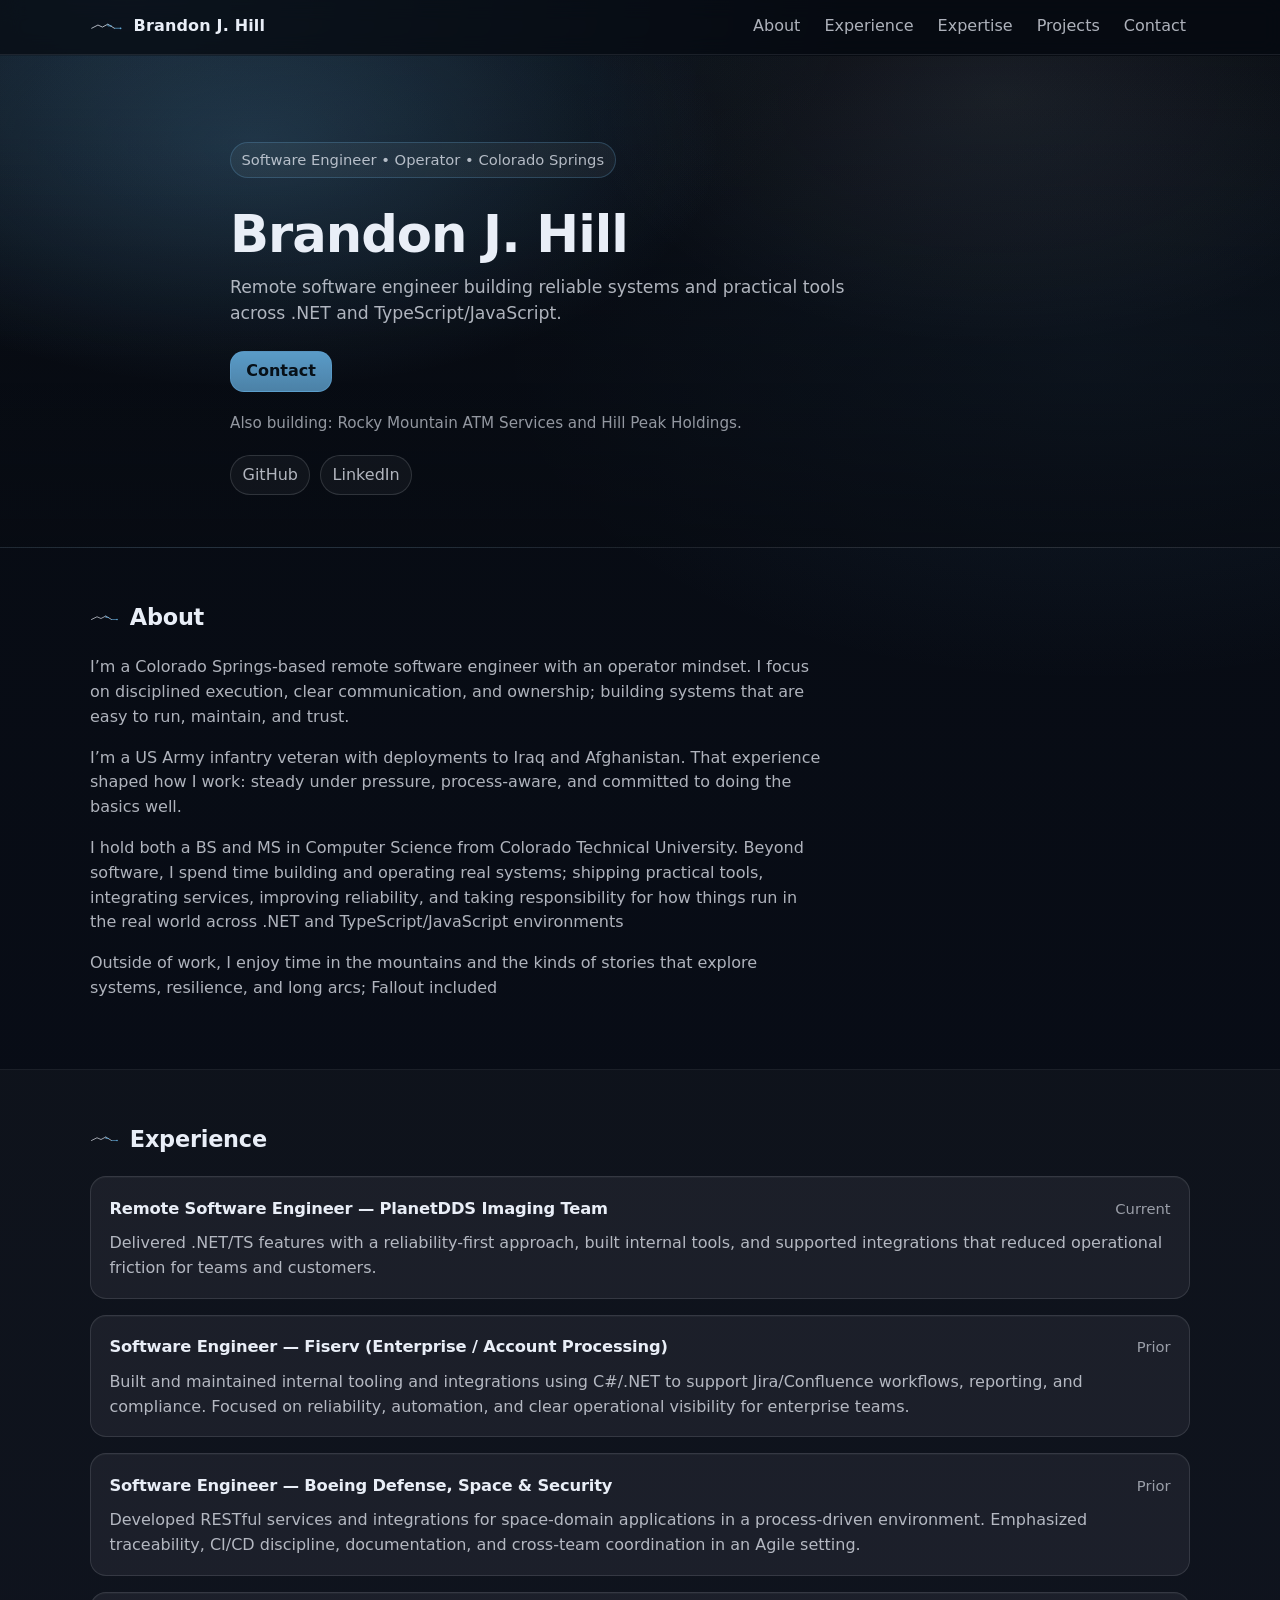
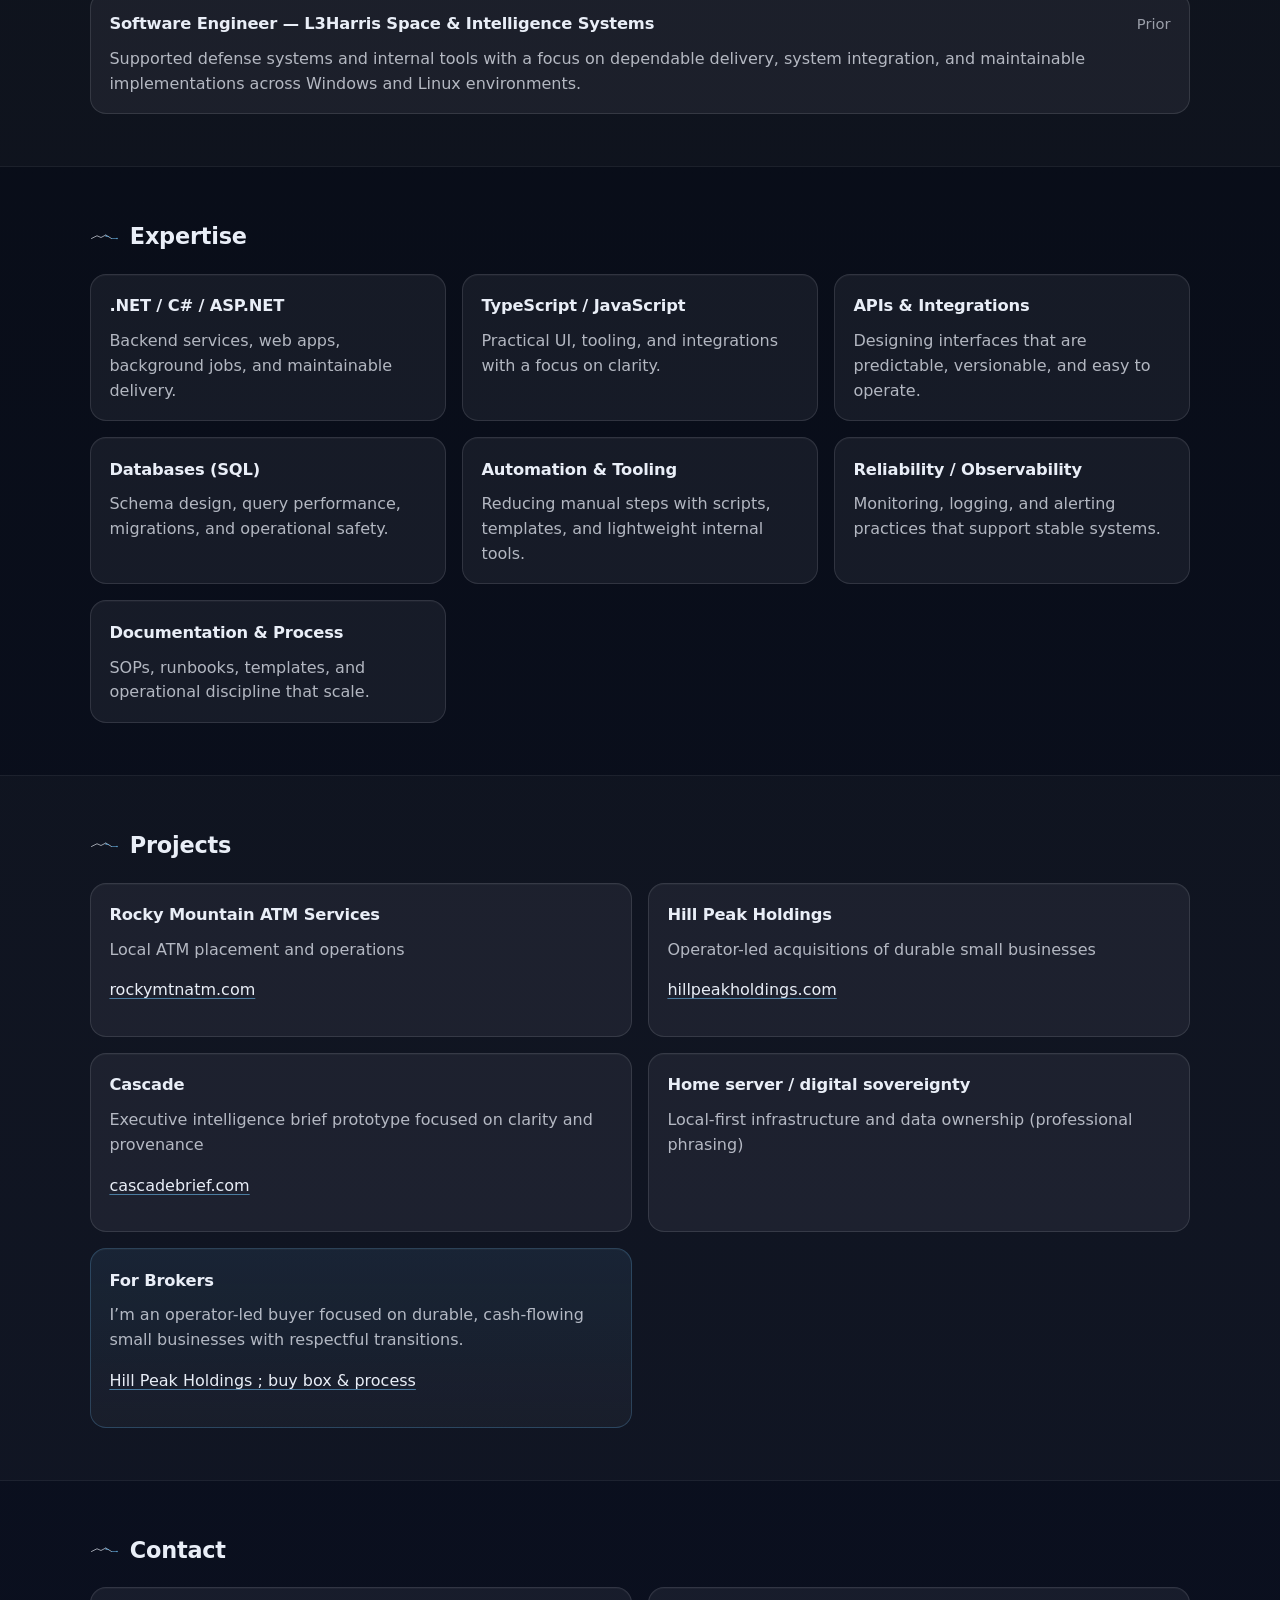
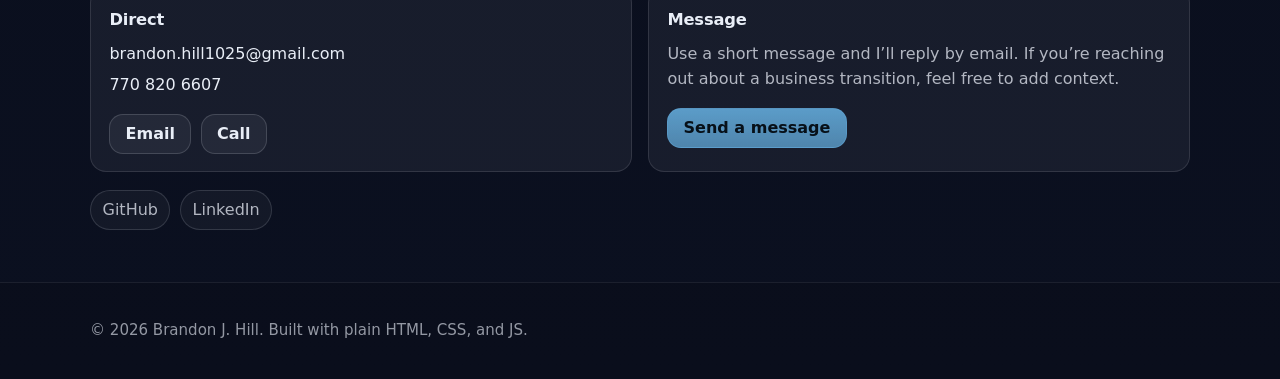
==== index.html @ 6261c536 "cleanup" ====
<!DOCTYPE html>
<html lang="en">
	<head>
		<meta charset="utf-8" />
		<meta
			name="viewport"
			content="width=device-width, initial-scale=1"
		/>
		<meta
			name="color-scheme"
			content="dark light"
		/>

		<title>Brandon J. Hill — Software Engineer</title>
		<meta
			name="description"
			content="Brandon J. Hill is a Colorado Springs-based remote software engineer building reliable systems and practical tools across .NET and TypeScript/JavaScript."
		/>
		<meta
			name="author"
			content="Brandon J. Hill"
		/>
		<meta
			name="theme-color"
			content="#070b12"
		/>
		<link
			rel="canonical"
			href="https://brandonjhill.com/"
		/>

		<!-- Open Graph -->
		<meta
			property="og:type"
			content="website"
		/>
		<meta
			property="og:site_name"
			content="Brandon J. Hill"
		/>
		<meta
			property="og:title"
			content="Brandon J. Hill — Software Engineer"
		/>
		<meta
			property="og:description"
			content="Remote software engineer building reliable systems and practical tools across .NET and TypeScript/JavaScript."
		/>
		<meta
			property="og:url"
			content="https://brandonjhill.com/"
		/>
		<meta
			property="og:image"
			content="/assets/hero.jpg"
		/>

		<!-- Twitter -->
		<meta
			name="twitter:card"
			content="summary_large_image"
		/>
		<meta
			name="twitter:title"
			content="Brandon J. Hill — Software Engineer"
		/>
		<meta
			name="twitter:description"
			content="Remote software engineer building reliable systems and practical tools across .NET and TypeScript/JavaScript."
		/>
		<meta
			name="twitter:image"
			content="/assets/hero.jpg"
		/>

		<link
			rel="icon"
			type="image/svg+xml"
			sizes="any"
			href="assets/favicon.svg"
		/>
		<link
			rel="shortcut icon"
			href="assets/favicon.svg"
		/>
		<link
			rel="stylesheet"
			href="styles.css"
		/>

		<!-- JSON-LD Person -->
		<script type="application/ld+json">
			{
				"@context": "https://schema.org",
				"@type": "Person",
				"name": "Brandon J. Hill",
				"url": "https://brandonjhill.com/",
				"email": "mailto:brandon.hill1025@gmail.com",
				"jobTitle": "Software Engineer",
				"address": {
					"@type": "PostalAddress",
					"addressLocality": "Colorado Springs",
					"addressRegion": "CO",
					"addressCountry": "US"
				},
				"sameAs": [
					"https://github.com/bhill512",
					"https://www.linkedin.com/in/bhill25/"
				]
			}
		</script>
	</head>
	<body>
		<a
			class="skip-link"
			href="#main"
			>Skip to content</a
		>

		<header
			class="site-header"
			role="banner"
		>
			<div class="container header-inner">
				<a
					class="brand"
					href="#top"
					aria-label="Brandon J. Hill home"
				>
					<img
						class="brand-mark"
						src="assets/header-mark.svg"
						width="120"
						height="24"
						alt=""
						aria-hidden="true"
					/>
					<span class="brand-text">Brandon J. Hill</span>
				</a>

				<nav
					class="site-nav"
					aria-label="Primary"
				>
					<button
						class="nav-toggle"
						type="button"
						aria-expanded="false"
						aria-controls="nav-links"
					>
						Menu
					</button>
					<ul
						id="nav-links"
						class="nav-links"
					>
						<li><a href="#about">About</a></li>
						<li><a href="#experience">Experience</a></li>
						<li><a href="#expertise">Expertise</a></li>
						<li><a href="#projects">Projects</a></li>
						<li><a href="#contact">Contact</a></li>
					</ul>
				</nav>
			</div>
		</header>

		<main
			id="main"
			class="site-main"
			role="main"
			tabindex="-1"
		>
			<div
				id="top"
				class="anchor-top"
				aria-hidden="true"
			></div>

			<section class="hero">
				<div class="container hero-inner">
					<p class="badge">Software Engineer • Operator • Colorado Springs</p>
					<h1>Brandon J. Hill</h1>
					<p class="subhead">
						Remote software engineer building reliable systems and practical
						tools across .NET and TypeScript/JavaScript.
					</p>

					<div class="hero-actions">
						<a
							class="btn btn-primary"
							href="#contact"
							>Contact</a
						>
					</div>

					<p class="micro">
						Also building: Rocky Mountain ATM Services and Hill Peak Holdings.
					</p>

					<div class="hero-links">
						<a
							class="pill"
							href="https://github.com/bhill512"
							rel="me noopener noreferrer"
							target="_blank"
						>
							GitHub
						</a>
						<a
							class="pill"
							href="https://www.linkedin.com/in/bhill25/"
							rel="me noopener noreferrer"
							target="_blank"
						>
							LinkedIn
						</a>
					</div>
				</div>
			</section>

			<section
				id="about"
				class="section"
			>
				<div class="container">
					<h2 class="section-title">
						<img
							class="section-mark"
							src="assets/header-mark.svg"
							width="120"
							height="24"
							alt=""
							aria-hidden="true"
						/>
						About
					</h2>
					<div class="prose">
						<p>
							I’m a Colorado Springs-based remote software engineer with an
							operator mindset. I focus on disciplined execution, clear
							communication, and ownership; building systems that are easy to
							run, maintain, and trust.
						</p>
						<p>
							I’m a US Army infantry veteran with deployments to Iraq and
							Afghanistan. That experience shaped how I work: steady under
							pressure, process-aware, and committed to doing the basics well.
						</p>
						<p>
							I hold both a BS and MS in Computer Science from Colorado
							Technical University. Beyond software, I spend time building and
							operating real systems; shipping practical tools, integrating
							services, improving reliability, and taking responsibility for how
							things run in the real world across .NET and TypeScript/JavaScript
							environments
						</p>
						<p>
							Outside of work, I enjoy time in the mountains and the kinds of
							stories that explore systems, resilience, and long arcs; Fallout
							included
						</p>
					</div>
				</div>
			</section>

			<section
				id="experience"
				class="section section-alt"
			>
				<div class="container">
					<h2 class="section-title">
						<img
							class="section-mark"
							src="assets/header-mark.svg"
							width="120"
							height="24"
							alt=""
							aria-hidden="true"
						/>
						Experience
					</h2>

					<ol
						class="timeline"
						aria-label="Experience timeline"
					>
						<li class="card timeline-item">
							<div class="card-top">
								<h3 class="card-title">
									Remote Software Engineer — PlanetDDS Imaging Team
								</h3>
								<p class="card-meta">Current</p>
							</div>
							<p class="card-body">
								Delivered .NET/TS features with a reliability-first approach,
								built internal tools, and supported integrations that reduced
								operational friction for teams and customers.
							</p>
						</li>

						<li class="card timeline-item">
							<div class="card-top">
								<h3 class="card-title">
									Software Engineer — Fiserv (Enterprise / Account Processing)
								</h3>
								<p class="card-meta">Prior</p>
							</div>
							<p class="card-body">
								Built and maintained internal tooling and integrations using
								C#/.NET to support Jira/Confluence workflows, reporting, and
								compliance. Focused on reliability, automation, and clear
								operational visibility for enterprise teams.
							</p>
						</li>

						<li class="card timeline-item">
							<div class="card-top">
								<h3 class="card-title">
									Software Engineer — Boeing Defense, Space &amp; Security
								</h3>
								<p class="card-meta">Prior</p>
							</div>
							<p class="card-body">
								Developed RESTful services and integrations for space-domain
								applications in a process-driven environment. Emphasized
								traceability, CI/CD discipline, documentation, and cross-team
								coordination in an Agile setting.
							</p>
						</li>

						<li class="card timeline-item">
							<div class="card-top">
								<h3 class="card-title">
									Software Engineer — L3Harris Space &amp; Intelligence Systems
								</h3>
								<p class="card-meta">Prior</p>
							</div>
							<p class="card-body">
								Supported defense systems and internal tools with a focus on
								dependable delivery, system integration, and maintainable
								implementations across Windows and Linux environments.
							</p>
						</li>
					</ol>
				</div>
			</section>

			<section
				id="expertise"
				class="section"
			>
				<div class="container">
					<h2 class="section-title">
						<img
							class="section-mark"
							src="assets/header-mark.svg"
							width="120"
							height="24"
							alt=""
							aria-hidden="true"
						/>
						Expertise
					</h2>

					<div class="grid cards-3">
						<article class="card">
							<h3 class="card-title">.NET / C# / ASP.NET</h3>
							<p class="card-body">
								Backend services, web apps, background jobs, and maintainable
								delivery.
							</p>
						</article>
						<article class="card">
							<h3 class="card-title">TypeScript / JavaScript</h3>
							<p class="card-body">
								Practical UI, tooling, and integrations with a focus on clarity.
							</p>
						</article>
						<article class="card">
							<h3 class="card-title">APIs &amp; Integrations</h3>
							<p class="card-body">
								Designing interfaces that are predictable, versionable, and easy
								to operate.
							</p>
						</article>
						<article class="card">
							<h3 class="card-title">Databases (SQL)</h3>
							<p class="card-body">
								Schema design, query performance, migrations, and operational
								safety.
							</p>
						</article>
						<article class="card">
							<h3 class="card-title">Automation &amp; Tooling</h3>
							<p class="card-body">
								Reducing manual steps with scripts, templates, and lightweight
								internal tools.
							</p>
						</article>
						<article class="card">
							<h3 class="card-title">Reliability / Observability</h3>
							<p class="card-body">
								Monitoring, logging, and alerting practices that support stable
								systems.
							</p>
						</article>
						<article class="card">
							<h3 class="card-title">Documentation &amp; Process</h3>
							<p class="card-body">
								SOPs, runbooks, templates, and operational discipline that
								scale.
							</p>
						</article>
					</div>
				</div>
			</section>

			<section
				id="projects"
				class="section section-alt"
			>
				<div class="container">
					<h2 class="section-title">
						<img
							class="section-mark"
							src="assets/header-mark.svg"
							width="120"
							height="24"
							alt=""
							aria-hidden="true"
						/>
						Projects
					</h2>

					<div class="grid cards-2">
						<article class="card">
							<h3 class="card-title">Rocky Mountain ATM Services</h3>
							<p class="card-body">Local ATM placement and operations</p>
							<p class="card-actions">
								<a
									class="text-link"
									href="https://rockymtnatm.com/"
									rel="noopener noreferrer"
									target="_blank"
									>rockymtnatm.com</a
								>
							</p>
						</article>

						<article class="card">
							<h3 class="card-title">Hill Peak Holdings</h3>
							<p class="card-body">
								Operator-led acquisitions of durable small businesses
							</p>
							<p class="card-actions">
								<a
									class="text-link"
									href="https://hillpeakholdings.com/"
									rel="noopener noreferrer"
									target="_blank"
									>hillpeakholdings.com</a
								>
							</p>
						</article>

						<article class="card">
							<h3 class="card-title">Cascade</h3>
							<p class="card-body">
								Executive intelligence brief prototype focused on clarity and
								provenance
							</p>
							<p class="card-actions">
								<a
									class="text-link"
									href="https://www.cascadebrief.com/"
									rel="noopener noreferrer"
									target="_blank"
									>cascadebrief.com</a
								>
							</p>
						</article>

						<article class="card">
							<h3 class="card-title">Home server / digital sovereignty</h3>
							<p class="card-body">
								Local-first infrastructure and data ownership (professional
								phrasing)
							</p>
						</article>

						<article class="card callout">
							<h3 class="card-title">For Brokers</h3>
							<p class="card-body">
								I’m an operator-led buyer focused on durable, cash-flowing small
								businesses with respectful transitions.
							</p>
							<p class="card-actions">
								<a
									class="text-link"
									href="https://hillpeakholdings.com/"
									rel="noopener noreferrer"
									target="_blank"
									>Hill Peak Holdings ; buy box &amp; process</a
								>
							</p>
						</article>
					</div>
				</div>
			</section>

			<section
				id="contact"
				class="section"
			>
				<div class="container">
					<h2 class="section-title">
						<img
							class="section-mark"
							src="assets/header-mark.svg"
							width="120"
							height="24"
							alt=""
							aria-hidden="true"
						/>
						Contact
					</h2>

					<div class="contact-grid">
						<div class="card contact-card">
							<h3 class="card-title">Direct</h3>
							<p class="card-body contact-lines">
								<a
									class="contact-line"
									href="mailto:brandon.hill1025@gmail.com"
								>
									brandon.hill1025@gmail.com
								</a>
								<a
									class="contact-line"
									href="tel:7708206607"
									>770 820 6607</a
								>
							</p>
							<div class="card-actions">
								<a
									class="btn btn-secondary"
									href="mailto:brandon.hill1025@gmail.com"
									>Email</a
								>
								<a
									class="btn btn-secondary"
									href="tel:7708206607"
									>Call</a
								>
							</div>
						</div>

						<div class="card contact-card">
							<h3 class="card-title">Message</h3>
							<p class="card-body">
								Use a short message and I’ll reply by email. If you’re reaching
								out about a business transition, feel free to add context.
							</p>
							<div class="card-actions">
								<button
									class="btn btn-primary"
									type="button"
									data-open-modal="contact"
								>
									Send a message
								</button>
							</div>
						</div>
					</div>

					<div
						class="social-row"
						aria-label="Social links"
					>
						<a
							class="pill"
							href="https://github.com/bhill512"
							rel="noopener noreferrer"
							target="_blank"
							>GitHub</a
						>
						<a
							class="pill"
							href="https://www.linkedin.com/in/bhill25/"
							rel="noopener noreferrer"
							target="_blank"
							>LinkedIn</a
						>
					</div>
				</div>
			</section>
		</main>

		<footer
			class="site-footer"
			role="contentinfo"
		>
			<div class="container footer-inner">
				<p class="footer-text">
					©
					<span
						id="year"
						aria-label="Current year"
					></span>
					Brandon J. Hill. Built with plain HTML, CSS, and JS.
				</p>
			</div>
		</footer>

		<!-- Modal -->
		<div
			class="modal"
			id="modal-contact"
			data-modal="contact"
			aria-hidden="true"
		>
			<div
				class="modal-backdrop"
				data-close-modal
			></div>
			<div
				class="modal-dialog"
				role="dialog"
				aria-modal="true"
				aria-labelledby="contact-modal-title"
				aria-describedby="contact-modal-desc"
				tabindex="-1"
			>
				<div class="modal-header">
					<div>
						<h2
							id="contact-modal-title"
							class="modal-title"
						>
							Send a message
						</h2>
						<p
							id="contact-modal-desc"
							class="modal-desc"
						>
							This form posts to Formspree. Required fields are marked.
						</p>
					</div>
					<button
						class="icon-btn"
						type="button"
						data-close-modal
						aria-label="Close dialog"
					>
						<span aria-hidden="true">×</span>
					</button>
				</div>

				<form
					id="contact-form"
					class="form"
					data-formspree-endpoint="https://formspree.io/f/mqezkpea"
					novalidate
				>
					<div class="field-row">
						<label class="field">
							<span class="label"
								>Name
								<span
									class="req"
									aria-hidden="true"
									>*</span
								></span
							>
							<input
								name="name"
								type="text"
								autocomplete="name"
								required
							/>
							<span
								class="hint"
								data-error-for="name"
								aria-live="polite"
							></span>
						</label>

						<label class="field">
							<span class="label"
								>Email
								<span
									class="req"
									aria-hidden="true"
									>*</span
								></span
							>
							<input
								name="email"
								type="email"
								autocomplete="email"
								inputmode="email"
								required
							/>
							<span
								class="hint"
								data-error-for="email"
								aria-live="polite"
							></span>
						</label>
					</div>

					<label class="field">
						<span class="label"
							>Message
							<span
								class="req"
								aria-hidden="true"
								>*</span
							></span
						>
						<textarea
							name="message"
							rows="6"
							required
						></textarea>
						<span
							class="hint"
							data-error-for="message"
							aria-live="polite"
						></span>
					</label>

					<label class="field">
						<span class="label">Referral (optional)</span>
						<input
							name="referral"
							type="text"
							autocomplete="off"
						/>
					</label>

					<!-- Honeypot -->
					<label
						class="hp"
						aria-hidden="true"
					>
						Don’t fill this out:
						<input
							type="text"
							name="_gotcha"
							tabindex="-1"
							autocomplete="off"
						/>
					</label>

					<div
						class="form-status"
						role="status"
						aria-live="polite"
					>
						<p
							class="status status-idle"
							data-status="idle"
						>
							You can also email
							<a href="mailto:brandon.hill1025@gmail.com"
								>brandon.hill1025@gmail.com</a
							>.
						</p>
						<p
							class="status status-success"
							data-status="success"
							hidden
						>
							Message sent. Thanks—I'll reply by email.
						</p>
						<p
							class="status status-error"
							data-status="error"
							hidden
						>
							Something didn’t work. Please try again or email
							<a href="mailto:brandon.hill1025@gmail.com"
								>brandon.hill1025@gmail.com</a
							>.
						</p>
						<p
							class="status status-setup"
							data-status="setup-needed"
							hidden
						>
							Setup needed: missing Formspree endpoint on the form.
						</p>
					</div>

					<div class="form-actions">
						<button
							class="btn btn-primary"
							type="submit"
							data-submit
						>
							Send
						</button>
						<button
							class="btn btn-ghost"
							type="button"
							data-close-modal
						>
							Cancel
						</button>
					</div>
				</form>
			</div>
		</div>

		<script
			src="script.js"
			defer
		></script>
	</body>
</html>
---- styles.css ----
:root {
  --bg0: #070b12;
  --bg1: #0b1020;
  --panel: rgba(233, 238, 247, 0.06);
  --panel-strong: rgba(233, 238, 247, 0.1);
  --border: rgba(233, 238, 247, 0.12);
  --text: #e9eef7;
  --muted: rgba(233, 238, 247, 0.74);
  --muted2: rgba(233, 238, 247, 0.62);
  --accent: #5fa3d1;
  --shadow: 0 18px 60px rgba(0, 0, 0, 0.55);

  --container: 1100px;
  --radius: 16px;
  --radius-sm: 12px;
}

*,
*::before,
*::after {
  box-sizing: border-box;
}

html:focus-within {
  scroll-behavior: smooth;
}

@media (prefers-reduced-motion: reduce) {
  html:focus-within {
    scroll-behavior: auto;
  }
}

body {
  margin: 0;
  font-family: ui-sans-serif, system-ui, -apple-system, Segoe UI, Roboto, Arial, "Noto Sans",
    "Apple Color Emoji", "Segoe UI Emoji";
  line-height: 1.55;
  color: var(--text);
  background: radial-gradient(1200px 600px at 10% 0%, rgba(95, 163, 209, 0.18), transparent 60%),
    radial-gradient(900px 500px at 85% 10%, rgba(95, 163, 209, 0.1), transparent 65%),
    linear-gradient(180deg, var(--bg0), var(--bg1));
}

img {
  max-width: 100%;
  height: auto;
}

a {
  color: inherit;
  text-decoration-color: rgba(95, 163, 209, 0.6);
  text-underline-offset: 0.18em;
}

a:hover {
  text-decoration-color: rgba(95, 163, 209, 0.95);
}

button,
input,
textarea {
  font: inherit;
  color: inherit;
}

:focus-visible {
  outline: 2px solid rgba(95, 163, 209, 0.95);
  outline-offset: 3px;
}

.sr-only {
  position: absolute !important;
  width: 1px !important;
  height: 1px !important;
  padding: 0 !important;
  margin: -1px !important;
  overflow: hidden !important;
  clip: rect(0, 0, 0, 0) !important;
  white-space: nowrap !important;
  border: 0 !important;
}

.container {
  width: min(var(--container), calc(100% - 2rem));
  margin-inline: auto;
}

.skip-link {
  position: absolute;
  top: 0.5rem;
  left: 0.5rem;
  padding: 0.6rem 0.9rem;
  border-radius: 10px;
  background: rgba(0, 0, 0, 0.9);
  border: 1px solid var(--border);
  transform: translateY(-150%);
  transition: transform 160ms ease;
  z-index: 1000;
}
.skip-link:focus {
  transform: translateY(0);
}

.site-header {
  position: sticky;
  top: 0;
  z-index: 40;
  backdrop-filter: blur(10px);
  -webkit-backdrop-filter: blur(10px);
  background: rgba(7, 11, 18, 0.68);
  border-bottom: 1px solid rgba(233, 238, 247, 0.09);
}

.header-inner {
  display: flex;
  align-items: center;
  justify-content: space-between;
  gap: 1rem;
  padding: 0.9rem 0;
}

.brand {
  display: inline-flex;
  align-items: center;
  gap: 0.6rem;
  text-decoration: none;
  white-space: nowrap;
}

.brand-mark {
  width: 34px;
  height: auto;
  vertical-align: -0.15em;
}

.brand-text {
  font-weight: 650;
  letter-spacing: 0.01em;
}

.site-nav {
  display: flex;
  align-items: center;
  gap: 0.5rem;
}

.nav-toggle {
  display: none;
  padding: 0.55rem 0.75rem;
  border-radius: 12px;
  border: 1px solid var(--border);
  background: rgba(233, 238, 247, 0.06);
  cursor: pointer;
}

.nav-links {
  list-style: none;
  display: flex;
  gap: 1rem;
  padding: 0;
  margin: 0;
  align-items: center;
}

.nav-links a {
  text-decoration: none;
  color: var(--muted);
  padding: 0.4rem 0.25rem;
  border-radius: 10px;
}

.nav-links a:hover {
  color: var(--text);
}

.anchor-top {
  height: 1px;
  scroll-margin-top: 92px;
  pointer-events: none;
}

.hero {
  position: relative;
  padding: 4.5rem 0 3.25rem;
  border-bottom: 1px solid rgba(233, 238, 247, 0.08);
  background: radial-gradient(800px 420px at 20% 18%, rgba(95, 163, 209, 0.22), transparent 58%),
    radial-gradient(700px 420px at 78% 8%, rgba(233, 238, 247, 0.08), transparent 60%),
    linear-gradient(180deg, rgba(7, 11, 18, 0.2), rgba(7, 11, 18, 0.65));
}

.hero-inner {
  max-width: 820px;
}

.badge {
  display: inline-flex;
  align-items: center;
  gap: 0.4rem;
  font-size: 0.92rem;
  color: var(--muted);
  padding: 0.35rem 0.65rem;
  border-radius: 999px;
  border: 1px solid rgba(95, 163, 209, 0.28);
  background: rgba(233, 238, 247, 0.05);
}

h1 {
  margin: 0.9rem 0 0.75rem;
  font-size: clamp(2.35rem, 4vw, 3.2rem);
  line-height: 1.06;
  letter-spacing: -0.02em;
}

.subhead {
  margin: 0;
  color: var(--muted);
  font-size: 1.08rem;
  max-width: 60ch;
}

.micro {
  margin: 1.25rem 0 0;
  color: var(--muted2);
  font-size: 0.95rem;
}

.hero-actions {
  display: flex;
  flex-wrap: wrap;
  gap: 0.75rem;
  margin-top: 1.5rem;
}

.hero-links {
  display: flex;
  gap: 0.6rem;
  margin-top: 1.25rem;
}

.pill {
  display: inline-flex;
  align-items: center;
  justify-content: center;
  padding: 0.42rem 0.72rem;
  border-radius: 999px;
  border: 1px solid rgba(233, 238, 247, 0.14);
  background: rgba(233, 238, 247, 0.04);
  text-decoration: none;
  color: var(--muted);
}
.pill:hover {
  border-color: rgba(95, 163, 209, 0.42);
  color: var(--text);
}

.section {
  padding: 3.25rem 0;
  scroll-margin-top: 92px;
}

.section-alt {
  background: rgba(233, 238, 247, 0.025);
  border-top: 1px solid rgba(233, 238, 247, 0.06);
  border-bottom: 1px solid rgba(233, 238, 247, 0.06);
}

.section-title {
  margin: 0 0 1.25rem;
  font-size: 1.4rem;
  letter-spacing: -0.01em;
  display: flex;
  align-items: center;
  gap: 0.6rem;
}

.section-mark {
  width: 1.35em;
  height: auto;
  vertical-align: -0.18em;
  flex: 0 0 auto;
}

.prose {
  max-width: 72ch;
  color: var(--muted);
}

.prose p {
  margin: 0 0 1rem;
}

.grid {
  display: grid;
  gap: 1rem;
}

.cards-2 {
  grid-template-columns: repeat(2, minmax(0, 1fr));
}

.cards-3 {
  grid-template-columns: repeat(3, minmax(0, 1fr));
}

.card {
  border: 1px solid var(--border);
  border-radius: var(--radius);
  background: var(--panel);
  box-shadow: 0 1px 0 rgba(255, 255, 255, 0.03) inset;
  padding: 1.15rem 1.15rem 1.05rem;
}

.card-top {
  display: flex;
  gap: 0.8rem;
  align-items: baseline;
  justify-content: space-between;
  flex-wrap: wrap;
}

.card-title {
  margin: 0;
  font-size: 1.02rem;
  letter-spacing: -0.01em;
}

.card-meta {
  margin: 0;
  color: var(--muted2);
  font-size: 0.92rem;
}

.card-body {
  margin: 0.65rem 0 0;
  color: var(--muted);
}

.card-actions {
  display: flex;
  flex-wrap: wrap;
  gap: 0.6rem;
  margin-top: 1rem;
}

.callout {
  background: linear-gradient(180deg, rgba(95, 163, 209, 0.11), rgba(233, 238, 247, 0.04));
  border-color: rgba(95, 163, 209, 0.28);
}

.text-link {
  color: var(--text);
  text-decoration-color: rgba(95, 163, 209, 0.7);
}

.timeline {
  list-style: none;
  padding: 0;
  margin: 0;
  display: grid;
  gap: 1rem;
}

.timeline-item {
  position: relative;
}

.btn {
  display: inline-flex;
  align-items: center;
  justify-content: center;
  gap: 0.45rem;
  padding: 0.7rem 0.95rem;
  border-radius: 14px;
  border: 1px solid transparent;
  text-decoration: none;
  cursor: pointer;
  user-select: none;
  line-height: 1;
  font-weight: 600;
}

.btn-primary {
  background: linear-gradient(180deg, rgba(95, 163, 209, 0.95), rgba(95, 163, 209, 0.78));
  color: #071018;
  border-color: rgba(95, 163, 209, 0.55);
}

.btn-primary:hover {
  filter: brightness(1.03);
}

.btn-secondary {
  background: rgba(233, 238, 247, 0.06);
  border-color: rgba(233, 238, 247, 0.16);
  color: var(--text);
}

.btn-secondary:hover {
  border-color: rgba(95, 163, 209, 0.42);
}

.btn-ghost {
  background: transparent;
  border-color: rgba(233, 238, 247, 0.16);
  color: var(--muted);
}

.btn-ghost:hover {
  border-color: rgba(233, 238, 247, 0.24);
  color: var(--text);
}

.contact-grid {
  display: grid;
  grid-template-columns: repeat(2, minmax(0, 1fr));
  gap: 1rem;
}

.contact-lines {
  display: grid;
  gap: 0.35rem;
}

.contact-line {
  color: var(--text);
  text-decoration: none;
}
.contact-line:hover {
  text-decoration: underline;
  text-decoration-color: rgba(95, 163, 209, 0.85);
}

.social-row {
  display: flex;
  flex-wrap: wrap;
  gap: 0.6rem;
  margin-top: 1.15rem;
}

.site-footer {
  padding: 2.25rem 0;
  border-top: 1px solid rgba(233, 238, 247, 0.08);
  background: rgba(0, 0, 0, 0.12);
}

.footer-inner {
  display: flex;
  align-items: center;
  justify-content: space-between;
  gap: 1rem;
}

.footer-text {
  margin: 0;
  color: var(--muted2);
  font-size: 0.94rem;
}

/* Modal */
.modal {
  position: fixed;
  inset: 0;
  z-index: 80;
  display: grid;
  place-items: center;
  padding: 1rem;
}

.modal[aria-hidden="true"] {
  display: none;
}

.modal-backdrop {
  position: absolute;
  inset: 0;
  background: rgba(0, 0, 0, 0.72);
}

.modal-dialog {
  position: relative;
  width: min(720px, 100%);
  border-radius: var(--radius);
  background: rgba(11, 16, 32, 0.95);
  border: 1px solid rgba(233, 238, 247, 0.16);
  box-shadow: var(--shadow);
  padding: 1.1rem 1.1rem 1.25rem;
}

.modal-header {
  display: flex;
  align-items: flex-start;
  justify-content: space-between;
  gap: 1rem;
  margin-bottom: 0.75rem;
}

.modal-title {
  margin: 0;
  font-size: 1.25rem;
  letter-spacing: -0.01em;
}

.modal-desc {
  margin: 0.25rem 0 0;
  color: var(--muted2);
  font-size: 0.95rem;
}

.icon-btn {
  width: 42px;
  height: 42px;
  border-radius: 12px;
  border: 1px solid rgba(233, 238, 247, 0.16);
  background: rgba(233, 238, 247, 0.05);
  cursor: pointer;
}

.icon-btn:hover {
  border-color: rgba(95, 163, 209, 0.42);
}

.form {
  margin-top: 0.75rem;
}

.field-row {
  display: grid;
  grid-template-columns: repeat(2, minmax(0, 1fr));
  gap: 0.9rem;
}

.field {
  display: grid;
  gap: 0.35rem;
  margin-bottom: 0.85rem;
}

.label {
  color: var(--muted);
  font-weight: 600;
  font-size: 0.92rem;
}

.req {
  color: rgba(95, 163, 209, 0.95);
}

input,
textarea {
  width: 100%;
  border-radius: 12px;
  border: 1px solid rgba(233, 238, 247, 0.14);
  background: rgba(233, 238, 247, 0.04);
  padding: 0.7rem 0.75rem;
}

textarea {
  resize: vertical;
  min-height: 120px;
}

input:focus-visible,
textarea:focus-visible {
  border-color: rgba(95, 163, 209, 0.65);
}

input[aria-invalid="true"],
textarea[aria-invalid="true"] {
  border-color: rgba(255, 122, 122, 0.75);
}

.hint {
  min-height: 1.1em;
  font-size: 0.88rem;
  color: rgba(255, 170, 170, 0.92);
}

.hp {
  position: absolute;
  left: -9999px;
  width: 1px;
  height: 1px;
  overflow: hidden;
}

.form-status {
  margin-top: 0.5rem;
  padding: 0.85rem 0.9rem;
  border-radius: var(--radius-sm);
  border: 1px solid rgba(233, 238, 247, 0.12);
  background: rgba(233, 238, 247, 0.03);
}

.status {
  margin: 0;
  color: var(--muted);
}

.status-success {
  color: rgba(170, 255, 210, 0.92);
}

.status-error,
.status-setup {
  color: rgba(255, 190, 190, 0.92);
}

.form-actions {
  display: flex;
  align-items: center;
  gap: 0.75rem;
  margin-top: 1rem;
}

body.modal-open {
  overflow: hidden;
}

/* Responsive */
@media (max-width: 860px) {
  .cards-3 {
    grid-template-columns: repeat(2, minmax(0, 1fr));
  }
}

@media (max-width: 720px) {
  .nav-toggle {
    display: inline-flex;
    align-items: center;
    justify-content: center;
  }

  .nav-links {
    display: none;
    position: absolute;
    right: 1rem;
    top: 3.7rem;
    flex-direction: column;
    gap: 0.25rem;
    padding: 0.6rem;
    border-radius: var(--radius);
    border: 1px solid rgba(233, 238, 247, 0.14);
    background: rgba(7, 11, 18, 0.94);
    box-shadow: var(--shadow);
    min-width: 200px;
  }

  .site-nav {
    position: relative;
  }

  .site-nav[data-open="true"] .nav-links {
    display: flex;
  }

  .nav-links a {
    padding: 0.55rem 0.6rem;
  }

  .cards-2 {
    grid-template-columns: 1fr;
  }

  .cards-3 {
    grid-template-columns: 1fr;
  }

  .contact-grid {
    grid-template-columns: 1fr;
  }

  .field-row {
    grid-template-columns: 1fr;
  }

  .footer-inner {
    flex-direction: column;
    align-items: flex-start;
  }
}
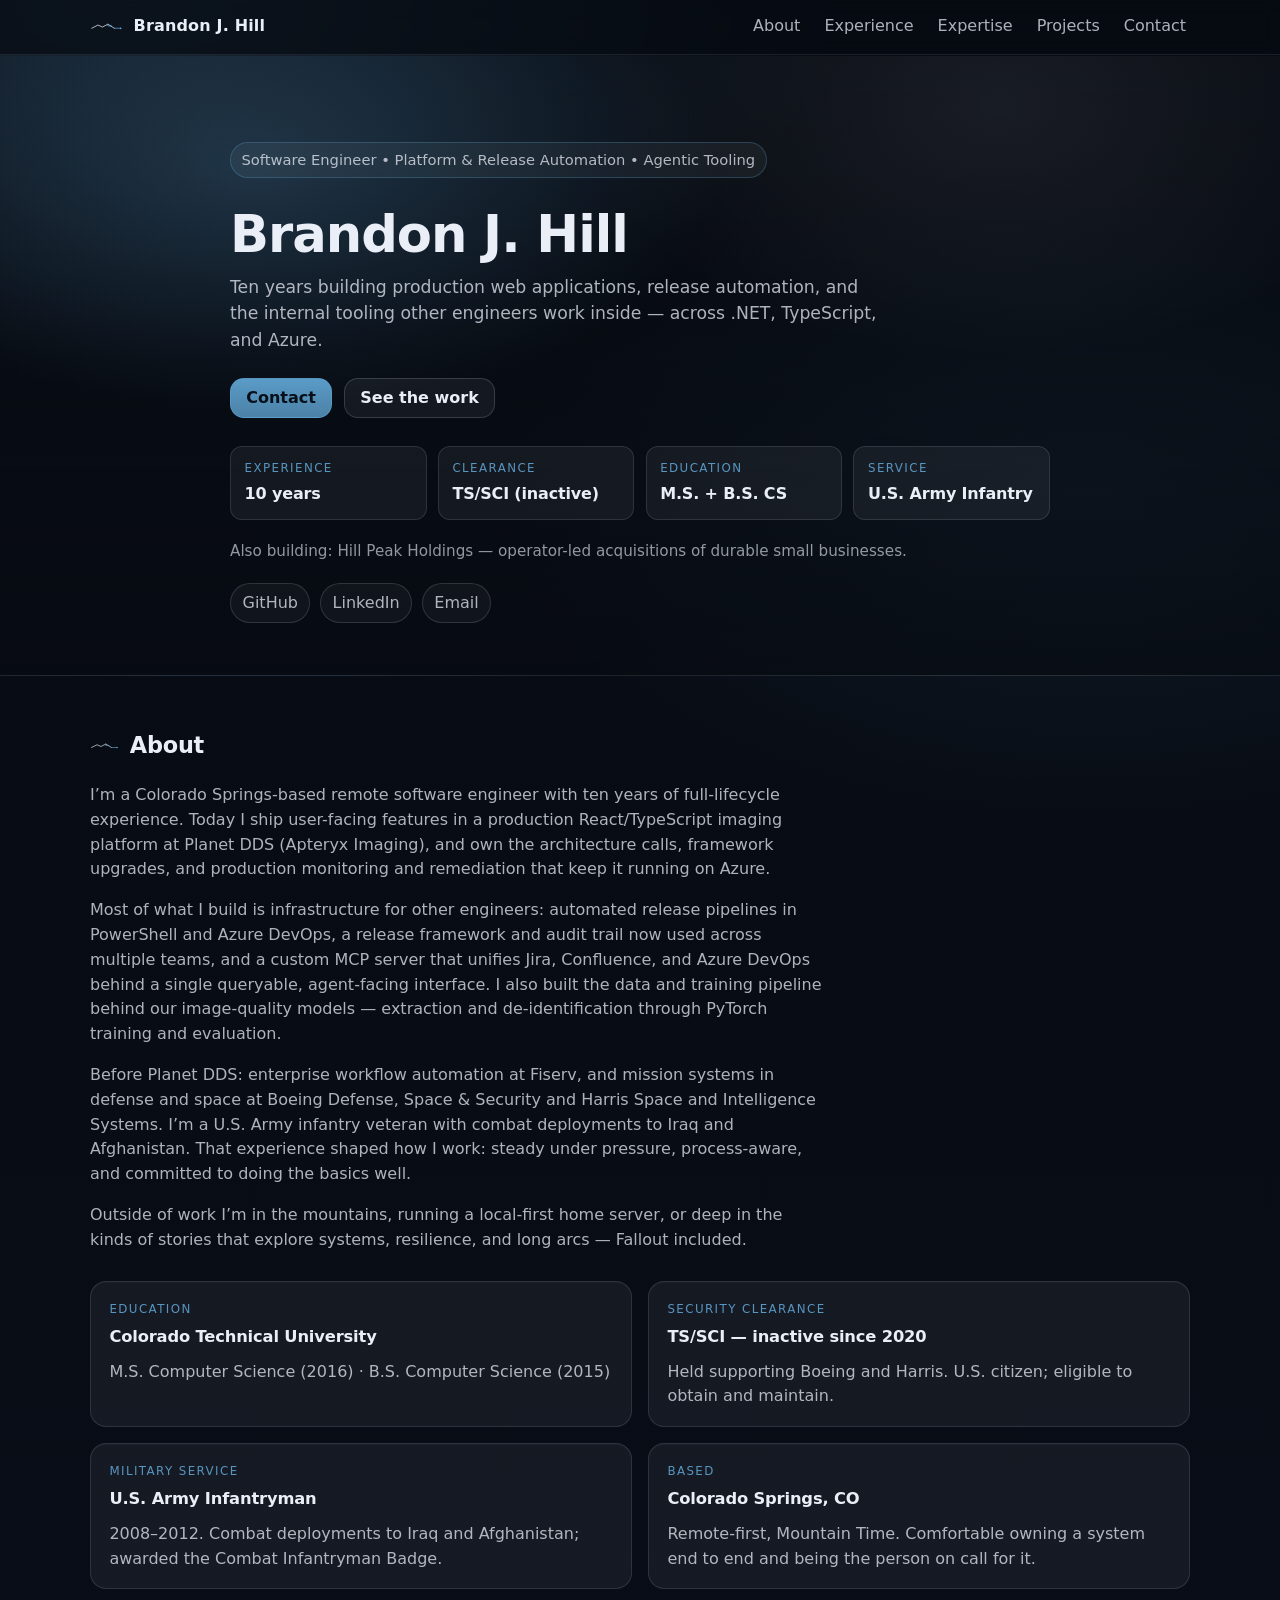
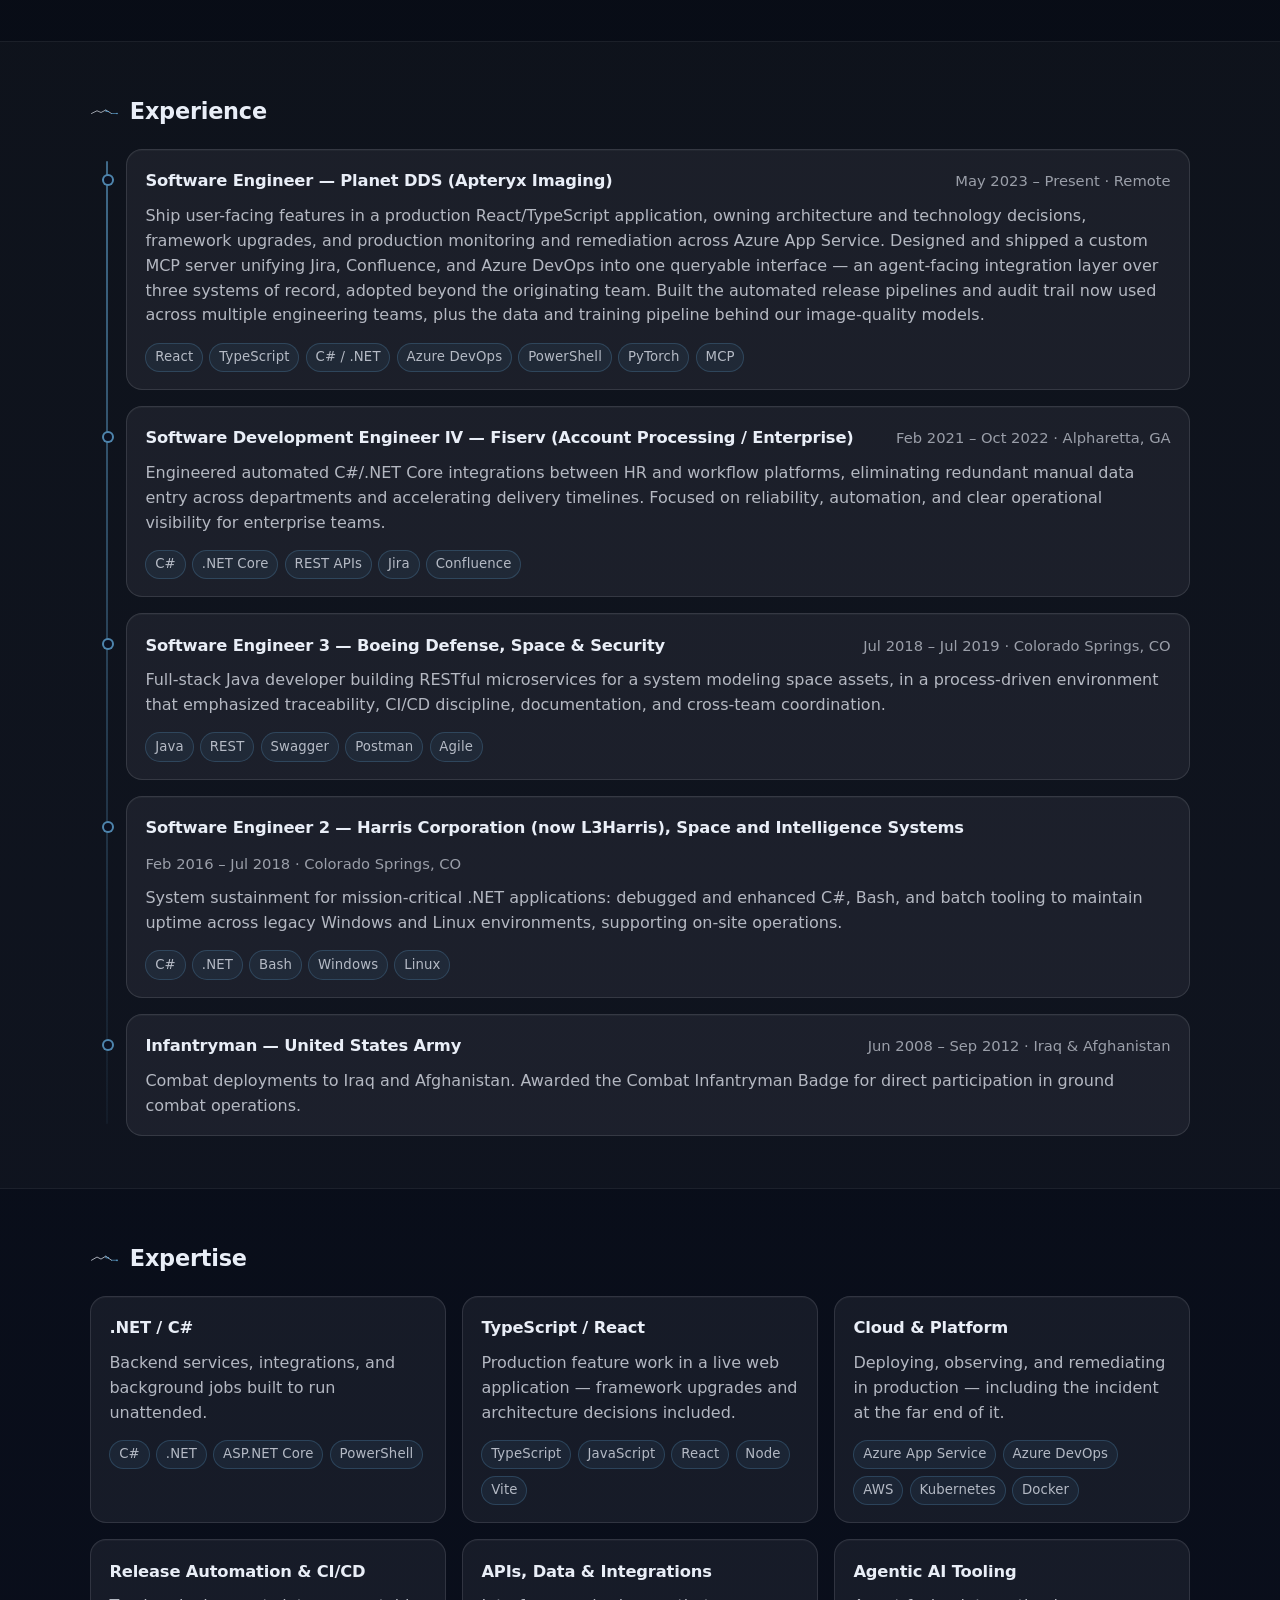
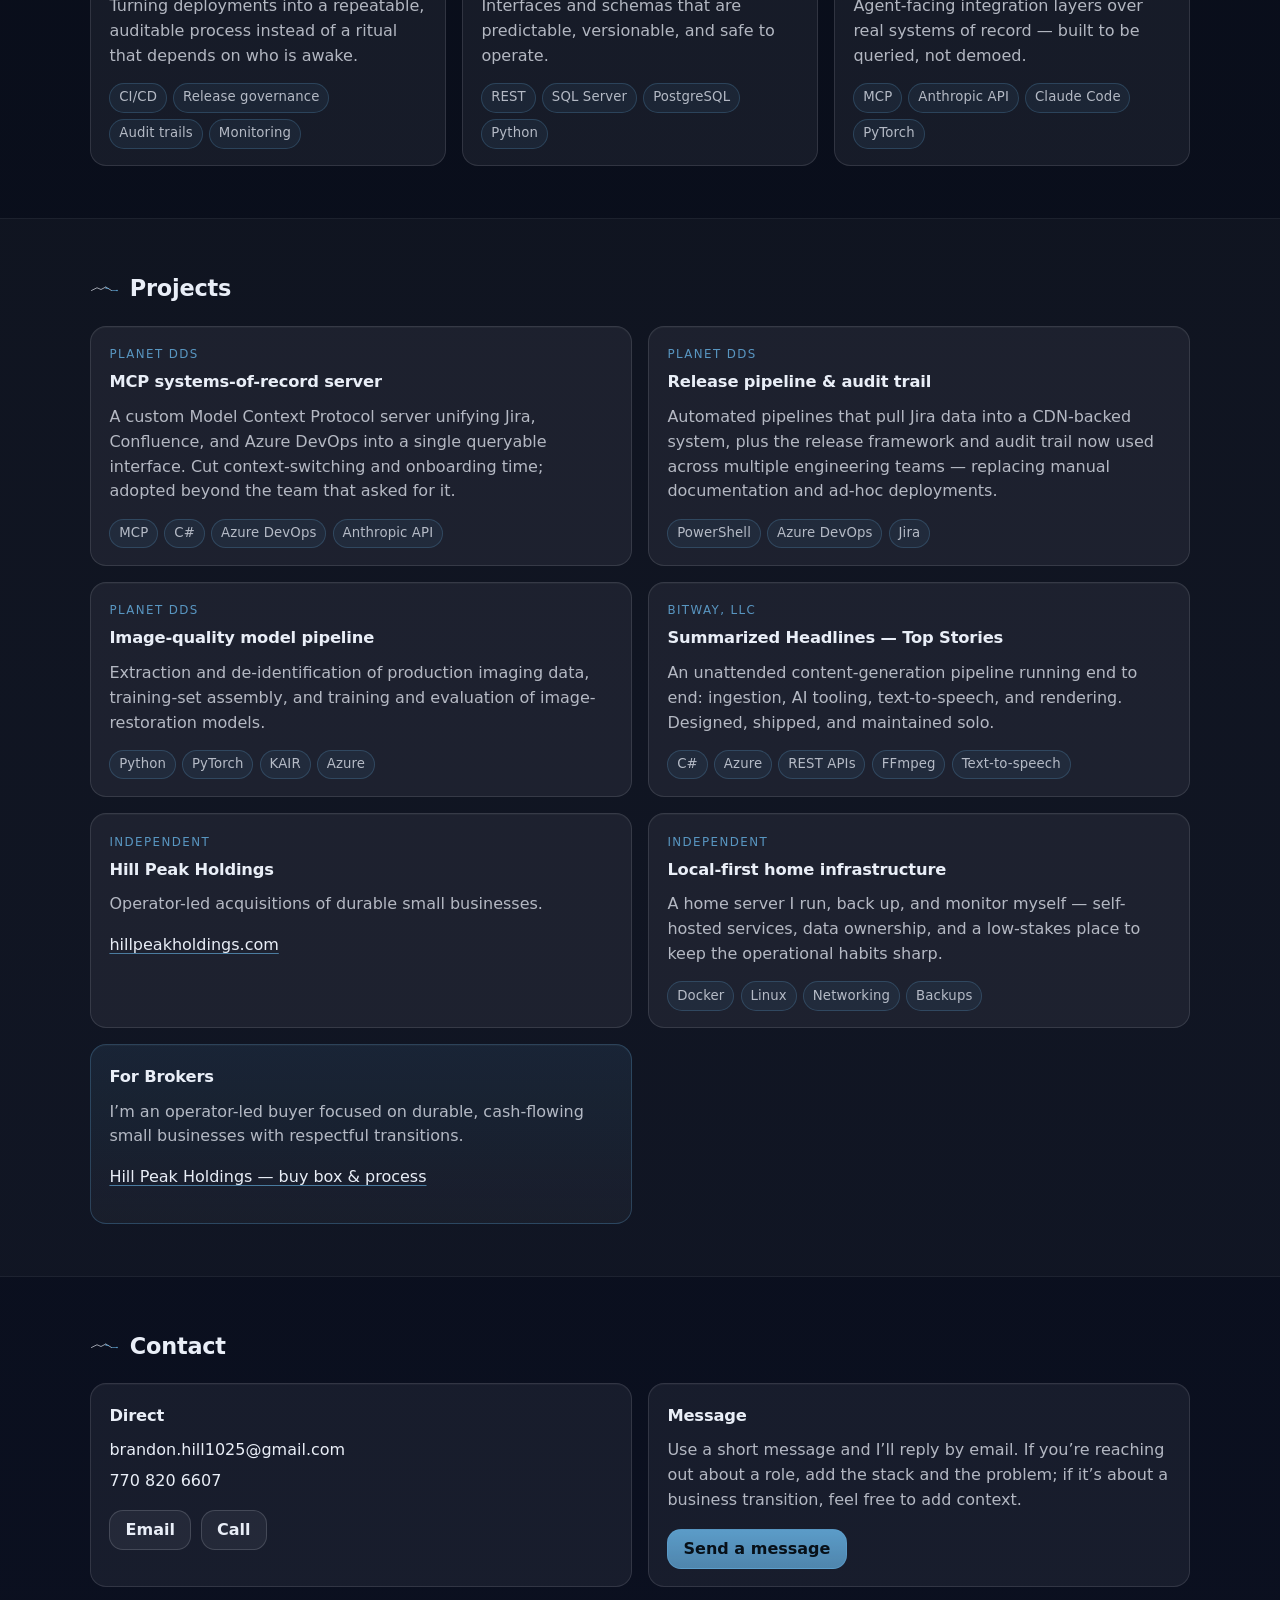
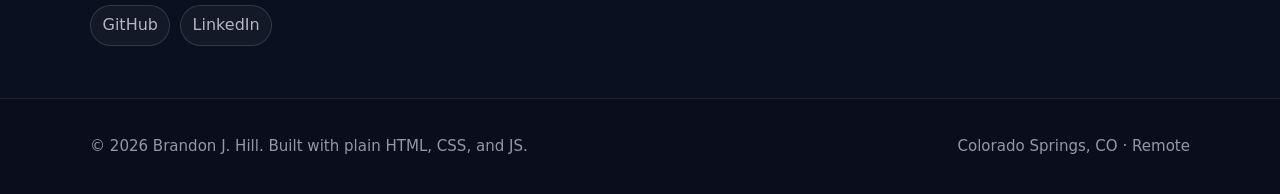
==== commit 01e90ed0: "update" ====
--- a/index.html
+++ b/index.html
@@ -14,7 +14,7 @@
 		<title>Brandon J. Hill — Software Engineer</title>
 		<meta
 			name="description"
-			content="Brandon J. Hill is a Colorado Springs-based remote software engineer building reliable systems and practical tools across .NET and TypeScript/JavaScript."
+			content="Brandon J. Hill is a Colorado Springs-based remote software engineer with ten years building production web applications, release automation, and agent-facing developer tooling across .NET, TypeScript, and Azure."
 		/>
 		<meta
 			name="author"
@@ -44,7 +44,7 @@
 		/>
 		<meta
 			property="og:description"
-			content="Remote software engineer building reliable systems and practical tools across .NET and TypeScript/JavaScript."
+			content="Ten years building production web applications, release automation, and agent-facing developer tooling across .NET, TypeScript, and Azure."
 		/>
 		<meta
 			property="og:url"
@@ -66,7 +66,7 @@
 		/>
 		<meta
 			name="twitter:description"
-			content="Remote software engineer building reliable systems and practical tools across .NET and TypeScript/JavaScript."
+			content="Ten years building production web applications, release automation, and agent-facing developer tooling across .NET, TypeScript, and Azure."
 		/>
 		<meta
 			name="twitter:image"
@@ -96,13 +96,37 @@
 				"name": "Brandon J. Hill",
 				"url": "https://brandonjhill.com/",
 				"email": "mailto:brandon.hill1025@gmail.com",
+				"telephone": "+1-770-820-6607",
 				"jobTitle": "Software Engineer",
+				"description": "Software engineer with ten years of experience building production web applications, release automation, and agent-facing developer tooling.",
 				"address": {
 					"@type": "PostalAddress",
 					"addressLocality": "Colorado Springs",
 					"addressRegion": "CO",
 					"addressCountry": "US"
 				},
+				"worksFor": {
+					"@type": "Organization",
+					"name": "Planet DDS (Apteryx Imaging)"
+				},
+				"alumniOf": {
+					"@type": "CollegeOrUniversity",
+					"name": "Colorado Technical University"
+				},
+				"knowsAbout": [
+					"C#",
+					".NET",
+					"ASP.NET Core",
+					"TypeScript",
+					"React",
+					"Azure DevOps",
+					"CI/CD and release automation",
+					"Model Context Protocol",
+					"REST API design",
+					"SQL Server",
+					"PostgreSQL",
+					"Kubernetes"
+				],
 				"sameAs": [
 					"https://github.com/bhill512",
 					"https://www.linkedin.com/in/bhill25/"
@@ -178,11 +202,15 @@
 
 			<section class="hero">
 				<div class="container hero-inner">
-					<p class="badge">Software Engineer • Operator • Colorado Springs</p>
+					<p class="badge">
+						Software Engineer • Platform &amp; Release Automation • Agentic
+						Tooling
+					</p>
 					<h1>Brandon J. Hill</h1>
 					<p class="subhead">
-						Remote software engineer building reliable systems and practical
-						tools across .NET and TypeScript/JavaScript.
+						Ten years building production web applications, release automation,
+						and the internal tooling other engineers work inside — across .NET,
+						TypeScript, and Azure.
 					</p>
 
 					<div class="hero-actions">
@@ -191,10 +219,35 @@
 							href="#contact"
 							>Contact</a
 						>
-					</div>
+						<a
+							class="btn btn-secondary"
+							href="#experience"
+							>See the work</a
+						>
+					</div>
+
+					<dl class="hero-stats">
+						<div class="stat">
+							<dt class="stat-label">Experience</dt>
+							<dd class="stat-value">10 years</dd>
+						</div>
+						<div class="stat">
+							<dt class="stat-label">Clearance</dt>
+							<dd class="stat-value">TS/SCI (inactive)</dd>
+						</div>
+						<div class="stat">
+							<dt class="stat-label">Education</dt>
+							<dd class="stat-value">M.S. + B.S. CS</dd>
+						</div>
+						<div class="stat">
+							<dt class="stat-label">Service</dt>
+							<dd class="stat-value">U.S. Army Infantry</dd>
+						</div>
+					</dl>
 
 					<p class="micro">
-						Also building: Rocky Mountain ATM Services and Hill Peak Holdings.
+						Also building: Hill Peak Holdings — operator-led acquisitions of
+						durable small businesses.
 					</p>
 
 					<div class="hero-links">
@@ -213,6 +266,12 @@
 							target="_blank"
 						>
 							LinkedIn
+						</a>
+						<a
+							class="pill"
+							href="mailto:brandon.hill1025@gmail.com"
+						>
+							Email
 						</a>
 					</div>
 				</div>
@@ -236,29 +295,70 @@
 					</h2>
 					<div class="prose">
 						<p>
-							I’m a Colorado Springs-based remote software engineer with an
-							operator mindset. I focus on disciplined execution, clear
-							communication, and ownership; building systems that are easy to
-							run, maintain, and trust.
+							I’m a Colorado Springs-based remote software engineer with ten
+							years of full-lifecycle experience. Today I ship user-facing
+							features in a production React/TypeScript imaging platform at
+							Planet DDS (Apteryx Imaging), and own the architecture calls,
+							framework upgrades, and production monitoring and remediation that
+							keep it running on Azure.
 						</p>
 						<p>
-							I’m a US Army infantry veteran with deployments to Iraq and
+							Most of what I build is infrastructure for other engineers:
+							automated release pipelines in PowerShell and Azure DevOps, a
+							release framework and audit trail now used across multiple teams,
+							and a custom MCP server that unifies Jira, Confluence, and Azure
+							DevOps behind a single queryable, agent-facing interface. I also
+							built the data and training pipeline behind our image-quality
+							models — extraction and de-identification through PyTorch training
+							and evaluation.
+						</p>
+						<p>
+							Before Planet DDS: enterprise workflow automation at Fiserv, and
+							mission systems in defense and space at Boeing Defense, Space
+							&amp; Security and Harris Space and Intelligence Systems. I’m a
+							U.S. Army infantry veteran with combat deployments to Iraq and
 							Afghanistan. That experience shaped how I work: steady under
 							pressure, process-aware, and committed to doing the basics well.
 						</p>
 						<p>
-							I hold both a BS and MS in Computer Science from Colorado
-							Technical University. Beyond software, I spend time building and
-							operating real systems; shipping practical tools, integrating
-							services, improving reliability, and taking responsibility for how
-							things run in the real world across .NET and TypeScript/JavaScript
-							environments
+							Outside of work I’m in the mountains, running a local-first home
+							server, or deep in the kinds of stories that explore systems,
+							resilience, and long arcs — Fallout included.
 						</p>
-						<p>
-							Outside of work, I enjoy time in the mountains and the kinds of
-							stories that explore systems, resilience, and long arcs; Fallout
-							included
-						</p>
+					</div>
+
+					<div class="grid cards-2 fact-grid">
+						<div class="card">
+							<p class="card-label">Education</p>
+							<h3 class="card-title">Colorado Technical University</h3>
+							<p class="card-body">
+								M.S. Computer Science (2016) · B.S. Computer Science (2015)
+							</p>
+						</div>
+						<div class="card">
+							<p class="card-label">Security clearance</p>
+							<h3 class="card-title">TS/SCI — inactive since 2020</h3>
+							<p class="card-body">
+								Held supporting Boeing and Harris. U.S. citizen; eligible to
+								obtain and maintain.
+							</p>
+						</div>
+						<div class="card">
+							<p class="card-label">Military service</p>
+							<h3 class="card-title">U.S. Army Infantryman</h3>
+							<p class="card-body">
+								2008–2012. Combat deployments to Iraq and Afghanistan; awarded
+								the Combat Infantryman Badge.
+							</p>
+						</div>
+						<div class="card">
+							<p class="card-label">Based</p>
+							<h3 class="card-title">Colorado Springs, CO</h3>
+							<p class="card-body">
+								Remote-first, Mountain Time. Comfortable owning a system end to
+								end and being the person on call for it.
+							</p>
+						</div>
 					</div>
 				</div>
 			</section>
@@ -287,58 +387,111 @@
 						<li class="card timeline-item">
 							<div class="card-top">
 								<h3 class="card-title">
-									Remote Software Engineer — PlanetDDS Imaging Team
+									Software Engineer — Planet DDS (Apteryx Imaging)
 								</h3>
-								<p class="card-meta">Current</p>
+								<p class="card-meta">May 2023 – Present · Remote</p>
 							</div>
 							<p class="card-body">
-								Delivered .NET/TS features with a reliability-first approach,
-								built internal tools, and supported integrations that reduced
-								operational friction for teams and customers.
-							</p>
+								Ship user-facing features in a production React/TypeScript
+								application, owning architecture and technology decisions,
+								framework upgrades, and production monitoring and remediation
+								across Azure App Service. Designed and shipped a custom MCP
+								server unifying Jira, Confluence, and Azure DevOps into one
+								queryable interface — an agent-facing integration layer over
+								three systems of record, adopted beyond the originating team.
+								Built the automated release pipelines and audit trail now used
+								across multiple engineering teams, plus the data and training
+								pipeline behind our image-quality models.
+							</p>
+							<ul class="tags">
+								<li class="tag">React</li>
+								<li class="tag">TypeScript</li>
+								<li class="tag">C# / .NET</li>
+								<li class="tag">Azure DevOps</li>
+								<li class="tag">PowerShell</li>
+								<li class="tag">PyTorch</li>
+								<li class="tag">MCP</li>
+							</ul>
 						</li>
 
 						<li class="card timeline-item">
 							<div class="card-top">
 								<h3 class="card-title">
-									Software Engineer — Fiserv (Enterprise / Account Processing)
+									Software Development Engineer IV — Fiserv (Account Processing
+									/ Enterprise)
 								</h3>
-								<p class="card-meta">Prior</p>
+								<p class="card-meta">Feb 2021 – Oct 2022 · Alpharetta, GA</p>
 							</div>
 							<p class="card-body">
-								Built and maintained internal tooling and integrations using
-								C#/.NET to support Jira/Confluence workflows, reporting, and
-								compliance. Focused on reliability, automation, and clear
-								operational visibility for enterprise teams.
-							</p>
+								Engineered automated C#/.NET Core integrations between HR and
+								workflow platforms, eliminating redundant manual data entry
+								across departments and accelerating delivery timelines. Focused
+								on reliability, automation, and clear operational visibility for
+								enterprise teams.
+							</p>
+							<ul class="tags">
+								<li class="tag">C#</li>
+								<li class="tag">.NET Core</li>
+								<li class="tag">REST APIs</li>
+								<li class="tag">Jira</li>
+								<li class="tag">Confluence</li>
+							</ul>
 						</li>
 
 						<li class="card timeline-item">
 							<div class="card-top">
 								<h3 class="card-title">
-									Software Engineer — Boeing Defense, Space &amp; Security
+									Software Engineer 3 — Boeing Defense, Space &amp; Security
 								</h3>
-								<p class="card-meta">Prior</p>
+								<p class="card-meta">Jul 2018 – Jul 2019 · Colorado Springs, CO</p>
 							</div>
 							<p class="card-body">
-								Developed RESTful services and integrations for space-domain
-								applications in a process-driven environment. Emphasized
-								traceability, CI/CD discipline, documentation, and cross-team
-								coordination in an Agile setting.
-							</p>
+								Full-stack Java developer building RESTful microservices for a
+								system modeling space assets, in a process-driven environment
+								that emphasized traceability, CI/CD discipline, documentation,
+								and cross-team coordination.
+							</p>
+							<ul class="tags">
+								<li class="tag">Java</li>
+								<li class="tag">REST</li>
+								<li class="tag">Swagger</li>
+								<li class="tag">Postman</li>
+								<li class="tag">Agile</li>
+							</ul>
 						</li>
 
 						<li class="card timeline-item">
 							<div class="card-top">
 								<h3 class="card-title">
-									Software Engineer — L3Harris Space &amp; Intelligence Systems
+									Software Engineer 2 — Harris Corporation (now L3Harris), Space
+									and Intelligence Systems
 								</h3>
-								<p class="card-meta">Prior</p>
+								<p class="card-meta">Feb 2016 – Jul 2018 · Colorado Springs, CO</p>
 							</div>
 							<p class="card-body">
-								Supported defense systems and internal tools with a focus on
-								dependable delivery, system integration, and maintainable
-								implementations across Windows and Linux environments.
+								System sustainment for mission-critical .NET applications:
+								debugged and enhanced C#, Bash, and batch tooling to maintain
+								uptime across legacy Windows and Linux environments, supporting
+								on-site operations.
+							</p>
+							<ul class="tags">
+								<li class="tag">C#</li>
+								<li class="tag">.NET</li>
+								<li class="tag">Bash</li>
+								<li class="tag">Windows</li>
+								<li class="tag">Linux</li>
+							</ul>
+						</li>
+
+						<li class="card timeline-item">
+							<div class="card-top">
+								<h3 class="card-title">Infantryman — United States Army</h3>
+								<p class="card-meta">Jun 2008 – Sep 2012 · Iraq &amp; Afghanistan</p>
+							</div>
+							<p class="card-body">
+								Combat deployments to Iraq and Afghanistan. Awarded the Combat
+								Infantryman Badge for direct participation in ground combat
+								operations.
 							</p>
 						</li>
 					</ol>
@@ -364,52 +517,89 @@
 
 					<div class="grid cards-3">
 						<article class="card">
-							<h3 class="card-title">.NET / C# / ASP.NET</h3>
-							<p class="card-body">
-								Backend services, web apps, background jobs, and maintainable
-								delivery.
-							</p>
-						</article>
-						<article class="card">
-							<h3 class="card-title">TypeScript / JavaScript</h3>
-							<p class="card-body">
-								Practical UI, tooling, and integrations with a focus on clarity.
-							</p>
-						</article>
-						<article class="card">
-							<h3 class="card-title">APIs &amp; Integrations</h3>
-							<p class="card-body">
-								Designing interfaces that are predictable, versionable, and easy
-								to operate.
-							</p>
-						</article>
-						<article class="card">
-							<h3 class="card-title">Databases (SQL)</h3>
-							<p class="card-body">
-								Schema design, query performance, migrations, and operational
-								safety.
-							</p>
-						</article>
-						<article class="card">
-							<h3 class="card-title">Automation &amp; Tooling</h3>
-							<p class="card-body">
-								Reducing manual steps with scripts, templates, and lightweight
-								internal tools.
-							</p>
-						</article>
-						<article class="card">
-							<h3 class="card-title">Reliability / Observability</h3>
-							<p class="card-body">
-								Monitoring, logging, and alerting practices that support stable
-								systems.
-							</p>
-						</article>
-						<article class="card">
-							<h3 class="card-title">Documentation &amp; Process</h3>
-							<p class="card-body">
-								SOPs, runbooks, templates, and operational discipline that
-								scale.
-							</p>
+							<h3 class="card-title">.NET / C#</h3>
+							<p class="card-body">
+								Backend services, integrations, and background jobs built to run
+								unattended.
+							</p>
+							<ul class="tags">
+								<li class="tag">C#</li>
+								<li class="tag">.NET</li>
+								<li class="tag">ASP.NET Core</li>
+								<li class="tag">PowerShell</li>
+							</ul>
+						</article>
+
+						<article class="card">
+							<h3 class="card-title">TypeScript / React</h3>
+							<p class="card-body">
+								Production feature work in a live web application — framework
+								upgrades and architecture decisions included.
+							</p>
+							<ul class="tags">
+								<li class="tag">TypeScript</li>
+								<li class="tag">JavaScript</li>
+								<li class="tag">React</li>
+								<li class="tag">Node</li>
+								<li class="tag">Vite</li>
+							</ul>
+						</article>
+
+						<article class="card">
+							<h3 class="card-title">Cloud &amp; Platform</h3>
+							<p class="card-body">
+								Deploying, observing, and remediating in production — including
+								the incident at the far end of it.
+							</p>
+							<ul class="tags">
+								<li class="tag">Azure App Service</li>
+								<li class="tag">Azure DevOps</li>
+								<li class="tag">AWS</li>
+								<li class="tag">Kubernetes</li>
+								<li class="tag">Docker</li>
+							</ul>
+						</article>
+
+						<article class="card">
+							<h3 class="card-title">Release Automation &amp; CI/CD</h3>
+							<p class="card-body">
+								Turning deployments into a repeatable, auditable process instead
+								of a ritual that depends on who is awake.
+							</p>
+							<ul class="tags">
+								<li class="tag">CI/CD</li>
+								<li class="tag">Release governance</li>
+								<li class="tag">Audit trails</li>
+								<li class="tag">Monitoring</li>
+							</ul>
+						</article>
+
+						<article class="card">
+							<h3 class="card-title">APIs, Data &amp; Integrations</h3>
+							<p class="card-body">
+								Interfaces and schemas that are predictable, versionable, and
+								safe to operate.
+							</p>
+							<ul class="tags">
+								<li class="tag">REST</li>
+								<li class="tag">SQL Server</li>
+								<li class="tag">PostgreSQL</li>
+								<li class="tag">Python</li>
+							</ul>
+						</article>
+
+						<article class="card">
+							<h3 class="card-title">Agentic AI Tooling</h3>
+							<p class="card-body">
+								Agent-facing integration layers over real systems of record —
+								built to be queried, not demoed.
+							</p>
+							<ul class="tags">
+								<li class="tag">MCP</li>
+								<li class="tag">Anthropic API</li>
+								<li class="tag">Claude Code</li>
+								<li class="tag">PyTorch</li>
+							</ul>
 						</article>
 					</div>
 				</div>
@@ -434,23 +624,76 @@
 
 					<div class="grid cards-2">
 						<article class="card">
-							<h3 class="card-title">Rocky Mountain ATM Services</h3>
-							<p class="card-body">Local ATM placement and operations</p>
-							<p class="card-actions">
-								<a
-									class="text-link"
-									href="https://rockymtnatm.com/"
-									rel="noopener noreferrer"
-									target="_blank"
-									>rockymtnatm.com</a
-								>
-							</p>
-						</article>
-
-						<article class="card">
+							<p class="card-label">Planet DDS</p>
+							<h3 class="card-title">MCP systems-of-record server</h3>
+							<p class="card-body">
+								A custom Model Context Protocol server unifying Jira,
+								Confluence, and Azure DevOps into a single queryable interface.
+								Cut context-switching and onboarding time; adopted beyond the
+								team that asked for it.
+							</p>
+							<ul class="tags">
+								<li class="tag">MCP</li>
+								<li class="tag">C#</li>
+								<li class="tag">Azure DevOps</li>
+								<li class="tag">Anthropic API</li>
+							</ul>
+						</article>
+
+						<article class="card">
+							<p class="card-label">Planet DDS</p>
+							<h3 class="card-title">Release pipeline &amp; audit trail</h3>
+							<p class="card-body">
+								Automated pipelines that pull Jira data into a CDN-backed
+								system, plus the release framework and audit trail now used
+								across multiple engineering teams — replacing manual
+								documentation and ad-hoc deployments.
+							</p>
+							<ul class="tags">
+								<li class="tag">PowerShell</li>
+								<li class="tag">Azure DevOps</li>
+								<li class="tag">Jira</li>
+							</ul>
+						</article>
+
+						<article class="card">
+							<p class="card-label">Planet DDS</p>
+							<h3 class="card-title">Image-quality model pipeline</h3>
+							<p class="card-body">
+								Extraction and de-identification of production imaging data,
+								training-set assembly, and training and evaluation of
+								image-restoration models.
+							</p>
+							<ul class="tags">
+								<li class="tag">Python</li>
+								<li class="tag">PyTorch</li>
+								<li class="tag">KAIR</li>
+								<li class="tag">Azure</li>
+							</ul>
+						</article>
+
+						<article class="card">
+							<p class="card-label">Bitway, LLC</p>
+							<h3 class="card-title">Summarized Headlines — Top Stories</h3>
+							<p class="card-body">
+								An unattended content-generation pipeline running end to end:
+								ingestion, AI tooling, text-to-speech, and rendering. Designed,
+								shipped, and maintained solo.
+							</p>
+							<ul class="tags">
+								<li class="tag">C#</li>
+								<li class="tag">Azure</li>
+								<li class="tag">REST APIs</li>
+								<li class="tag">FFmpeg</li>
+								<li class="tag">Text-to-speech</li>
+							</ul>
+						</article>
+
+						<article class="card">
+							<p class="card-label">Independent</p>
 							<h3 class="card-title">Hill Peak Holdings</h3>
 							<p class="card-body">
-								Operator-led acquisitions of durable small businesses
+								Operator-led acquisitions of durable small businesses.
 							</p>
 							<p class="card-actions">
 								<a
@@ -464,28 +707,19 @@
 						</article>
 
 						<article class="card">
-							<h3 class="card-title">Cascade</h3>
-							<p class="card-body">
-								Executive intelligence brief prototype focused on clarity and
-								provenance
-							</p>
-							<p class="card-actions">
-								<a
-									class="text-link"
-									href="https://www.cascadebrief.com/"
-									rel="noopener noreferrer"
-									target="_blank"
-									>cascadebrief.com</a
-								>
-							</p>
-						</article>
-
-						<article class="card">
-							<h3 class="card-title">Home server / digital sovereignty</h3>
-							<p class="card-body">
-								Local-first infrastructure and data ownership (professional
-								phrasing)
-							</p>
+							<p class="card-label">Independent</p>
+							<h3 class="card-title">Local-first home infrastructure</h3>
+							<p class="card-body">
+								A home server I run, back up, and monitor myself — self-hosted
+								services, data ownership, and a low-stakes place to keep the
+								operational habits sharp.
+							</p>
+							<ul class="tags">
+								<li class="tag">Docker</li>
+								<li class="tag">Linux</li>
+								<li class="tag">Networking</li>
+								<li class="tag">Backups</li>
+							</ul>
 						</article>
 
 						<article class="card callout">
@@ -500,7 +734,7 @@
 									href="https://hillpeakholdings.com/"
 									rel="noopener noreferrer"
 									target="_blank"
-									>Hill Peak Holdings ; buy box &amp; process</a
+									>Hill Peak Holdings — buy box &amp; process</a
 								>
 							</p>
 						</article>
@@ -559,7 +793,8 @@
 							<h3 class="card-title">Message</h3>
 							<p class="card-body">
 								Use a short message and I’ll reply by email. If you’re reaching
-								out about a business transition, feel free to add context.
+								out about a role, add the stack and the problem; if it’s about a
+								business transition, feel free to add context.
 							</p>
 							<div class="card-actions">
 								<button
@@ -609,6 +844,7 @@
 					></span>
 					Brandon J. Hill. Built with plain HTML, CSS, and JS.
 				</p>
+				<p class="footer-text">Colorado Springs, CO · Remote</p>
 			</div>
 		</footer>
 
--- a/styles.css
+++ b/styles.css
@@ -174,6 +174,11 @@
   color: var(--text);
 }
 
+.nav-links a[aria-current="true"] {
+  color: var(--text);
+  background: rgba(95, 163, 209, 0.14);
+}
+
 .anchor-top {
   height: 1px;
   scroll-margin-top: 92px;
@@ -309,6 +314,18 @@
   background: var(--panel);
   box-shadow: 0 1px 0 rgba(255, 255, 255, 0.03) inset;
   padding: 1.15rem 1.15rem 1.05rem;
+  transition: border-color 180ms ease, background-color 180ms ease;
+}
+
+.card:hover {
+  border-color: rgba(95, 163, 209, 0.3);
+  background: var(--panel-strong);
+}
+
+@media (prefers-reduced-motion: reduce) {
+  .card {
+    transition: none;
+  }
 }
 
 .card-top {
@@ -617,9 +634,128 @@
   overflow: hidden;
 }
 
+/* Hero stats */
+.hero-stats {
+  display: grid;
+  grid-template-columns: repeat(4, minmax(0, 1fr));
+  gap: 0.7rem;
+  margin: 1.75rem 0 0;
+}
+
+.stat {
+  padding: 0.75rem 0.85rem;
+  border: 1px solid var(--border);
+  border-radius: var(--radius-sm);
+  background: var(--panel);
+}
+
+.stat-label {
+  margin: 0;
+  font-size: 0.74rem;
+  letter-spacing: 0.12em;
+  text-transform: uppercase;
+  color: rgba(95, 163, 209, 0.9);
+}
+
+.stat-value {
+  margin: 0.25rem 0 0;
+  font-weight: 650;
+  letter-spacing: -0.01em;
+}
+
+/* Card eyebrow label */
+.card-label {
+  margin: 0 0 0.35rem;
+  font-size: 0.74rem;
+  letter-spacing: 0.12em;
+  text-transform: uppercase;
+  color: rgba(95, 163, 209, 0.9);
+}
+
+/* Technology tags */
+.tags {
+  list-style: none;
+  display: flex;
+  flex-wrap: wrap;
+  gap: 0.4rem;
+  padding: 0;
+  margin: 0.9rem 0 0;
+}
+
+.tag {
+  display: inline-flex;
+  align-items: center;
+  padding: 0.22rem 0.55rem;
+  border-radius: 999px;
+  border: 1px solid rgba(95, 163, 209, 0.24);
+  background: rgba(95, 163, 209, 0.08);
+  color: var(--muted);
+  font-size: 0.83rem;
+  letter-spacing: 0.01em;
+}
+
+.fact-grid {
+  margin-top: 1.75rem;
+}
+
+/* Timeline rail */
+@media (min-width: 721px) {
+  .timeline {
+    position: relative;
+    padding-left: 2.25rem;
+  }
+
+  .timeline::before {
+    content: "";
+    position: absolute;
+    left: 1rem;
+    top: 0.75rem;
+    bottom: 0.75rem;
+    width: 2px;
+    border-radius: 2px;
+    background: linear-gradient(180deg, rgba(95, 163, 209, 0.6), rgba(95, 163, 209, 0.06));
+  }
+
+  .timeline-item::before {
+    content: "";
+    position: absolute;
+    left: calc(-1.25rem - 5px);
+    top: 1.5rem;
+    width: 12px;
+    height: 12px;
+    border-radius: 50%;
+    background: var(--bg1);
+    border: 2px solid rgba(95, 163, 209, 0.8);
+  }
+}
+
+/* Scroll reveal (added by JS; no-JS keeps everything visible) */
+[data-reveal] {
+  opacity: 0;
+  transform: translateY(12px);
+  transition: opacity 520ms ease, transform 520ms ease;
+}
+
+[data-reveal].is-visible {
+  opacity: 1;
+  transform: none;
+}
+
+@media (prefers-reduced-motion: reduce) {
+  [data-reveal] {
+    opacity: 1;
+    transform: none;
+    transition: none;
+  }
+}
+
 /* Responsive */
 @media (max-width: 860px) {
   .cards-3 {
+    grid-template-columns: repeat(2, minmax(0, 1fr));
+  }
+
+  .hero-stats {
     grid-template-columns: repeat(2, minmax(0, 1fr));
   }
 }
@@ -680,4 +816,8 @@
   }
 }
 
-
+@media (max-width: 460px) {
+  .hero-stats {
+    grid-template-columns: 1fr;
+  }
+}
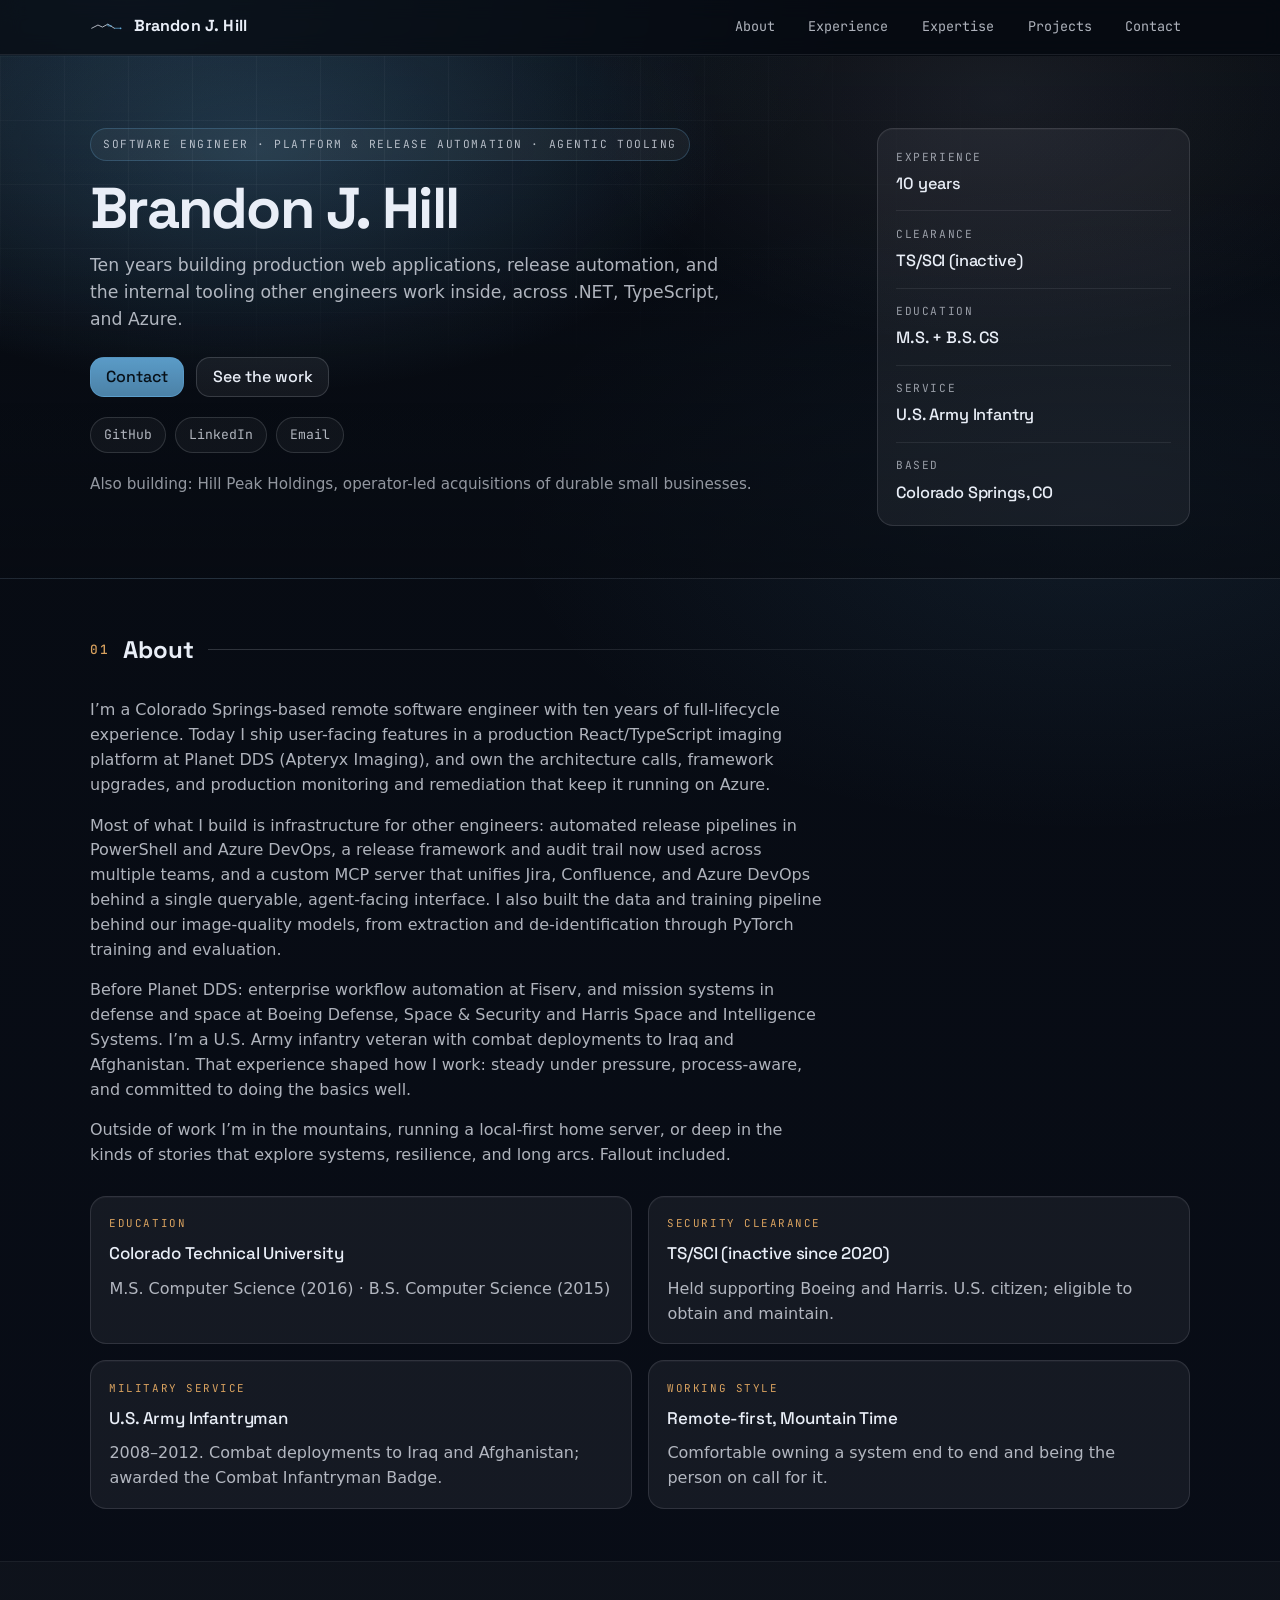
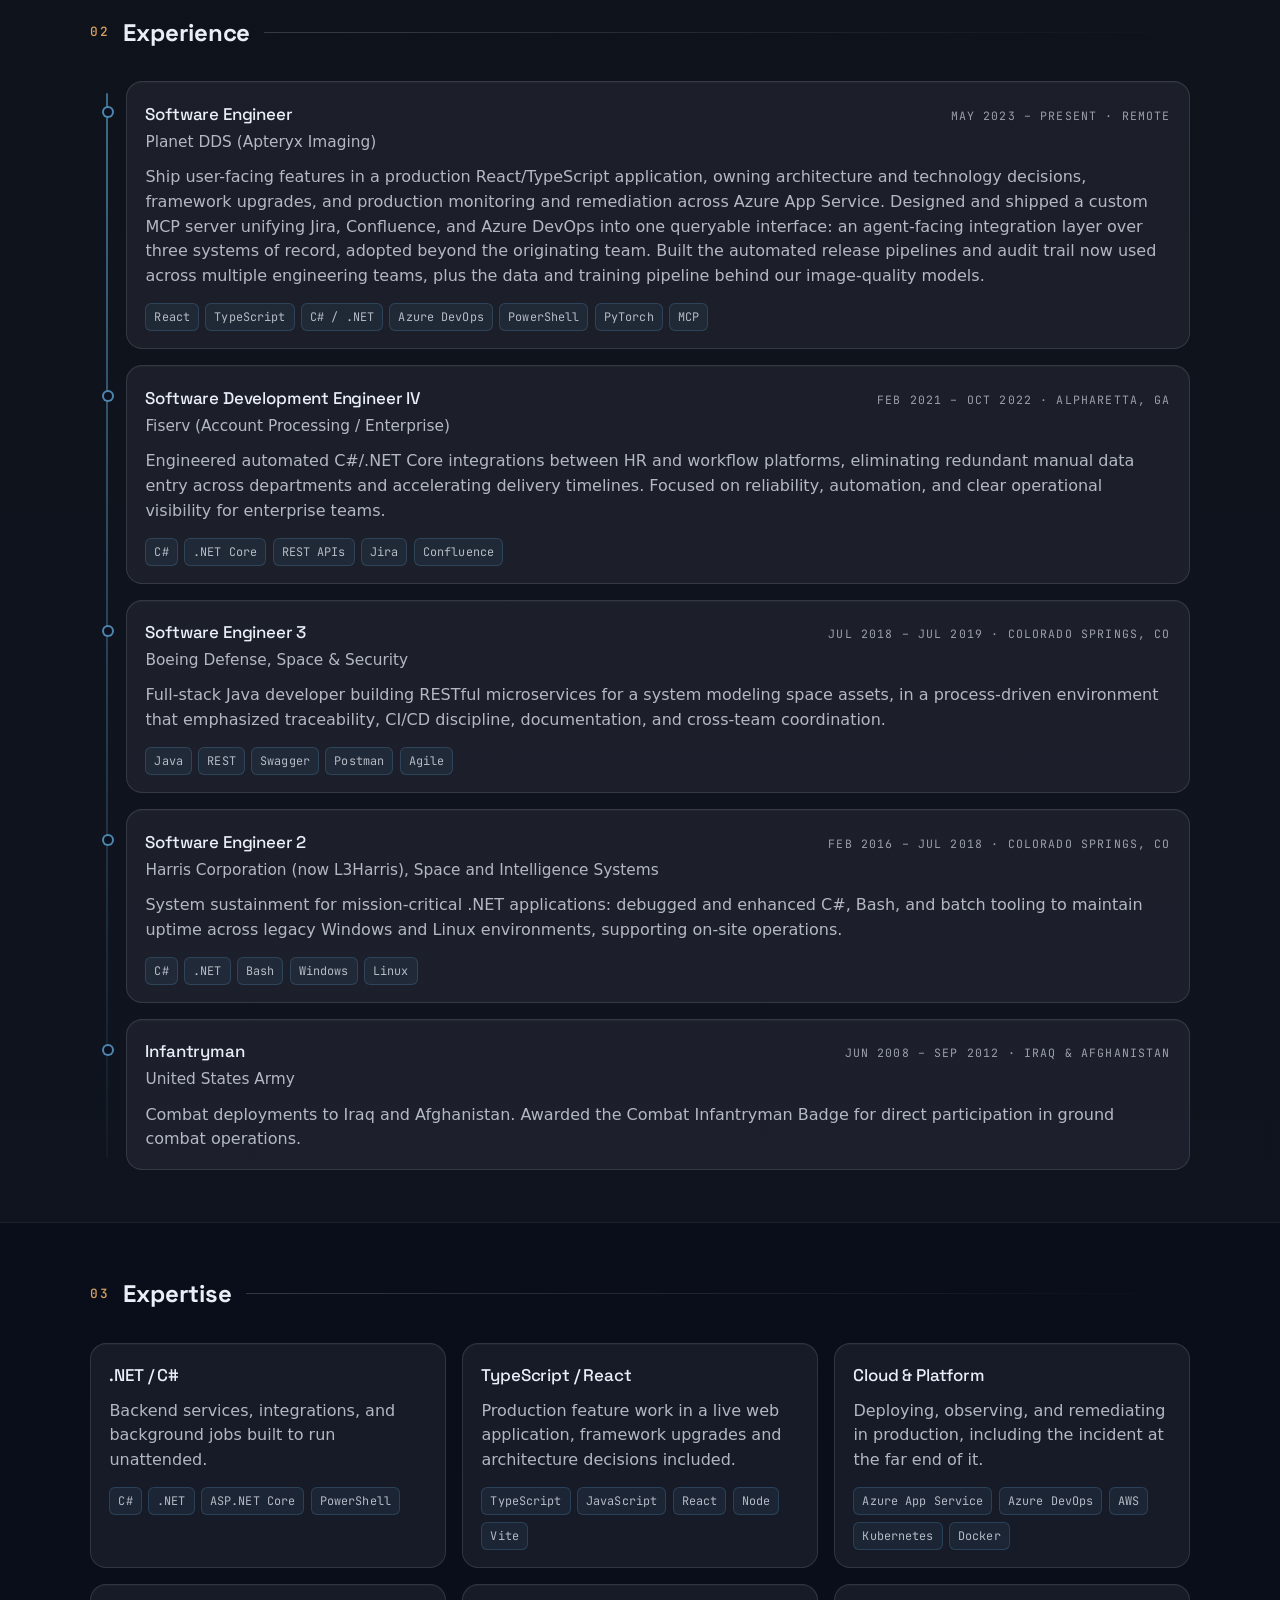
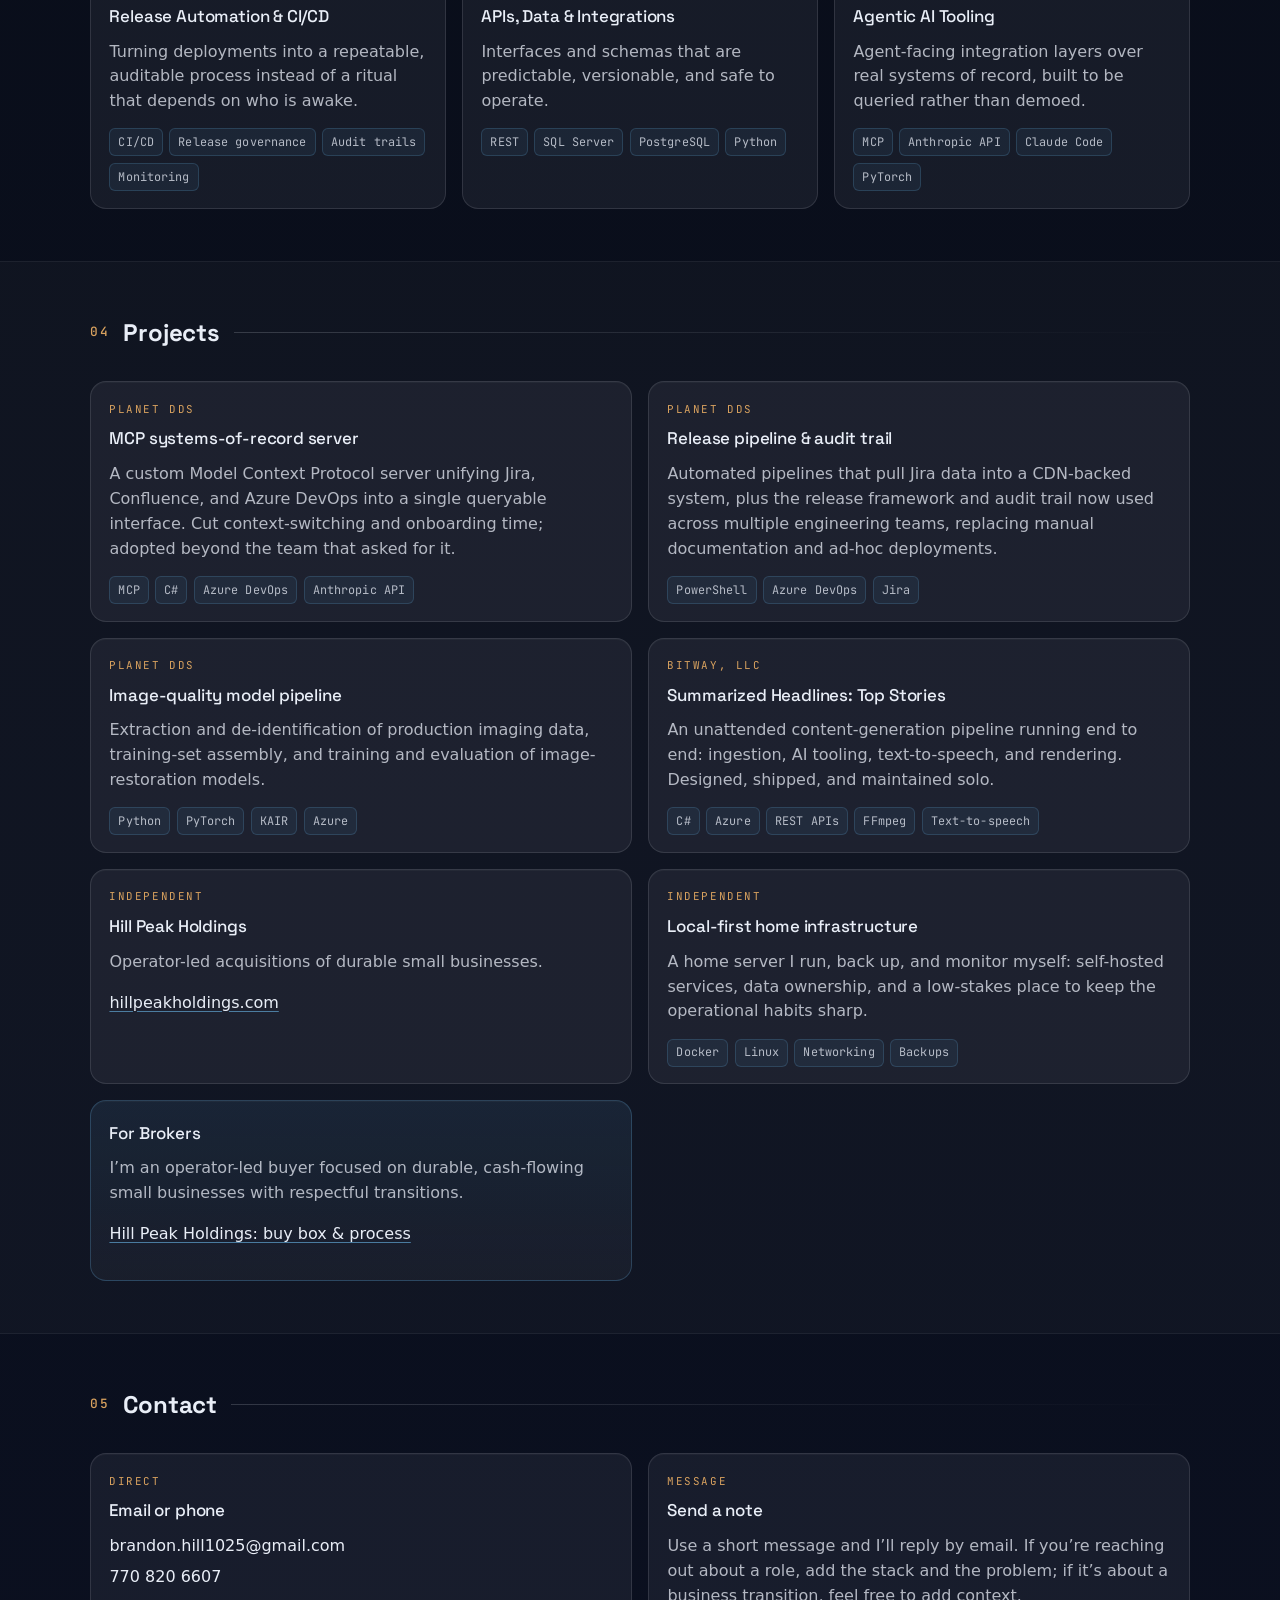
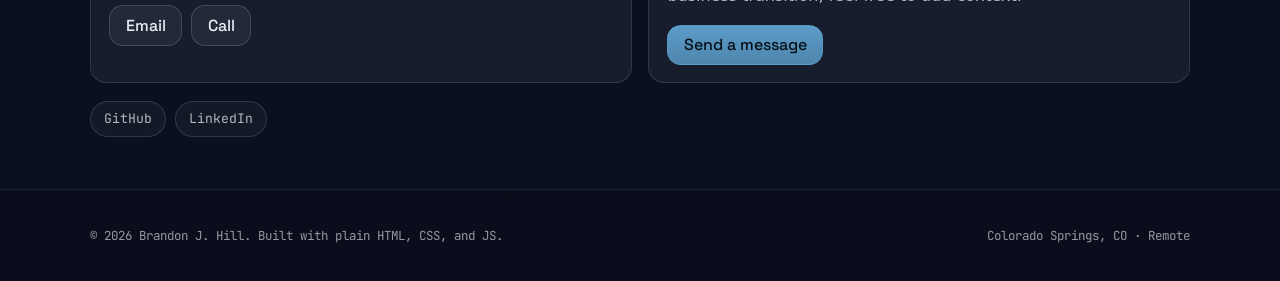
==== commit e22f9bcf: "more update" ====
--- a/index.html
+++ b/index.html
@@ -11,7 +11,7 @@
 			content="dark light"
 		/>
 
-		<title>Brandon J. Hill — Software Engineer</title>
+		<title>Brandon J. Hill | Software Engineer</title>
 		<meta
 			name="description"
 			content="Brandon J. Hill is a Colorado Springs-based remote software engineer with ten years building production web applications, release automation, and agent-facing developer tooling across .NET, TypeScript, and Azure."
@@ -40,7 +40,7 @@
 		/>
 		<meta
 			property="og:title"
-			content="Brandon J. Hill — Software Engineer"
+			content="Brandon J. Hill | Software Engineer"
 		/>
 		<meta
 			property="og:description"
@@ -62,7 +62,7 @@
 		/>
 		<meta
 			name="twitter:title"
-			content="Brandon J. Hill — Software Engineer"
+			content="Brandon J. Hill | Software Engineer"
 		/>
 		<meta
 			name="twitter:description"
@@ -82,6 +82,20 @@
 		<link
 			rel="shortcut icon"
 			href="assets/favicon.svg"
+		/>
+
+		<link
+			rel="preconnect"
+			href="https://fonts.googleapis.com"
+		/>
+		<link
+			rel="preconnect"
+			href="https://fonts.gstatic.com"
+			crossorigin
+		/>
+		<link
+			rel="stylesheet"
+			href="https://fonts.googleapis.com/css2?family=JetBrains+Mono:wght@400;500&family=Space+Grotesk:wght@500;700&display=swap"
 		/>
 		<link
 			rel="stylesheet"
@@ -201,79 +215,90 @@
 			></div>
 
 			<section class="hero">
-				<div class="container hero-inner">
-					<p class="badge">
-						Software Engineer • Platform &amp; Release Automation • Agentic
-						Tooling
-					</p>
-					<h1>Brandon J. Hill</h1>
-					<p class="subhead">
-						Ten years building production web applications, release automation,
-						and the internal tooling other engineers work inside — across .NET,
-						TypeScript, and Azure.
-					</p>
-
-					<div class="hero-actions">
-						<a
-							class="btn btn-primary"
-							href="#contact"
-							>Contact</a
-						>
-						<a
-							class="btn btn-secondary"
-							href="#experience"
-							>See the work</a
-						>
+				<div class="container hero-grid">
+					<div class="hero-main">
+						<p class="badge">
+							Software Engineer · Platform &amp; Release Automation · Agentic
+							Tooling
+						</p>
+						<h1>Brandon J. Hill</h1>
+						<p class="subhead">
+							Ten years building production web applications, release
+							automation, and the internal tooling other engineers work inside,
+							across .NET, TypeScript, and Azure.
+						</p>
+
+						<div class="hero-actions">
+							<a
+								class="btn btn-primary"
+								href="#contact"
+								>Contact</a
+							>
+							<a
+								class="btn btn-secondary"
+								href="#experience"
+								>See the work</a
+							>
+						</div>
+
+						<div class="hero-links">
+							<a
+								class="pill"
+								href="https://github.com/bhill512"
+								rel="me noopener noreferrer"
+								target="_blank"
+							>
+								GitHub
+							</a>
+							<a
+								class="pill"
+								href="https://www.linkedin.com/in/bhill25/"
+								rel="me noopener noreferrer"
+								target="_blank"
+							>
+								LinkedIn
+							</a>
+							<a
+								class="pill"
+								href="mailto:brandon.hill1025@gmail.com"
+							>
+								Email
+							</a>
+						</div>
+
+						<p class="micro">
+							Also building: Hill Peak Holdings, operator-led acquisitions of
+							durable small businesses.
+						</p>
 					</div>
 
-					<dl class="hero-stats">
-						<div class="stat">
-							<dt class="stat-label">Experience</dt>
-							<dd class="stat-value">10 years</dd>
-						</div>
-						<div class="stat">
-							<dt class="stat-label">Clearance</dt>
-							<dd class="stat-value">TS/SCI (inactive)</dd>
-						</div>
-						<div class="stat">
-							<dt class="stat-label">Education</dt>
-							<dd class="stat-value">M.S. + B.S. CS</dd>
-						</div>
-						<div class="stat">
-							<dt class="stat-label">Service</dt>
-							<dd class="stat-value">U.S. Army Infantry</dd>
-						</div>
-					</dl>
-
-					<p class="micro">
-						Also building: Hill Peak Holdings — operator-led acquisitions of
-						durable small businesses.
-					</p>
-
-					<div class="hero-links">
-						<a
-							class="pill"
-							href="https://github.com/bhill512"
-							rel="me noopener noreferrer"
-							target="_blank"
-						>
-							GitHub
-						</a>
-						<a
-							class="pill"
-							href="https://www.linkedin.com/in/bhill25/"
-							rel="me noopener noreferrer"
-							target="_blank"
-						>
-							LinkedIn
-						</a>
-						<a
-							class="pill"
-							href="mailto:brandon.hill1025@gmail.com"
-						>
-							Email
-						</a>
-					</div>
+					<aside
+						class="hero-panel"
+						aria-label="At a glance"
+					>
+						<dl class="stat-list">
+							<div class="stat">
+								<dt class="stat-label">Experience</dt>
+								<dd class="stat-value">10 years</dd>
+							</div>
+							<div class="stat">
+								<dt class="stat-label">Clearance</dt>
+								<dd class="stat-value">TS/SCI (inactive)</dd>
+							</div>
+							<div class="stat">
+								<dt class="stat-label">Education</dt>
+								<dd class="stat-value">M.S. + B.S. CS</dd>
+							</div>
+							<div class="stat">
+								<dt class="stat-label">Service</dt>
+								<dd class="stat-value">U.S. Army Infantry</dd>
+							</div>
+							<div class="stat">
+								<dt class="stat-label">Based</dt>
+								<dd class="stat-value">Colorado Springs, CO</dd>
+							</div>
+						</dl>
+					</aside>
 				</div>
 			</section>
 
@@ -283,16 +308,14 @@
 			>
 				<div class="container">
 					<h2 class="section-title">
-						<img
-							class="section-mark"
-							src="assets/header-mark.svg"
-							width="120"
-							height="24"
-							alt=""
+						<span
+							class="section-num"
 							aria-hidden="true"
-						/>
-						About
+							>01</span
+						>
+						<span class="section-name">About</span>
 					</h2>
+
 					<div class="prose">
 						<p>
 							I’m a Colorado Springs-based remote software engineer with ten
@@ -309,8 +332,8 @@
 							and a custom MCP server that unifies Jira, Confluence, and Azure
 							DevOps behind a single queryable, agent-facing interface. I also
 							built the data and training pipeline behind our image-quality
-							models — extraction and de-identification through PyTorch training
-							and evaluation.
+							models, from extraction and de-identification through PyTorch
+							training and evaluation.
 						</p>
 						<p>
 							Before Planet DDS: enterprise workflow automation at Fiserv, and
@@ -323,7 +346,7 @@
 						<p>
 							Outside of work I’m in the mountains, running a local-first home
 							server, or deep in the kinds of stories that explore systems,
-							resilience, and long arcs — Fallout included.
+							resilience, and long arcs. Fallout included.
 						</p>
 					</div>
 
@@ -337,7 +360,7 @@
 						</div>
 						<div class="card">
 							<p class="card-label">Security clearance</p>
-							<h3 class="card-title">TS/SCI — inactive since 2020</h3>
+							<h3 class="card-title">TS/SCI (inactive since 2020)</h3>
 							<p class="card-body">
 								Held supporting Boeing and Harris. U.S. citizen; eligible to
 								obtain and maintain.
@@ -347,16 +370,16 @@
 							<p class="card-label">Military service</p>
 							<h3 class="card-title">U.S. Army Infantryman</h3>
 							<p class="card-body">
-								2008–2012. Combat deployments to Iraq and Afghanistan; awarded
-								the Combat Infantryman Badge.
+								2008&ndash;2012. Combat deployments to Iraq and Afghanistan;
+								awarded the Combat Infantryman Badge.
 							</p>
 						</div>
 						<div class="card">
-							<p class="card-label">Based</p>
-							<h3 class="card-title">Colorado Springs, CO</h3>
-							<p class="card-body">
-								Remote-first, Mountain Time. Comfortable owning a system end to
-								end and being the person on call for it.
+							<p class="card-label">Working style</p>
+							<h3 class="card-title">Remote-first, Mountain Time</h3>
+							<p class="card-body">
+								Comfortable owning a system end to end and being the person on
+								call for it.
 							</p>
 						</div>
 					</div>
@@ -369,15 +392,12 @@
 			>
 				<div class="container">
 					<h2 class="section-title">
-						<img
-							class="section-mark"
-							src="assets/header-mark.svg"
-							width="120"
-							height="24"
-							alt=""
+						<span
+							class="section-num"
 							aria-hidden="true"
-						/>
-						Experience
+							>02</span
+						>
+						<span class="section-name">Experience</span>
 					</h2>
 
 					<ol
@@ -386,10 +406,11 @@
 					>
 						<li class="card timeline-item">
 							<div class="card-top">
-								<h3 class="card-title">
-									Software Engineer — Planet DDS (Apteryx Imaging)
-								</h3>
-								<p class="card-meta">May 2023 – Present · Remote</p>
+								<div class="card-head">
+									<h3 class="card-title">Software Engineer</h3>
+									<p class="card-org">Planet DDS (Apteryx Imaging)</p>
+								</div>
+								<p class="card-meta">May 2023 &ndash; Present · Remote</p>
 							</div>
 							<p class="card-body">
 								Ship user-facing features in a production React/TypeScript
@@ -397,7 +418,7 @@
 								framework upgrades, and production monitoring and remediation
 								across Azure App Service. Designed and shipped a custom MCP
 								server unifying Jira, Confluence, and Azure DevOps into one
-								queryable interface — an agent-facing integration layer over
+								queryable interface: an agent-facing integration layer over
 								three systems of record, adopted beyond the originating team.
 								Built the automated release pipelines and audit trail now used
 								across multiple engineering teams, plus the data and training
@@ -416,11 +437,17 @@
 
 						<li class="card timeline-item">
 							<div class="card-top">
-								<h3 class="card-title">
-									Software Development Engineer IV — Fiserv (Account Processing
-									/ Enterprise)
-								</h3>
-								<p class="card-meta">Feb 2021 – Oct 2022 · Alpharetta, GA</p>
+								<div class="card-head">
+									<h3 class="card-title">
+										Software Development Engineer IV
+									</h3>
+									<p class="card-org">
+										Fiserv (Account Processing / Enterprise)
+									</p>
+								</div>
+								<p class="card-meta">
+									Feb 2021 &ndash; Oct 2022 · Alpharetta, GA
+								</p>
 							</div>
 							<p class="card-body">
 								Engineered automated C#/.NET Core integrations between HR and
@@ -440,10 +467,13 @@
 
 						<li class="card timeline-item">
 							<div class="card-top">
-								<h3 class="card-title">
-									Software Engineer 3 — Boeing Defense, Space &amp; Security
-								</h3>
-								<p class="card-meta">Jul 2018 – Jul 2019 · Colorado Springs, CO</p>
+								<div class="card-head">
+									<h3 class="card-title">Software Engineer 3</h3>
+									<p class="card-org">Boeing Defense, Space &amp; Security</p>
+								</div>
+								<p class="card-meta">
+									Jul 2018 &ndash; Jul 2019 · Colorado Springs, CO
+								</p>
 							</div>
 							<p class="card-body">
 								Full-stack Java developer building RESTful microservices for a
@@ -462,11 +492,16 @@
 
 						<li class="card timeline-item">
 							<div class="card-top">
-								<h3 class="card-title">
-									Software Engineer 2 — Harris Corporation (now L3Harris), Space
-									and Intelligence Systems
-								</h3>
-								<p class="card-meta">Feb 2016 – Jul 2018 · Colorado Springs, CO</p>
+								<div class="card-head">
+									<h3 class="card-title">Software Engineer 2</h3>
+									<p class="card-org">
+										Harris Corporation (now L3Harris), Space and Intelligence
+										Systems
+									</p>
+								</div>
+								<p class="card-meta">
+									Feb 2016 &ndash; Jul 2018 · Colorado Springs, CO
+								</p>
 							</div>
 							<p class="card-body">
 								System sustainment for mission-critical .NET applications:
@@ -485,8 +520,13 @@
 
 						<li class="card timeline-item">
 							<div class="card-top">
-								<h3 class="card-title">Infantryman — United States Army</h3>
-								<p class="card-meta">Jun 2008 – Sep 2012 · Iraq &amp; Afghanistan</p>
+								<div class="card-head">
+									<h3 class="card-title">Infantryman</h3>
+									<p class="card-org">United States Army</p>
+								</div>
+								<p class="card-meta">
+									Jun 2008 &ndash; Sep 2012 · Iraq &amp; Afghanistan
+								</p>
 							</div>
 							<p class="card-body">
 								Combat deployments to Iraq and Afghanistan. Awarded the Combat
@@ -504,15 +544,12 @@
 			>
 				<div class="container">
 					<h2 class="section-title">
-						<img
-							class="section-mark"
-							src="assets/header-mark.svg"
-							width="120"
-							height="24"
-							alt=""
+						<span
+							class="section-num"
 							aria-hidden="true"
-						/>
-						Expertise
+							>03</span
+						>
+						<span class="section-name">Expertise</span>
 					</h2>
 
 					<div class="grid cards-3">
@@ -533,7 +570,7 @@
 						<article class="card">
 							<h3 class="card-title">TypeScript / React</h3>
 							<p class="card-body">
-								Production feature work in a live web application — framework
+								Production feature work in a live web application, framework
 								upgrades and architecture decisions included.
 							</p>
 							<ul class="tags">
@@ -548,7 +585,7 @@
 						<article class="card">
 							<h3 class="card-title">Cloud &amp; Platform</h3>
 							<p class="card-body">
-								Deploying, observing, and remediating in production — including
+								Deploying, observing, and remediating in production, including
 								the incident at the far end of it.
 							</p>
 							<ul class="tags">
@@ -591,8 +628,8 @@
 						<article class="card">
 							<h3 class="card-title">Agentic AI Tooling</h3>
 							<p class="card-body">
-								Agent-facing integration layers over real systems of record —
-								built to be queried, not demoed.
+								Agent-facing integration layers over real systems of record,
+								built to be queried rather than demoed.
 							</p>
 							<ul class="tags">
 								<li class="tag">MCP</li>
@@ -611,15 +648,12 @@
 			>
 				<div class="container">
 					<h2 class="section-title">
-						<img
-							class="section-mark"
-							src="assets/header-mark.svg"
-							width="120"
-							height="24"
-							alt=""
+						<span
+							class="section-num"
 							aria-hidden="true"
-						/>
-						Projects
+							>04</span
+						>
+						<span class="section-name">Projects</span>
 					</h2>
 
 					<div class="grid cards-2">
@@ -646,7 +680,7 @@
 							<p class="card-body">
 								Automated pipelines that pull Jira data into a CDN-backed
 								system, plus the release framework and audit trail now used
-								across multiple engineering teams — replacing manual
+								across multiple engineering teams, replacing manual
 								documentation and ad-hoc deployments.
 							</p>
 							<ul class="tags">
@@ -674,7 +708,7 @@
 
 						<article class="card">
 							<p class="card-label">Bitway, LLC</p>
-							<h3 class="card-title">Summarized Headlines — Top Stories</h3>
+							<h3 class="card-title">Summarized Headlines: Top Stories</h3>
 							<p class="card-body">
 								An unattended content-generation pipeline running end to end:
 								ingestion, AI tooling, text-to-speech, and rendering. Designed,
@@ -710,7 +744,7 @@
 							<p class="card-label">Independent</p>
 							<h3 class="card-title">Local-first home infrastructure</h3>
 							<p class="card-body">
-								A home server I run, back up, and monitor myself — self-hosted
+								A home server I run, back up, and monitor myself: self-hosted
 								services, data ownership, and a low-stakes place to keep the
 								operational habits sharp.
 							</p>
@@ -734,7 +768,7 @@
 									href="https://hillpeakholdings.com/"
 									rel="noopener noreferrer"
 									target="_blank"
-									>Hill Peak Holdings — buy box &amp; process</a
+									>Hill Peak Holdings: buy box &amp; process</a
 								>
 							</p>
 						</article>
@@ -748,20 +782,18 @@
 			>
 				<div class="container">
 					<h2 class="section-title">
-						<img
-							class="section-mark"
-							src="assets/header-mark.svg"
-							width="120"
-							height="24"
-							alt=""
+						<span
+							class="section-num"
 							aria-hidden="true"
-						/>
-						Contact
+							>05</span
+						>
+						<span class="section-name">Contact</span>
 					</h2>
 
 					<div class="contact-grid">
 						<div class="card contact-card">
-							<h3 class="card-title">Direct</h3>
+							<p class="card-label">Direct</p>
+							<h3 class="card-title">Email or phone</h3>
 							<p class="card-body contact-lines">
 								<a
 									class="contact-line"
@@ -790,7 +822,8 @@
 						</div>
 
 						<div class="card contact-card">
-							<h3 class="card-title">Message</h3>
+							<p class="card-label">Message</p>
+							<h3 class="card-title">Send a note</h3>
 							<p class="card-body">
 								Use a short message and I’ll reply by email. If you’re reaching
 								out about a role, add the stack and the problem; if it’s about a
@@ -1008,7 +1041,7 @@
 							data-status="success"
 							hidden
 						>
-							Message sent. Thanks—I'll reply by email.
+							Message sent. Thanks, I’ll reply by email.
 						</p>
 						<p
 							class="status status-error"
--- a/styles.css
+++ b/styles.css
@@ -8,7 +8,13 @@
   --muted: rgba(233, 238, 247, 0.74);
   --muted2: rgba(233, 238, 247, 0.62);
   --accent: #5fa3d1;
+  --accent2: #d9a25f;
   --shadow: 0 18px 60px rgba(0, 0, 0, 0.55);
+
+  --font-body: ui-sans-serif, system-ui, -apple-system, Segoe UI, Roboto, Arial, "Noto Sans",
+    "Apple Color Emoji", "Segoe UI Emoji";
+  --font-display: "Space Grotesk", var(--font-body);
+  --font-mono: "JetBrains Mono", ui-monospace, SFMono-Regular, Menlo, Consolas, monospace;
 
   --container: 1100px;
   --radius: 16px;
@@ -33,8 +39,7 @@
 
 body {
   margin: 0;
-  font-family: ui-sans-serif, system-ui, -apple-system, Segoe UI, Roboto, Arial, "Noto Sans",
-    "Apple Color Emoji", "Segoe UI Emoji";
+  font-family: var(--font-body);
   line-height: 1.55;
   color: var(--text);
   background: radial-gradient(1200px 600px at 10% 0%, rgba(95, 163, 209, 0.18), transparent 60%),
@@ -135,7 +140,8 @@
 }
 
 .brand-text {
-  font-weight: 650;
+  font-family: var(--font-display);
+  font-weight: 700;
   letter-spacing: 0.01em;
 }
 
@@ -164,9 +170,11 @@
 }
 
 .nav-links a {
+  font-family: var(--font-mono);
+  font-size: 0.84rem;
   text-decoration: none;
   color: var(--muted);
-  padding: 0.4rem 0.25rem;
+  padding: 0.4rem 0.55rem;
   border-radius: 10px;
 }
 
@@ -192,29 +200,98 @@
   background: radial-gradient(800px 420px at 20% 18%, rgba(95, 163, 209, 0.22), transparent 58%),
     radial-gradient(700px 420px at 78% 8%, rgba(233, 238, 247, 0.08), transparent 60%),
     linear-gradient(180deg, rgba(7, 11, 18, 0.2), rgba(7, 11, 18, 0.65));
-}
-
-.hero-inner {
-  max-width: 820px;
+  overflow: hidden;
+}
+
+.hero::before {
+  content: "";
+  position: absolute;
+  inset: 0;
+  pointer-events: none;
+  background-image: linear-gradient(rgba(233, 238, 247, 0.05) 1px, transparent 1px),
+    linear-gradient(90deg, rgba(233, 238, 247, 0.05) 1px, transparent 1px);
+  background-size: 64px 64px;
+  -webkit-mask-image: radial-gradient(75% 65% at 25% 15%, #000, transparent 78%);
+  mask-image: radial-gradient(75% 65% at 25% 15%, #000, transparent 78%);
+}
+
+.hero > .container {
+  position: relative;
+  z-index: 1;
+}
+
+.hero-grid {
+  display: grid;
+  gap: 2.5rem;
+  align-items: start;
+}
+
+.hero-main {
+  max-width: 46rem;
+}
+
+/* At-a-glance panel */
+.hero-panel {
+  border: 1px solid var(--border);
+  border-radius: var(--radius);
+  background: var(--panel);
+  box-shadow: 0 1px 0 rgba(255, 255, 255, 0.03) inset;
+  padding: 0.35rem 1.15rem;
+}
+
+.stat-list {
+  margin: 0;
+}
+
+.stat {
+  padding: 0.9rem 0;
+  border-bottom: 1px solid rgba(233, 238, 247, 0.08);
+}
+
+.stat:last-child {
+  border-bottom: 0;
+}
+
+.stat-label {
+  margin: 0;
+  font-family: var(--font-mono);
+  font-size: 0.7rem;
+  letter-spacing: 0.14em;
+  text-transform: uppercase;
+  color: var(--muted2);
+}
+
+.stat-value {
+  margin: 0.3rem 0 0;
+  font-family: var(--font-display);
+  font-weight: 500;
+  font-size: 1.02rem;
+  letter-spacing: -0.01em;
 }
 
 .badge {
   display: inline-flex;
   align-items: center;
   gap: 0.4rem;
-  font-size: 0.92rem;
-  color: var(--muted);
-  padding: 0.35rem 0.65rem;
+  margin: 0;
+  font-family: var(--font-mono);
+  font-size: 0.7rem;
+  letter-spacing: 0.14em;
+  text-transform: uppercase;
+  color: var(--muted);
+  padding: 0.45rem 0.75rem;
   border-radius: 999px;
   border: 1px solid rgba(95, 163, 209, 0.28);
   background: rgba(233, 238, 247, 0.05);
 }
 
 h1 {
-  margin: 0.9rem 0 0.75rem;
-  font-size: clamp(2.35rem, 4vw, 3.2rem);
-  line-height: 1.06;
-  letter-spacing: -0.02em;
+  margin: 1.1rem 0 0.85rem;
+  font-family: var(--font-display);
+  font-weight: 700;
+  font-size: clamp(2.5rem, 5vw, 3.6rem);
+  line-height: 1.04;
+  letter-spacing: -0.03em;
 }
 
 .subhead {
@@ -247,7 +324,9 @@
   display: inline-flex;
   align-items: center;
   justify-content: center;
-  padding: 0.42rem 0.72rem;
+  font-family: var(--font-mono);
+  font-size: 0.82rem;
+  padding: 0.42rem 0.8rem;
   border-radius: 999px;
   border: 1px solid rgba(233, 238, 247, 0.14);
   background: rgba(233, 238, 247, 0.04);
@@ -271,19 +350,29 @@
 }
 
 .section-title {
-  margin: 0 0 1.25rem;
-  font-size: 1.4rem;
+  margin: 0 0 1.9rem;
+  display: flex;
+  align-items: center;
+  gap: 0.9rem;
+  font-family: var(--font-display);
+  font-weight: 700;
+  font-size: 1.5rem;
   letter-spacing: -0.01em;
-  display: flex;
-  align-items: center;
-  gap: 0.6rem;
-}
-
-.section-mark {
-  width: 1.35em;
-  height: auto;
-  vertical-align: -0.18em;
-  flex: 0 0 auto;
+}
+
+.section-num {
+  font-family: var(--font-mono);
+  font-weight: 500;
+  font-size: 0.8rem;
+  letter-spacing: 0.12em;
+  color: var(--accent2);
+}
+
+.section-title::after {
+  content: "";
+  flex: 1 1 auto;
+  height: 1px;
+  background: linear-gradient(90deg, rgba(233, 238, 247, 0.18), rgba(233, 238, 247, 0));
 }
 
 .prose {
@@ -336,16 +425,32 @@
   flex-wrap: wrap;
 }
 
+.card-head {
+  min-width: 0;
+}
+
 .card-title {
   margin: 0;
-  font-size: 1.02rem;
+  font-family: var(--font-display);
+  font-weight: 500;
+  font-size: 1.06rem;
   letter-spacing: -0.01em;
 }
 
+.card-org {
+  margin: 0.25rem 0 0;
+  color: var(--muted);
+  font-size: 0.96rem;
+}
+
 .card-meta {
   margin: 0;
+  font-family: var(--font-mono);
+  font-size: 0.72rem;
+  letter-spacing: 0.1em;
+  text-transform: uppercase;
   color: var(--muted2);
-  font-size: 0.92rem;
+  white-space: nowrap;
 }
 
 .card-body {
@@ -394,7 +499,8 @@
   cursor: pointer;
   user-select: none;
   line-height: 1;
-  font-weight: 600;
+  font-family: var(--font-display);
+  font-weight: 500;
 }
 
 .btn-primary {
@@ -470,8 +576,9 @@
 
 .footer-text {
   margin: 0;
+  font-family: var(--font-mono);
   color: var(--muted2);
-  font-size: 0.94rem;
+  font-size: 0.78rem;
 }
 
 /* Modal */
@@ -634,42 +741,14 @@
   overflow: hidden;
 }
 
-/* Hero stats */
-.hero-stats {
-  display: grid;
-  grid-template-columns: repeat(4, minmax(0, 1fr));
-  gap: 0.7rem;
-  margin: 1.75rem 0 0;
-}
-
-.stat {
-  padding: 0.75rem 0.85rem;
-  border: 1px solid var(--border);
-  border-radius: var(--radius-sm);
-  background: var(--panel);
-}
-
-.stat-label {
-  margin: 0;
-  font-size: 0.74rem;
-  letter-spacing: 0.12em;
-  text-transform: uppercase;
-  color: rgba(95, 163, 209, 0.9);
-}
-
-.stat-value {
-  margin: 0.25rem 0 0;
-  font-weight: 650;
-  letter-spacing: -0.01em;
-}
-
 /* Card eyebrow label */
 .card-label {
-  margin: 0 0 0.35rem;
-  font-size: 0.74rem;
-  letter-spacing: 0.12em;
+  margin: 0 0 0.5rem;
+  font-family: var(--font-mono);
+  font-size: 0.68rem;
+  letter-spacing: 0.14em;
   text-transform: uppercase;
-  color: rgba(95, 163, 209, 0.9);
+  color: var(--accent2);
 }
 
 /* Technology tags */
@@ -685,12 +764,13 @@
 .tag {
   display: inline-flex;
   align-items: center;
-  padding: 0.22rem 0.55rem;
-  border-radius: 999px;
-  border: 1px solid rgba(95, 163, 209, 0.24);
+  padding: 0.24rem 0.5rem;
+  border-radius: 6px;
+  border: 1px solid rgba(95, 163, 209, 0.22);
   background: rgba(95, 163, 209, 0.08);
   color: var(--muted);
-  font-size: 0.83rem;
+  font-family: var(--font-mono);
+  font-size: 0.74rem;
   letter-spacing: 0.01em;
 }
 
@@ -750,12 +830,15 @@
 }
 
 /* Responsive */
+@media (min-width: 900px) {
+  .hero-grid {
+    grid-template-columns: minmax(0, 1.4fr) minmax(270px, 0.6fr);
+    gap: 3.5rem;
+  }
+}
+
 @media (max-width: 860px) {
   .cards-3 {
-    grid-template-columns: repeat(2, minmax(0, 1fr));
-  }
-
-  .hero-stats {
     grid-template-columns: repeat(2, minmax(0, 1fr));
   }
 }
@@ -816,8 +899,13 @@
   }
 }
 
-@media (max-width: 460px) {
-  .hero-stats {
-    grid-template-columns: 1fr;
-  }
-}
+@media (max-width: 560px) {
+  .card-top {
+    flex-direction: column;
+    gap: 0.35rem;
+  }
+
+  .card-meta {
+    white-space: normal;
+  }
+}
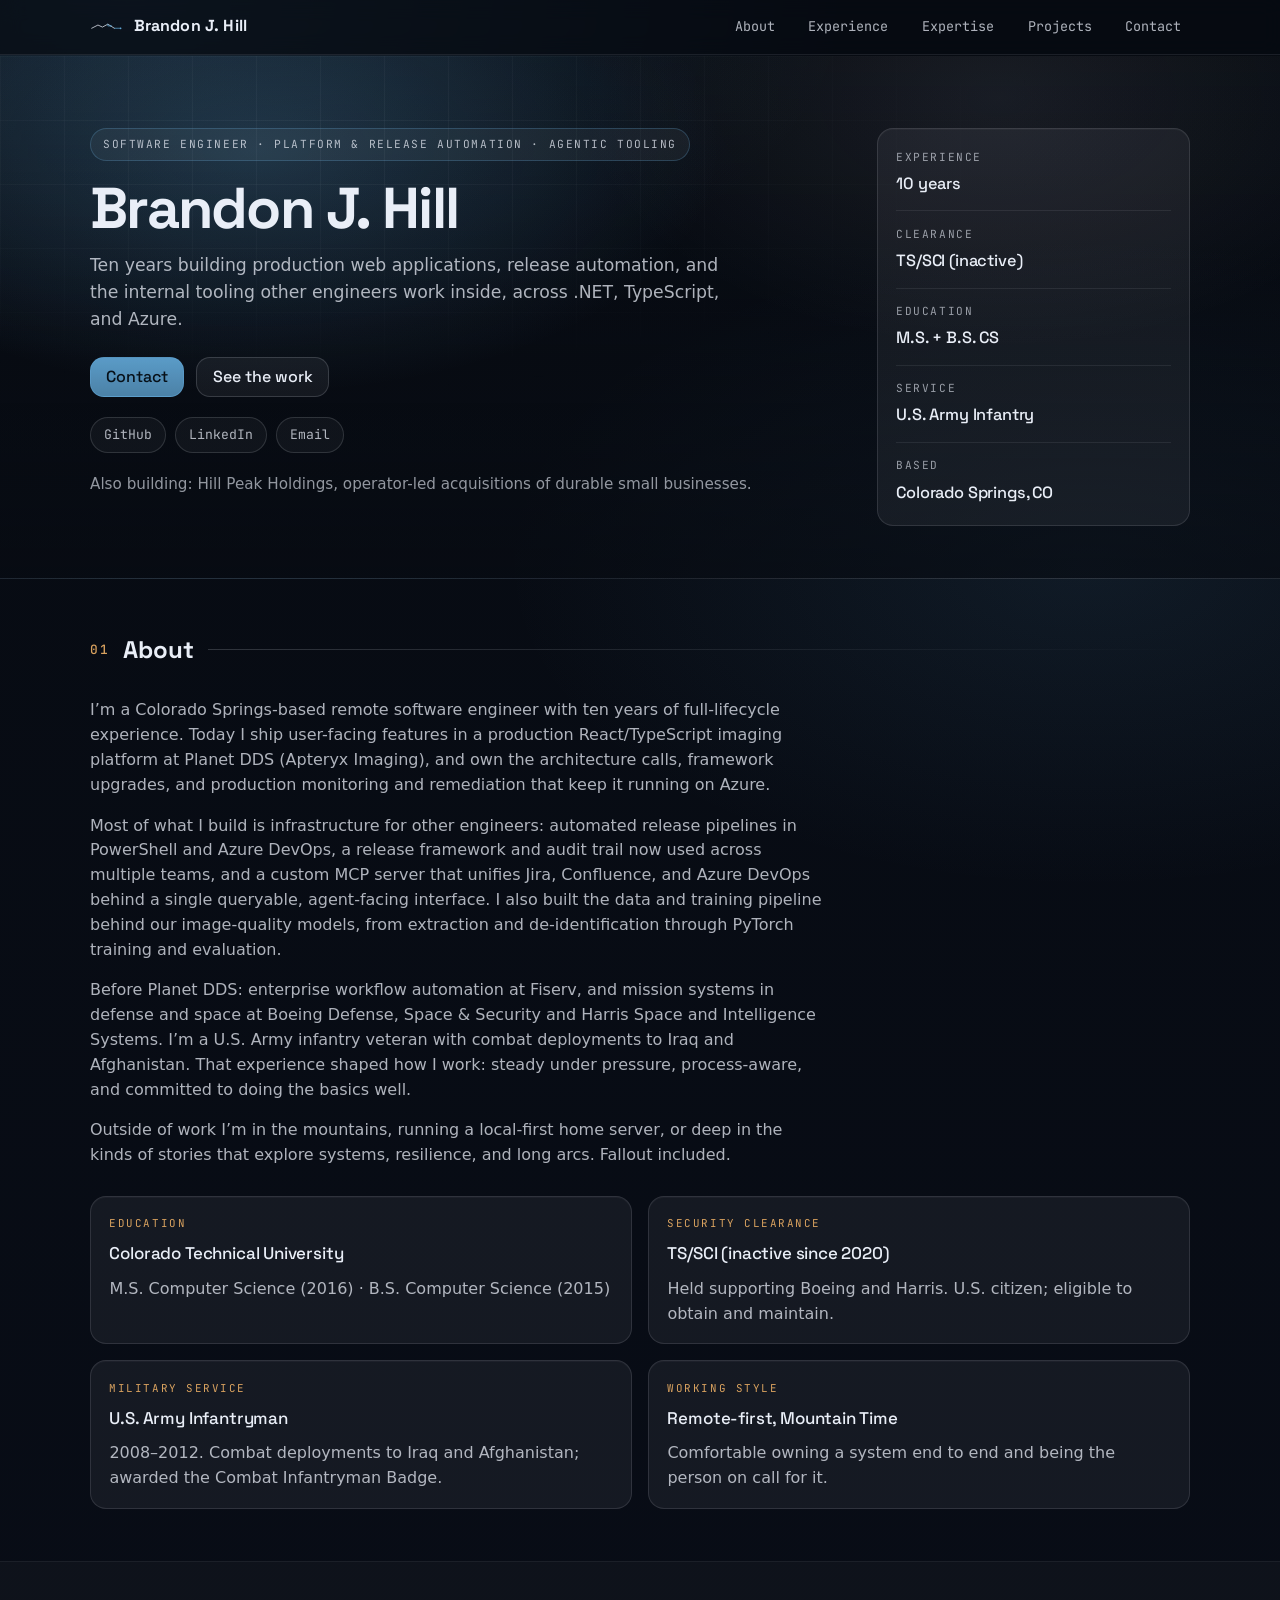
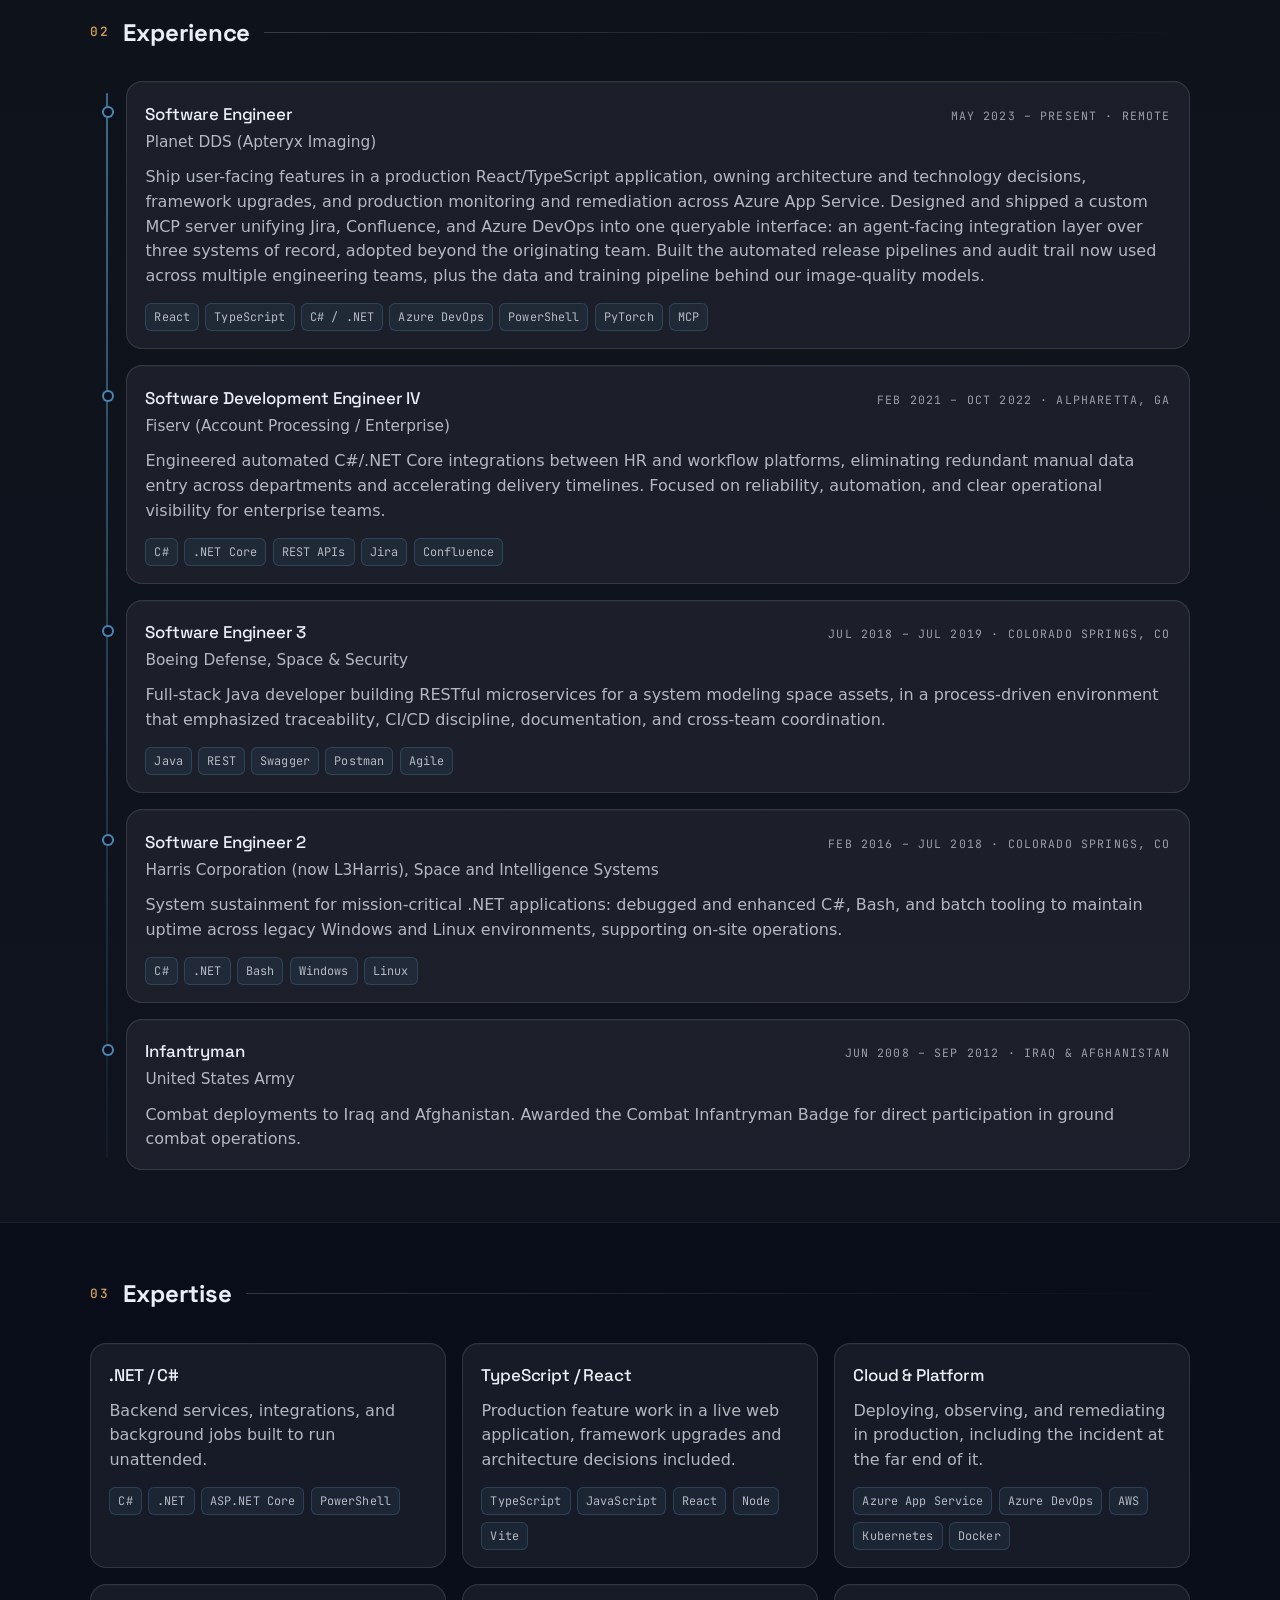
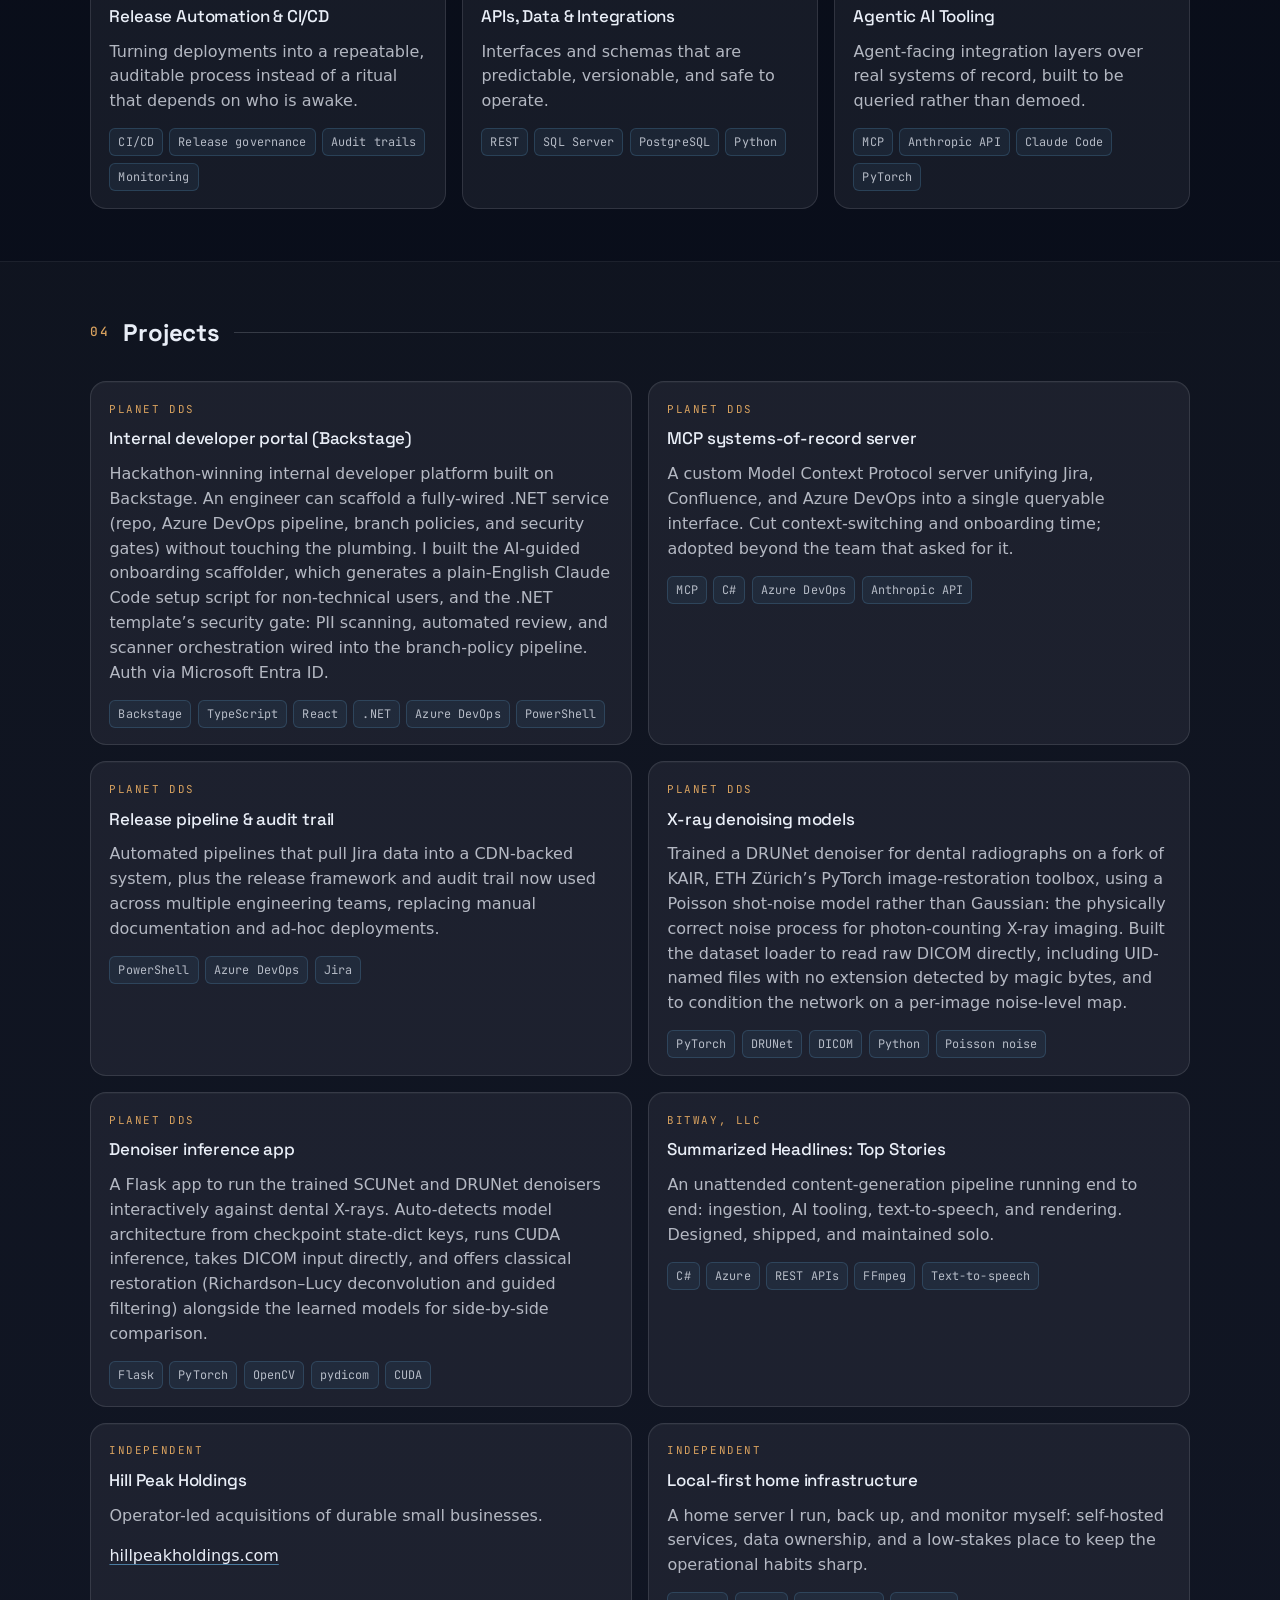
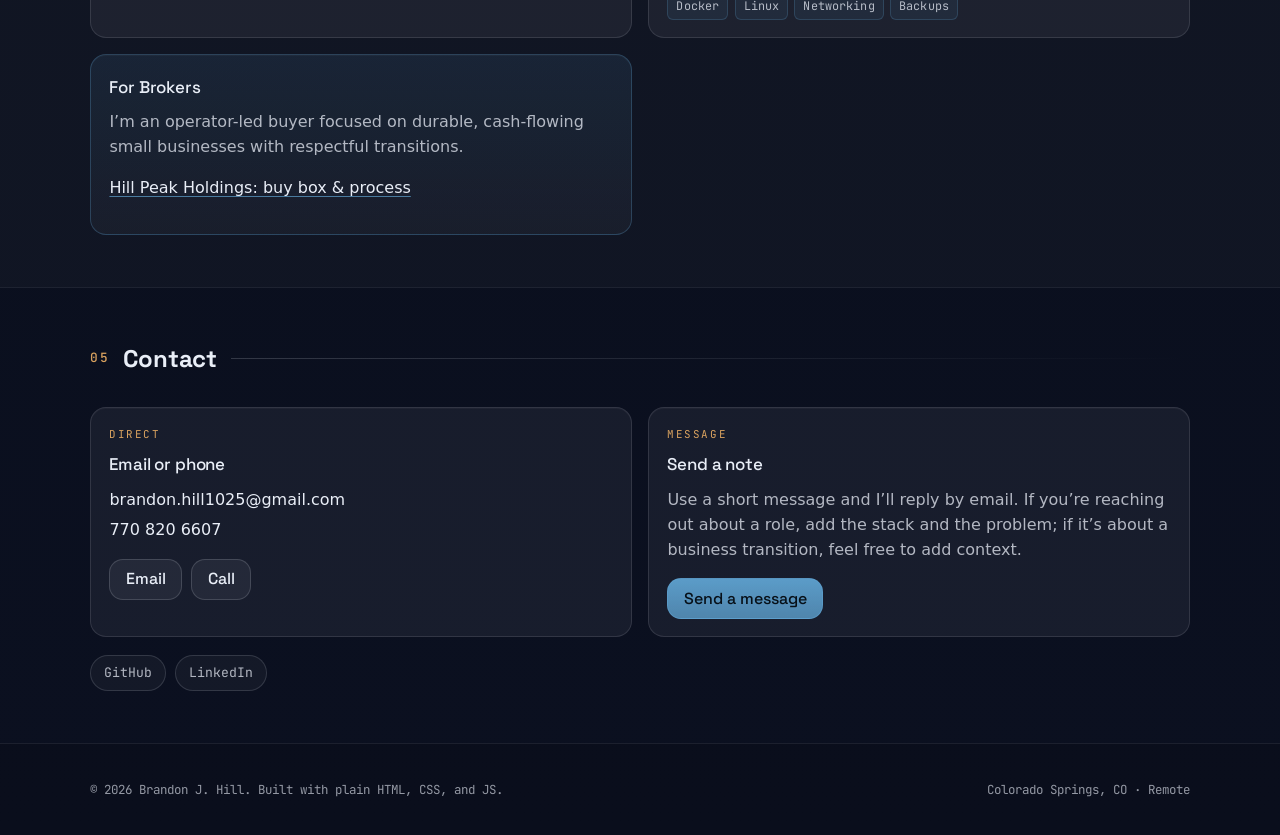
==== commit f060e057: "Add Backstage portal, X-ray denoising, and denoiser app project cards Adds two new Planet DDS projec" ====
--- a/index.html
+++ b/index.html
@@ -659,6 +659,30 @@
 					<div class="grid cards-2">
 						<article class="card">
 							<p class="card-label">Planet DDS</p>
+							<h3 class="card-title">Internal developer portal (Backstage)</h3>
+							<p class="card-body">
+								Hackathon-winning internal developer platform built on
+								Backstage. An engineer can scaffold a fully-wired .NET service
+								(repo, Azure DevOps pipeline, branch policies, and security
+								gates) without touching the plumbing. I built the AI-guided
+								onboarding scaffolder, which generates a plain-English Claude
+								Code setup script for non-technical users, and the .NET
+								template’s security gate: PII scanning, automated review, and
+								scanner orchestration wired into the branch-policy pipeline.
+								Auth via Microsoft Entra ID.
+							</p>
+							<ul class="tags">
+								<li class="tag">Backstage</li>
+								<li class="tag">TypeScript</li>
+								<li class="tag">React</li>
+								<li class="tag">.NET</li>
+								<li class="tag">Azure DevOps</li>
+								<li class="tag">PowerShell</li>
+							</ul>
+						</article>
+
+						<article class="card">
+							<p class="card-label">Planet DDS</p>
 							<h3 class="card-title">MCP systems-of-record server</h3>
 							<p class="card-body">
 								A custom Model Context Protocol server unifying Jira,
@@ -692,17 +716,43 @@
 
 						<article class="card">
 							<p class="card-label">Planet DDS</p>
-							<h3 class="card-title">Image-quality model pipeline</h3>
-							<p class="card-body">
-								Extraction and de-identification of production imaging data,
-								training-set assembly, and training and evaluation of
-								image-restoration models.
-							</p>
-							<ul class="tags">
+							<h3 class="card-title">X-ray denoising models</h3>
+							<p class="card-body">
+								Trained a DRUNet denoiser for dental radiographs on a fork of
+								KAIR, ETH Zürich’s PyTorch image-restoration toolbox, using a
+								Poisson shot-noise model rather than Gaussian: the physically
+								correct noise process for photon-counting X-ray imaging. Built
+								the dataset loader to read raw DICOM directly, including
+								UID-named files with no extension detected by magic bytes, and
+								to condition the network on a per-image noise-level map.
+							</p>
+							<ul class="tags">
+								<li class="tag">PyTorch</li>
+								<li class="tag">DRUNet</li>
+								<li class="tag">DICOM</li>
 								<li class="tag">Python</li>
+								<li class="tag">Poisson noise</li>
+							</ul>
+						</article>
+
+						<article class="card">
+							<p class="card-label">Planet DDS</p>
+							<h3 class="card-title">Denoiser inference app</h3>
+							<p class="card-body">
+								A Flask app to run the trained SCUNet and DRUNet denoisers
+								interactively against dental X-rays. Auto-detects model
+								architecture from checkpoint state-dict keys, runs CUDA
+								inference, takes DICOM input directly, and offers classical
+								restoration (Richardson&ndash;Lucy deconvolution and guided
+								filtering) alongside the learned models for side-by-side
+								comparison.
+							</p>
+							<ul class="tags">
+								<li class="tag">Flask</li>
 								<li class="tag">PyTorch</li>
-								<li class="tag">KAIR</li>
-								<li class="tag">Azure</li>
+								<li class="tag">OpenCV</li>
+								<li class="tag">pydicom</li>
+								<li class="tag">CUDA</li>
 							</ul>
 						</article>
 
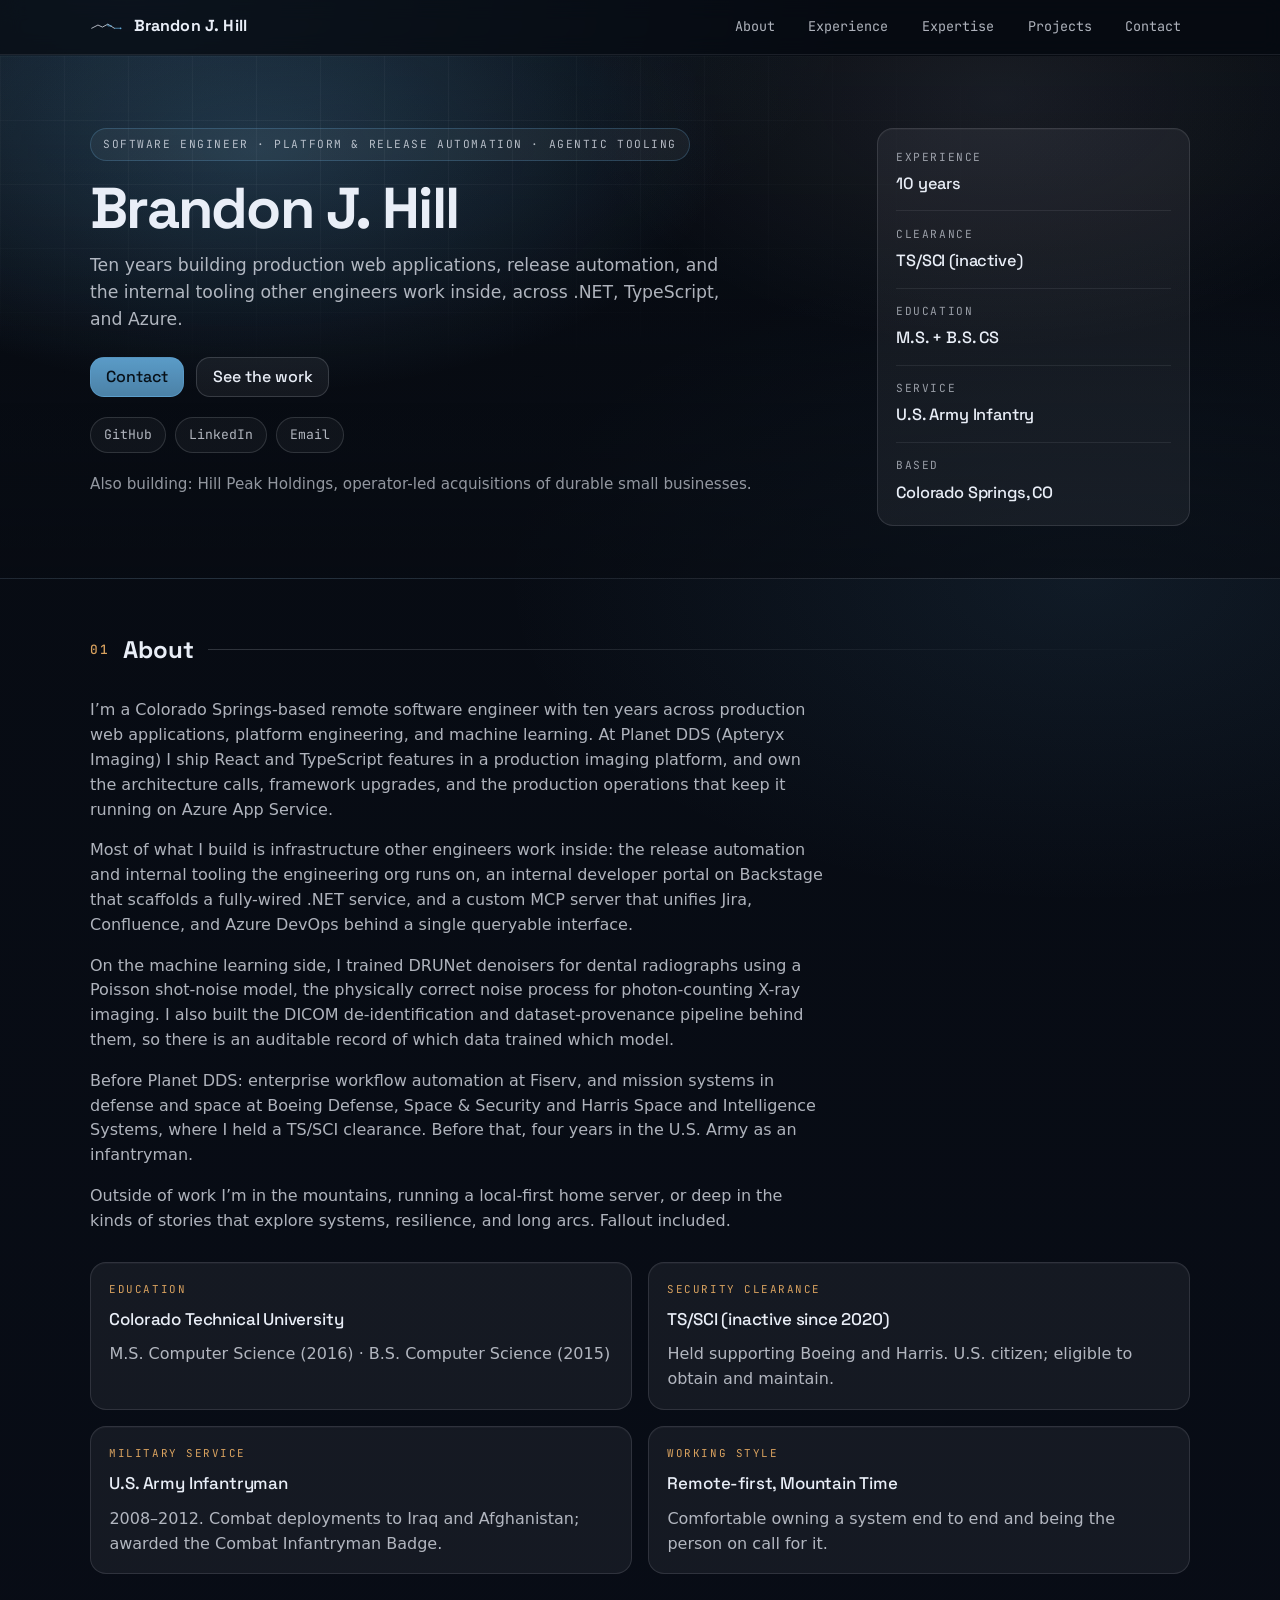
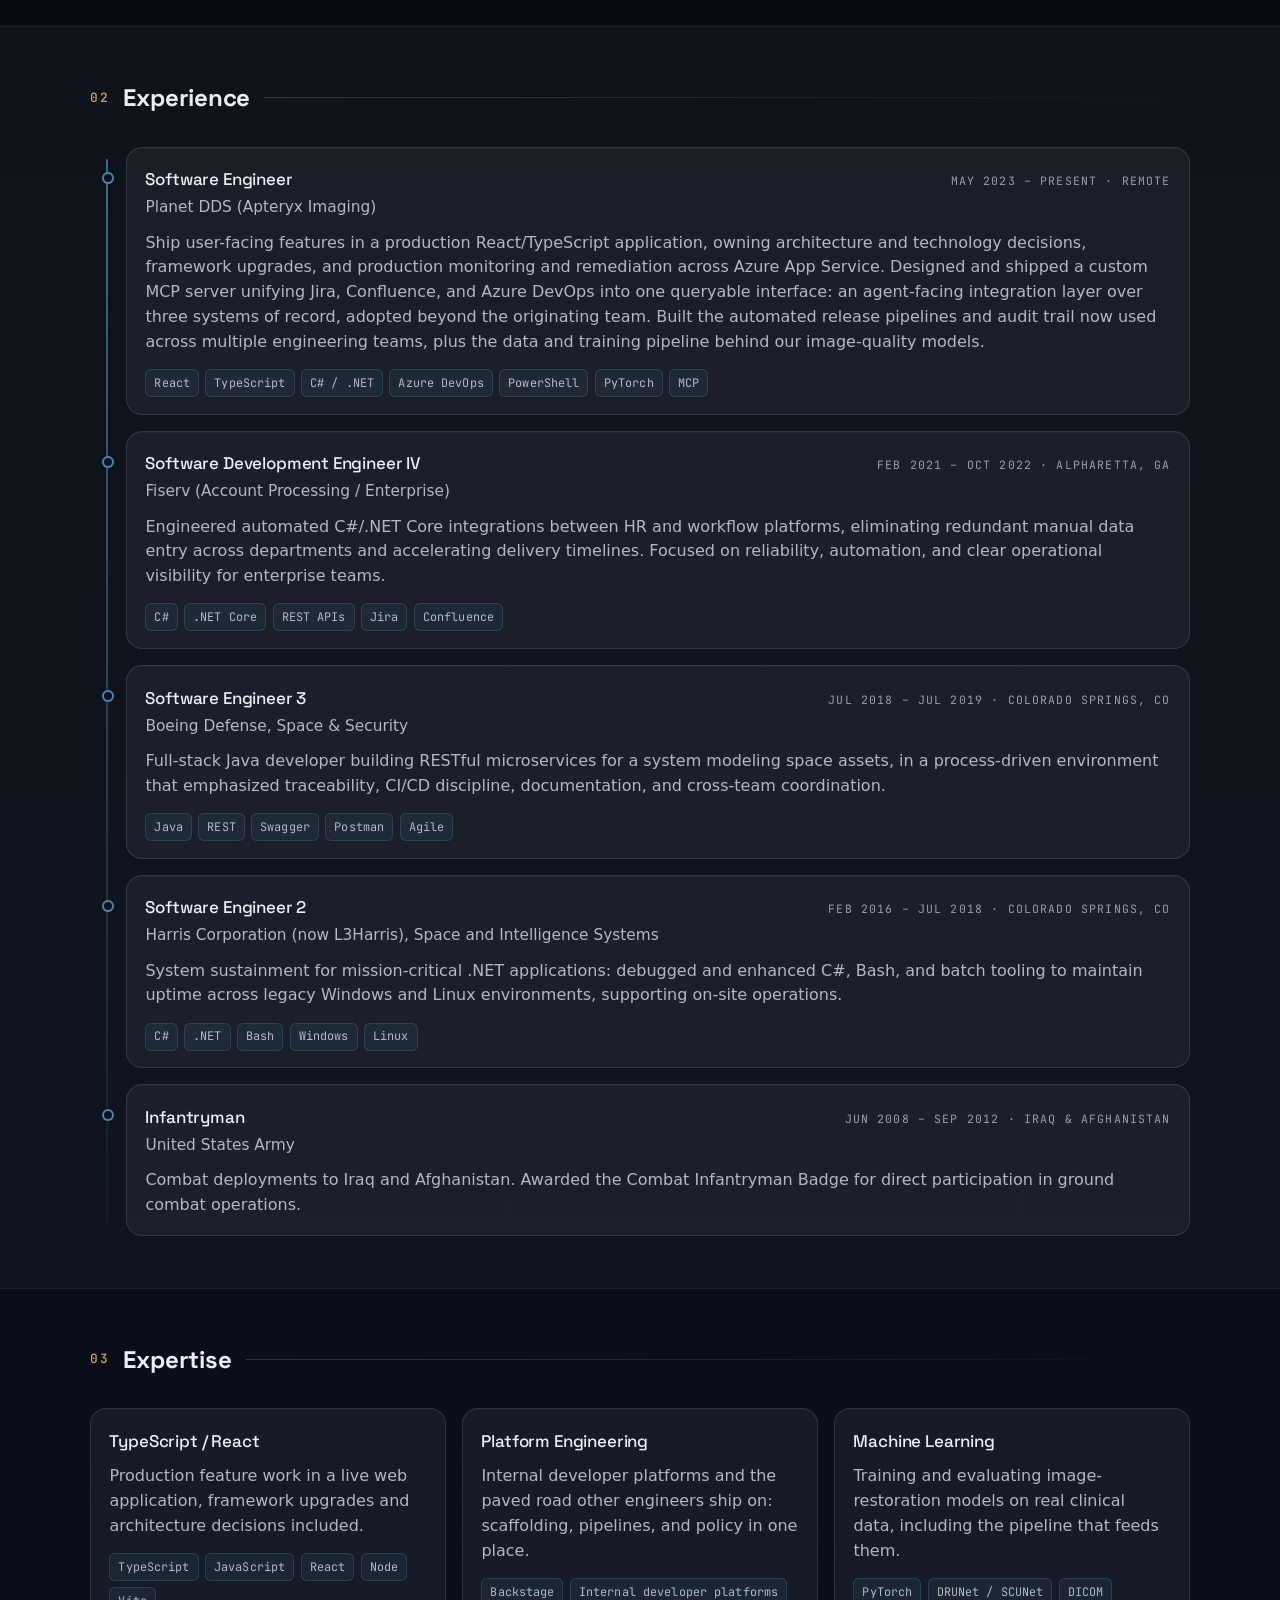
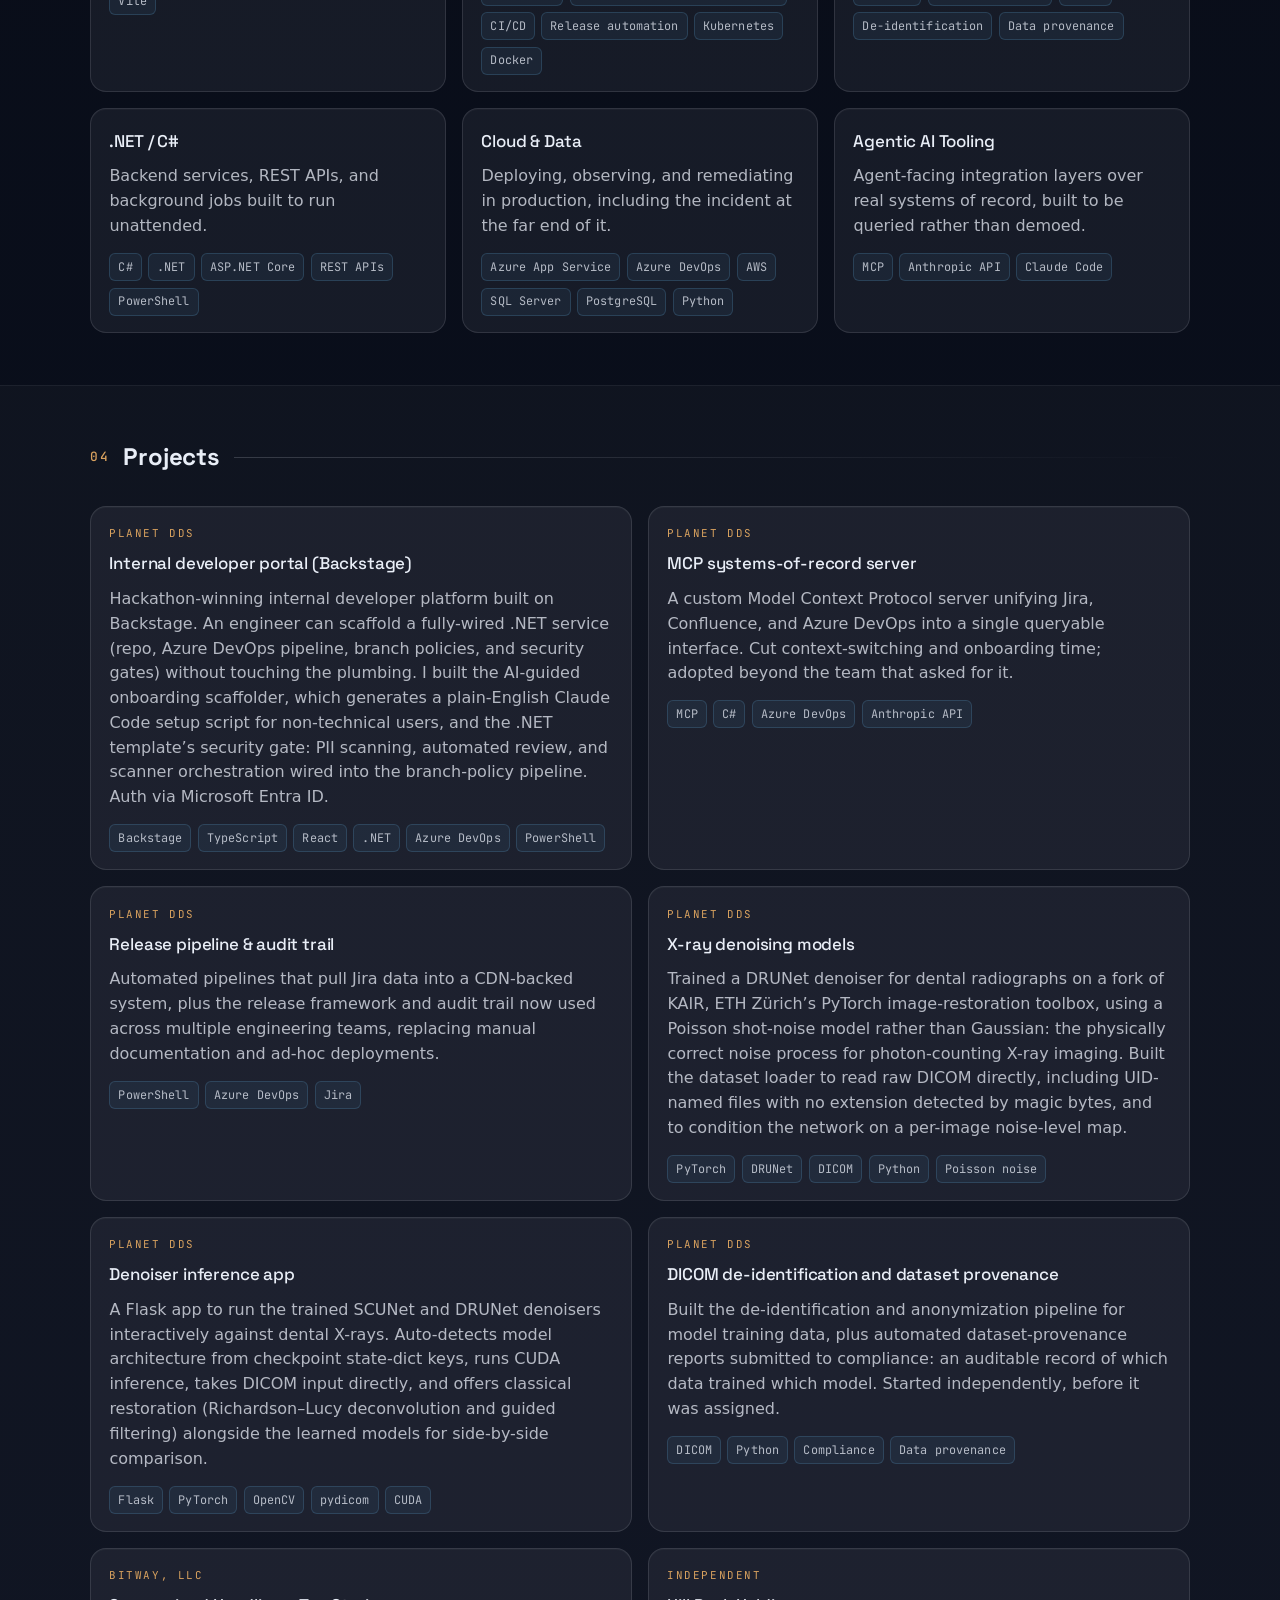
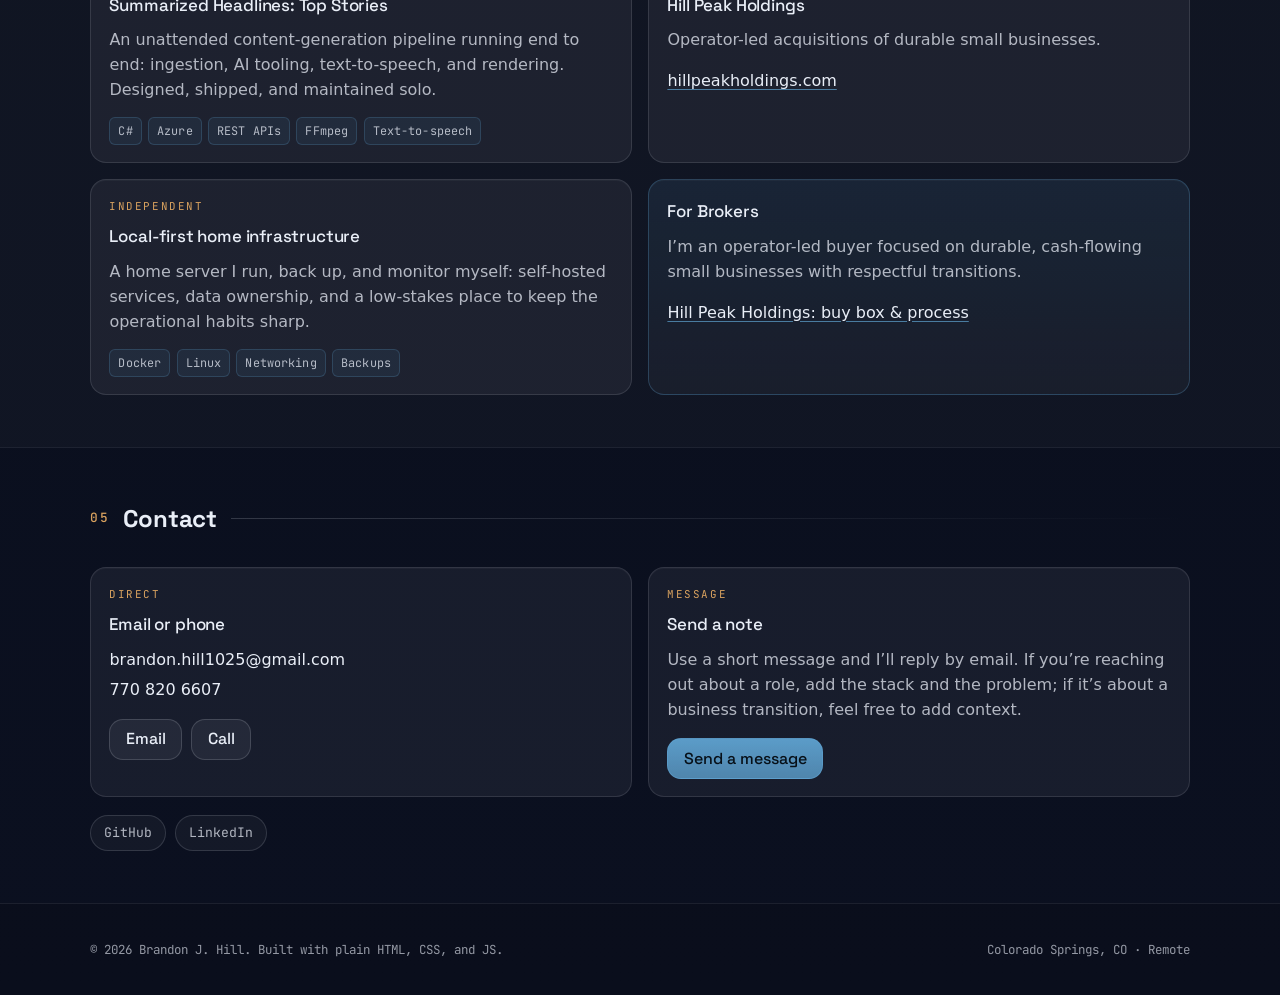
==== commit 6f4d31e3: "Signal ML, platform engineering, and TypeScript across About and Expertise About now opens on ten ye" ====
--- a/index.html
+++ b/index.html
@@ -319,29 +319,34 @@
 					<div class="prose">
 						<p>
 							I’m a Colorado Springs-based remote software engineer with ten
-							years of full-lifecycle experience. Today I ship user-facing
-							features in a production React/TypeScript imaging platform at
-							Planet DDS (Apteryx Imaging), and own the architecture calls,
-							framework upgrades, and production monitoring and remediation that
-							keep it running on Azure.
+							years across production web applications, platform engineering,
+							and machine learning. At Planet DDS (Apteryx Imaging) I ship
+							React and TypeScript features in a production imaging platform,
+							and own the architecture calls, framework upgrades, and the
+							production operations that keep it running on Azure App Service.
 						</p>
 						<p>
-							Most of what I build is infrastructure for other engineers:
-							automated release pipelines in PowerShell and Azure DevOps, a
-							release framework and audit trail now used across multiple teams,
-							and a custom MCP server that unifies Jira, Confluence, and Azure
-							DevOps behind a single queryable, agent-facing interface. I also
-							built the data and training pipeline behind our image-quality
-							models, from extraction and de-identification through PyTorch
-							training and evaluation.
+							Most of what I build is infrastructure other engineers work
+							inside: the release automation and internal tooling the
+							engineering org runs on, an internal developer portal on
+							Backstage that scaffolds a fully-wired .NET service, and a custom
+							MCP server that unifies Jira, Confluence, and Azure DevOps behind
+							a single queryable interface.
+						</p>
+						<p>
+							On the machine learning side, I trained DRUNet denoisers for
+							dental radiographs using a Poisson shot-noise model, the
+							physically correct noise process for photon-counting X-ray
+							imaging. I also built the DICOM de-identification and
+							dataset-provenance pipeline behind them, so there is an auditable
+							record of which data trained which model.
 						</p>
 						<p>
 							Before Planet DDS: enterprise workflow automation at Fiserv, and
 							mission systems in defense and space at Boeing Defense, Space
-							&amp; Security and Harris Space and Intelligence Systems. I’m a
-							U.S. Army infantry veteran with combat deployments to Iraq and
-							Afghanistan. That experience shaped how I work: steady under
-							pressure, process-aware, and committed to doing the basics well.
+							&amp; Security and Harris Space and Intelligence Systems, where I
+							held a TS/SCI clearance. Before that, four years in the U.S. Army
+							as an infantryman.
 						</p>
 						<p>
 							Outside of work I’m in the mountains, running a local-first home
@@ -554,20 +559,6 @@
 
 					<div class="grid cards-3">
 						<article class="card">
-							<h3 class="card-title">.NET / C#</h3>
-							<p class="card-body">
-								Backend services, integrations, and background jobs built to run
-								unattended.
-							</p>
-							<ul class="tags">
-								<li class="tag">C#</li>
-								<li class="tag">.NET</li>
-								<li class="tag">ASP.NET Core</li>
-								<li class="tag">PowerShell</li>
-							</ul>
-						</article>
-
-						<article class="card">
 							<h3 class="card-title">TypeScript / React</h3>
 							<p class="card-body">
 								Production feature work in a live web application, framework
@@ -583,7 +574,53 @@
 						</article>
 
 						<article class="card">
-							<h3 class="card-title">Cloud &amp; Platform</h3>
+							<h3 class="card-title">Platform Engineering</h3>
+							<p class="card-body">
+								Internal developer platforms and the paved road other engineers
+								ship on: scaffolding, pipelines, and policy in one place.
+							</p>
+							<ul class="tags">
+								<li class="tag">Backstage</li>
+								<li class="tag">Internal developer platforms</li>
+								<li class="tag">CI/CD</li>
+								<li class="tag">Release automation</li>
+								<li class="tag">Kubernetes</li>
+								<li class="tag">Docker</li>
+							</ul>
+						</article>
+
+						<article class="card">
+							<h3 class="card-title">Machine Learning</h3>
+							<p class="card-body">
+								Training and evaluating image-restoration models on real
+								clinical data, including the pipeline that feeds them.
+							</p>
+							<ul class="tags">
+								<li class="tag">PyTorch</li>
+								<li class="tag">DRUNet / SCUNet</li>
+								<li class="tag">DICOM</li>
+								<li class="tag">De-identification</li>
+								<li class="tag">Data provenance</li>
+							</ul>
+						</article>
+
+						<article class="card">
+							<h3 class="card-title">.NET / C#</h3>
+							<p class="card-body">
+								Backend services, REST APIs, and background jobs built to run
+								unattended.
+							</p>
+							<ul class="tags">
+								<li class="tag">C#</li>
+								<li class="tag">.NET</li>
+								<li class="tag">ASP.NET Core</li>
+								<li class="tag">REST APIs</li>
+								<li class="tag">PowerShell</li>
+							</ul>
+						</article>
+
+						<article class="card">
+							<h3 class="card-title">Cloud &amp; Data</h3>
 							<p class="card-body">
 								Deploying, observing, and remediating in production, including
 								the incident at the far end of it.
@@ -592,33 +629,6 @@
 								<li class="tag">Azure App Service</li>
 								<li class="tag">Azure DevOps</li>
 								<li class="tag">AWS</li>
-								<li class="tag">Kubernetes</li>
-								<li class="tag">Docker</li>
-							</ul>
-						</article>
-
-						<article class="card">
-							<h3 class="card-title">Release Automation &amp; CI/CD</h3>
-							<p class="card-body">
-								Turning deployments into a repeatable, auditable process instead
-								of a ritual that depends on who is awake.
-							</p>
-							<ul class="tags">
-								<li class="tag">CI/CD</li>
-								<li class="tag">Release governance</li>
-								<li class="tag">Audit trails</li>
-								<li class="tag">Monitoring</li>
-							</ul>
-						</article>
-
-						<article class="card">
-							<h3 class="card-title">APIs, Data &amp; Integrations</h3>
-							<p class="card-body">
-								Interfaces and schemas that are predictable, versionable, and
-								safe to operate.
-							</p>
-							<ul class="tags">
-								<li class="tag">REST</li>
 								<li class="tag">SQL Server</li>
 								<li class="tag">PostgreSQL</li>
 								<li class="tag">Python</li>
@@ -635,7 +645,6 @@
 								<li class="tag">MCP</li>
 								<li class="tag">Anthropic API</li>
 								<li class="tag">Claude Code</li>
-								<li class="tag">PyTorch</li>
 							</ul>
 						</article>
 					</div>
@@ -753,6 +762,26 @@
 								<li class="tag">OpenCV</li>
 								<li class="tag">pydicom</li>
 								<li class="tag">CUDA</li>
+							</ul>
+						</article>
+
+						<article class="card">
+							<p class="card-label">Planet DDS</p>
+							<h3 class="card-title">
+								DICOM de-identification and dataset provenance
+							</h3>
+							<p class="card-body">
+								Built the de-identification and anonymization pipeline for
+								model training data, plus automated dataset-provenance reports
+								submitted to compliance: an auditable record of which data
+								trained which model. Started independently, before it was
+								assigned.
+							</p>
+							<ul class="tags">
+								<li class="tag">DICOM</li>
+								<li class="tag">Python</li>
+								<li class="tag">Compliance</li>
+								<li class="tag">Data provenance</li>
 							</ul>
 						</article>
 
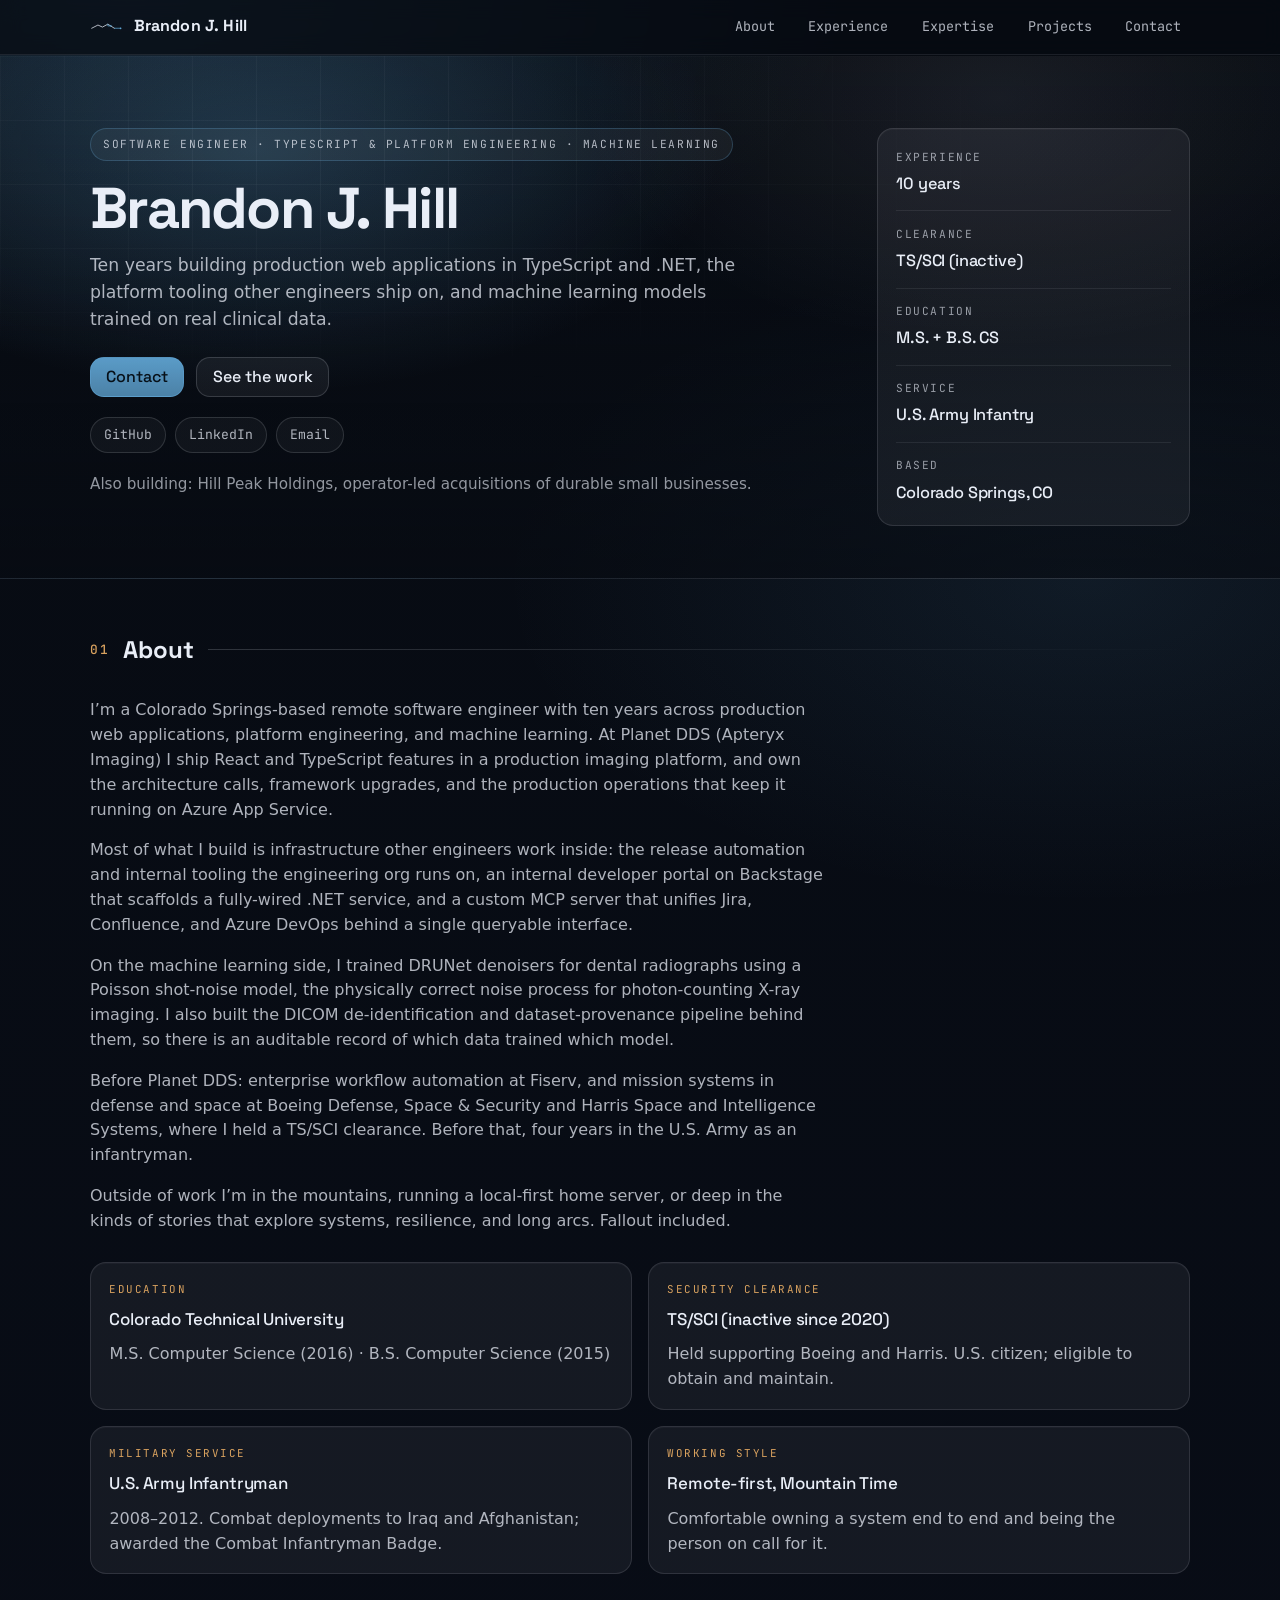
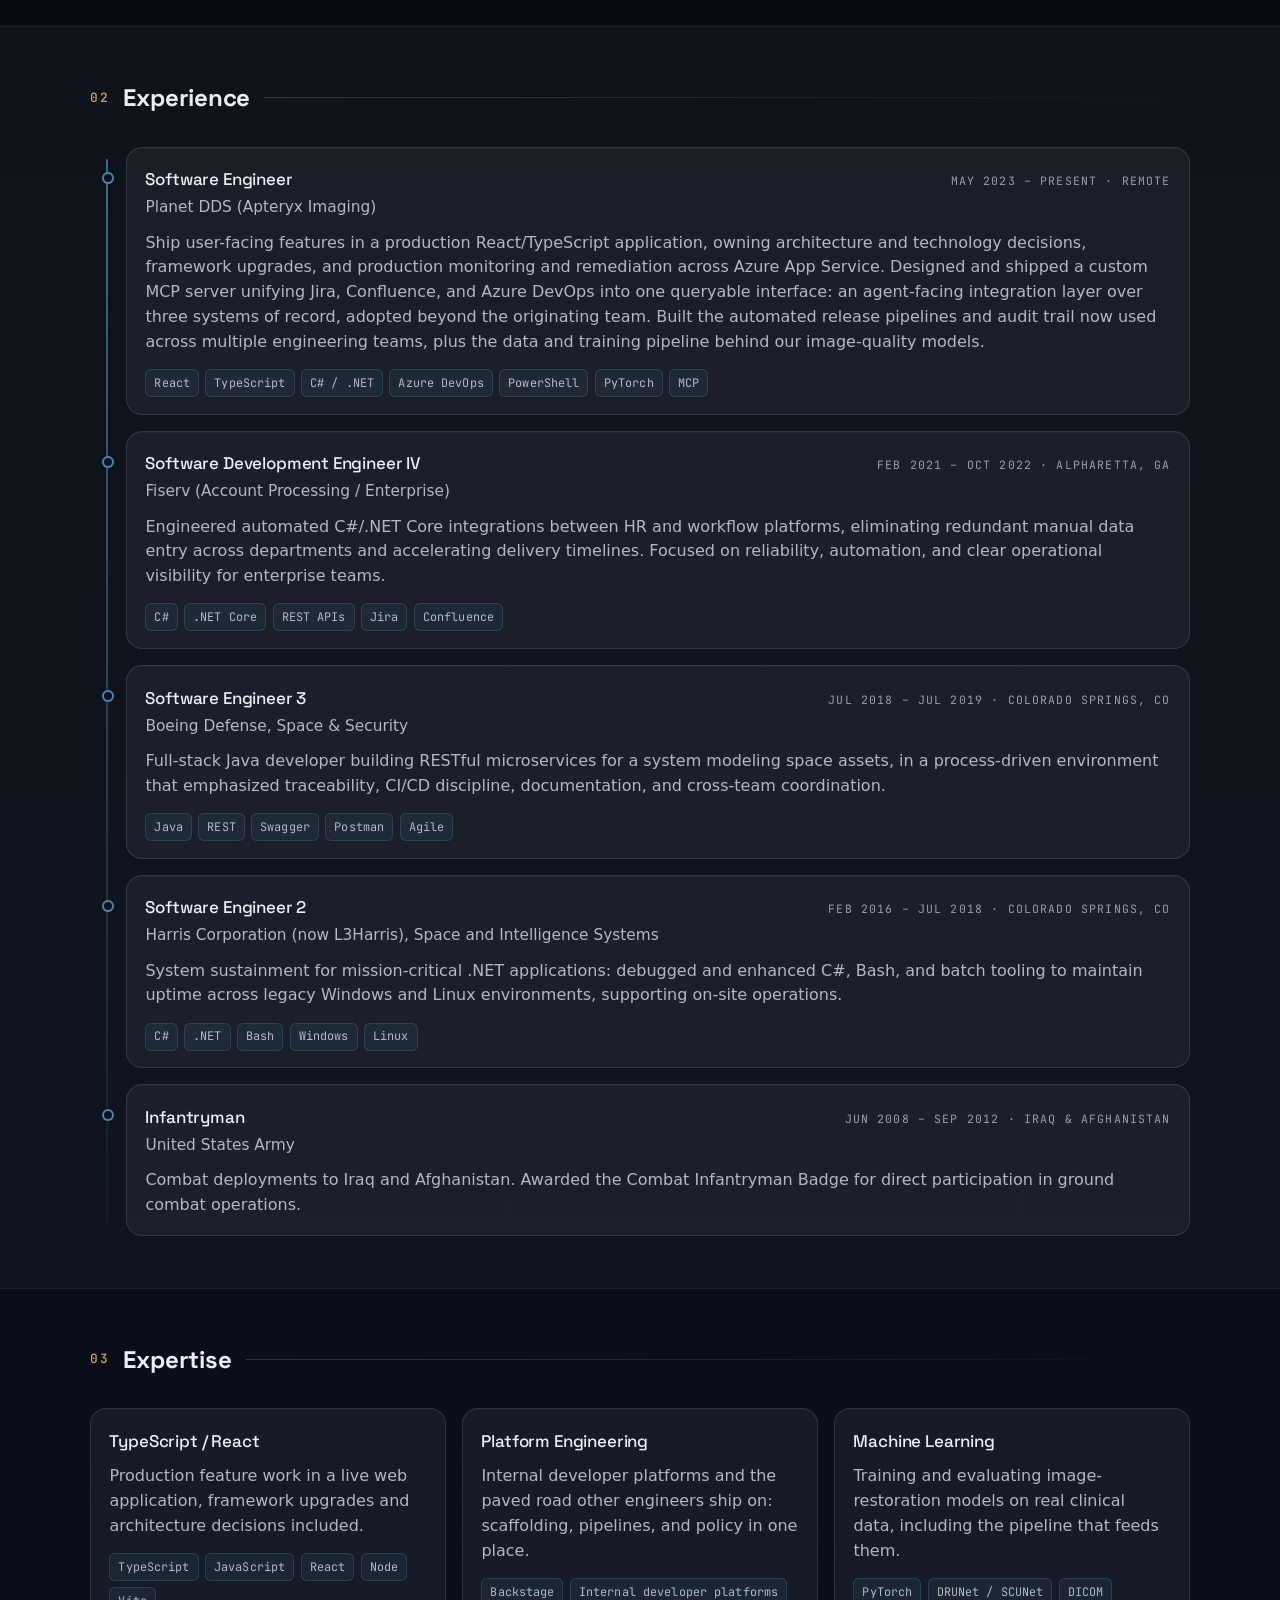
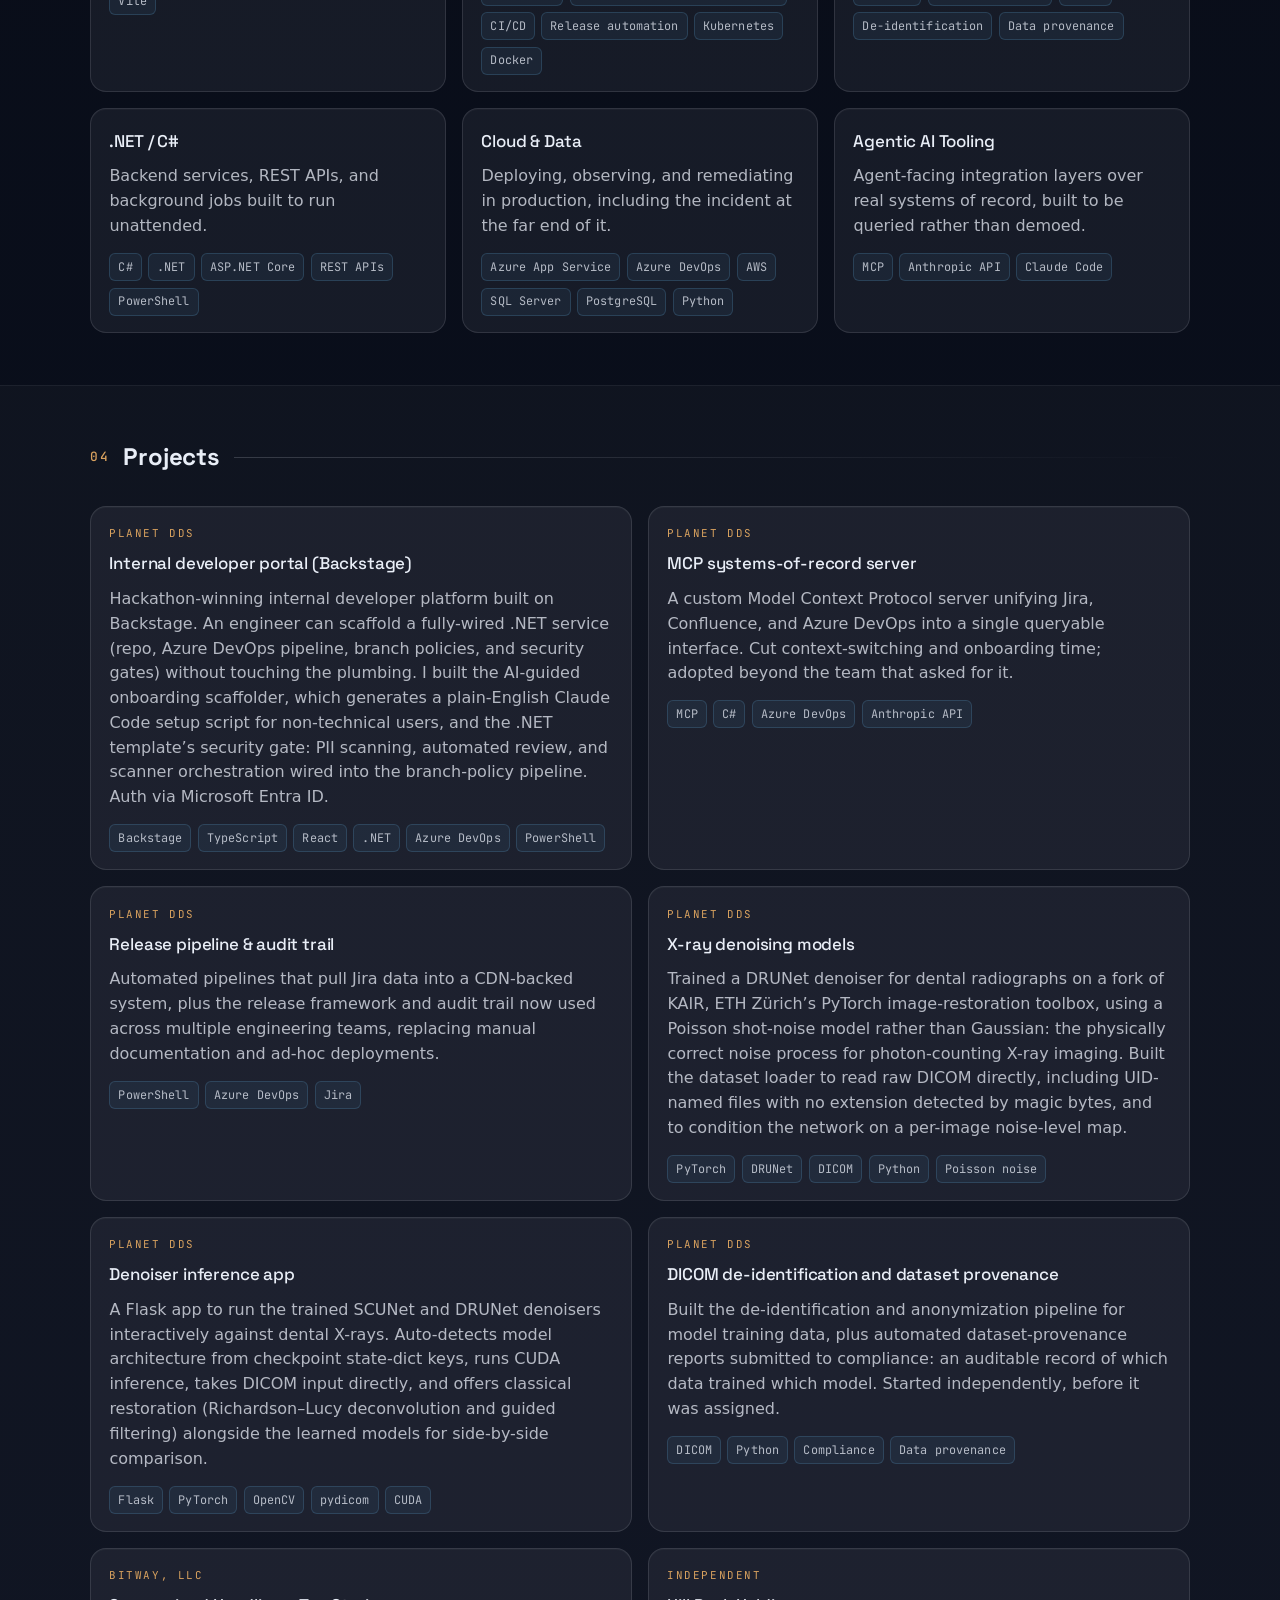
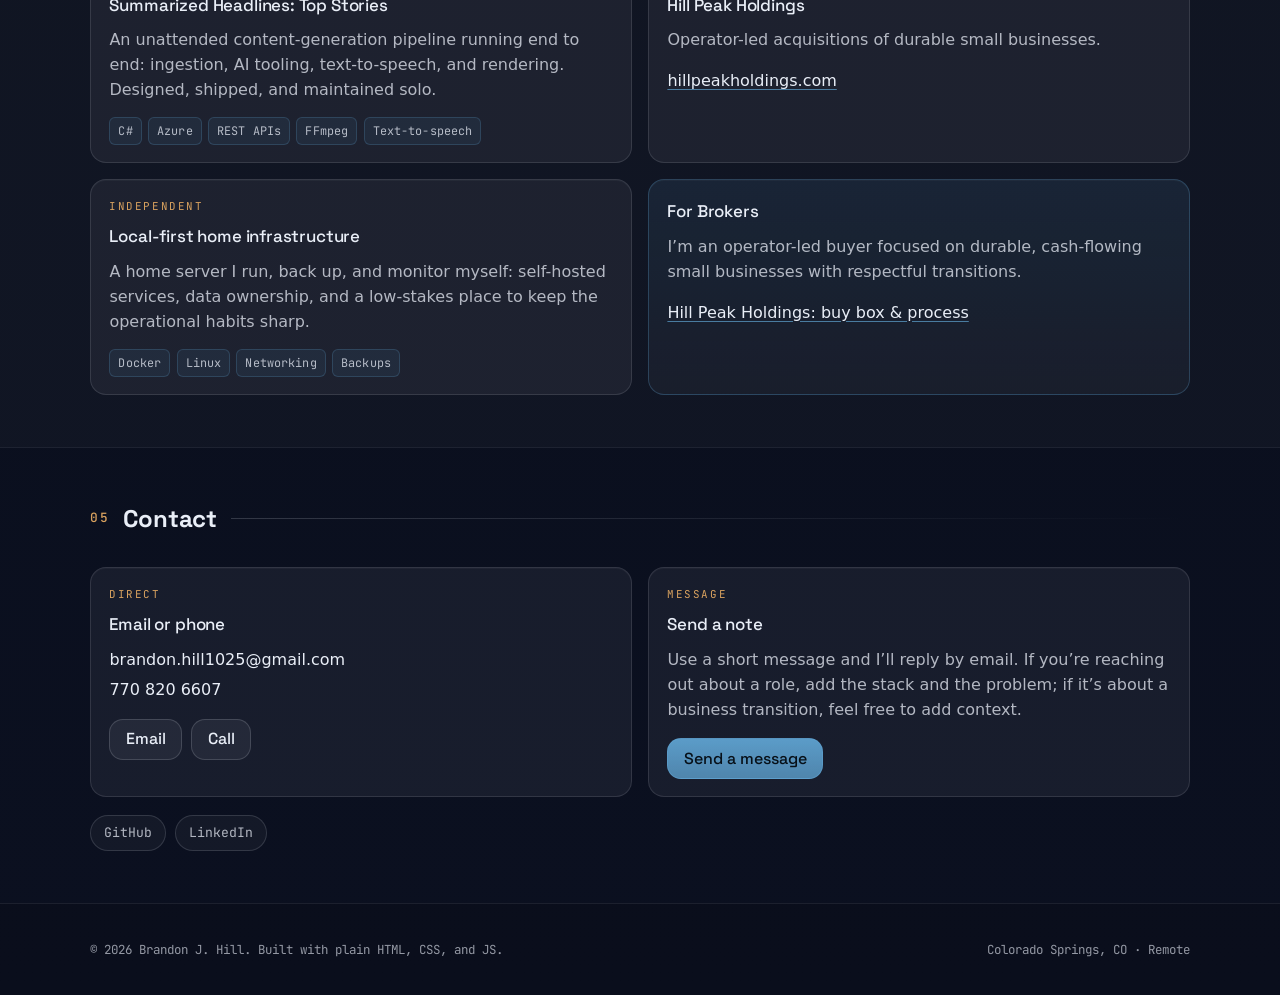
==== commit 53229cee: "Lead the hero with TypeScript, platform engineering, and machine learning The badge and subhead led " ====
--- a/index.html
+++ b/index.html
@@ -14,7 +14,7 @@
 		<title>Brandon J. Hill | Software Engineer</title>
 		<meta
 			name="description"
-			content="Brandon J. Hill is a Colorado Springs-based remote software engineer with ten years building production web applications, release automation, and agent-facing developer tooling across .NET, TypeScript, and Azure."
+			content="Brandon J. Hill is a Colorado Springs-based remote software engineer with ten years building production web applications in TypeScript and .NET, platform tooling, and machine learning models on real clinical data."
 		/>
 		<meta
 			name="author"
@@ -44,7 +44,7 @@
 		/>
 		<meta
 			property="og:description"
-			content="Ten years building production web applications, release automation, and agent-facing developer tooling across .NET, TypeScript, and Azure."
+			content="Ten years building production web applications in TypeScript and .NET, platform tooling, and machine learning models on real clinical data."
 		/>
 		<meta
 			property="og:url"
@@ -66,7 +66,7 @@
 		/>
 		<meta
 			name="twitter:description"
-			content="Ten years building production web applications, release automation, and agent-facing developer tooling across .NET, TypeScript, and Azure."
+			content="Ten years building production web applications in TypeScript and .NET, platform tooling, and machine learning models on real clinical data."
 		/>
 		<meta
 			name="twitter:image"
@@ -112,7 +112,7 @@
 				"email": "mailto:brandon.hill1025@gmail.com",
 				"telephone": "+1-770-820-6607",
 				"jobTitle": "Software Engineer",
-				"description": "Software engineer with ten years of experience building production web applications, release automation, and agent-facing developer tooling.",
+				"description": "Software engineer with ten years of experience building production web applications in TypeScript and .NET, platform tooling, and machine learning models on clinical imaging data.",
 				"address": {
 					"@type": "PostalAddress",
 					"addressLocality": "Colorado Springs",
@@ -133,6 +133,10 @@
 					"ASP.NET Core",
 					"TypeScript",
 					"React",
+					"Machine learning",
+					"PyTorch",
+					"Platform engineering",
+					"Backstage",
 					"Azure DevOps",
 					"CI/CD and release automation",
 					"Model Context Protocol",
@@ -218,14 +222,14 @@
 				<div class="container hero-grid">
 					<div class="hero-main">
 						<p class="badge">
-							Software Engineer · Platform &amp; Release Automation · Agentic
-							Tooling
+							Software Engineer · TypeScript &amp; Platform Engineering ·
+							Machine Learning
 						</p>
 						<h1>Brandon J. Hill</h1>
 						<p class="subhead">
-							Ten years building production web applications, release
-							automation, and the internal tooling other engineers work inside,
-							across .NET, TypeScript, and Azure.
+							Ten years building production web applications in TypeScript and
+							.NET, the platform tooling other engineers ship on, and machine
+							learning models trained on real clinical data.
 						</p>
 
 						<div class="hero-actions">
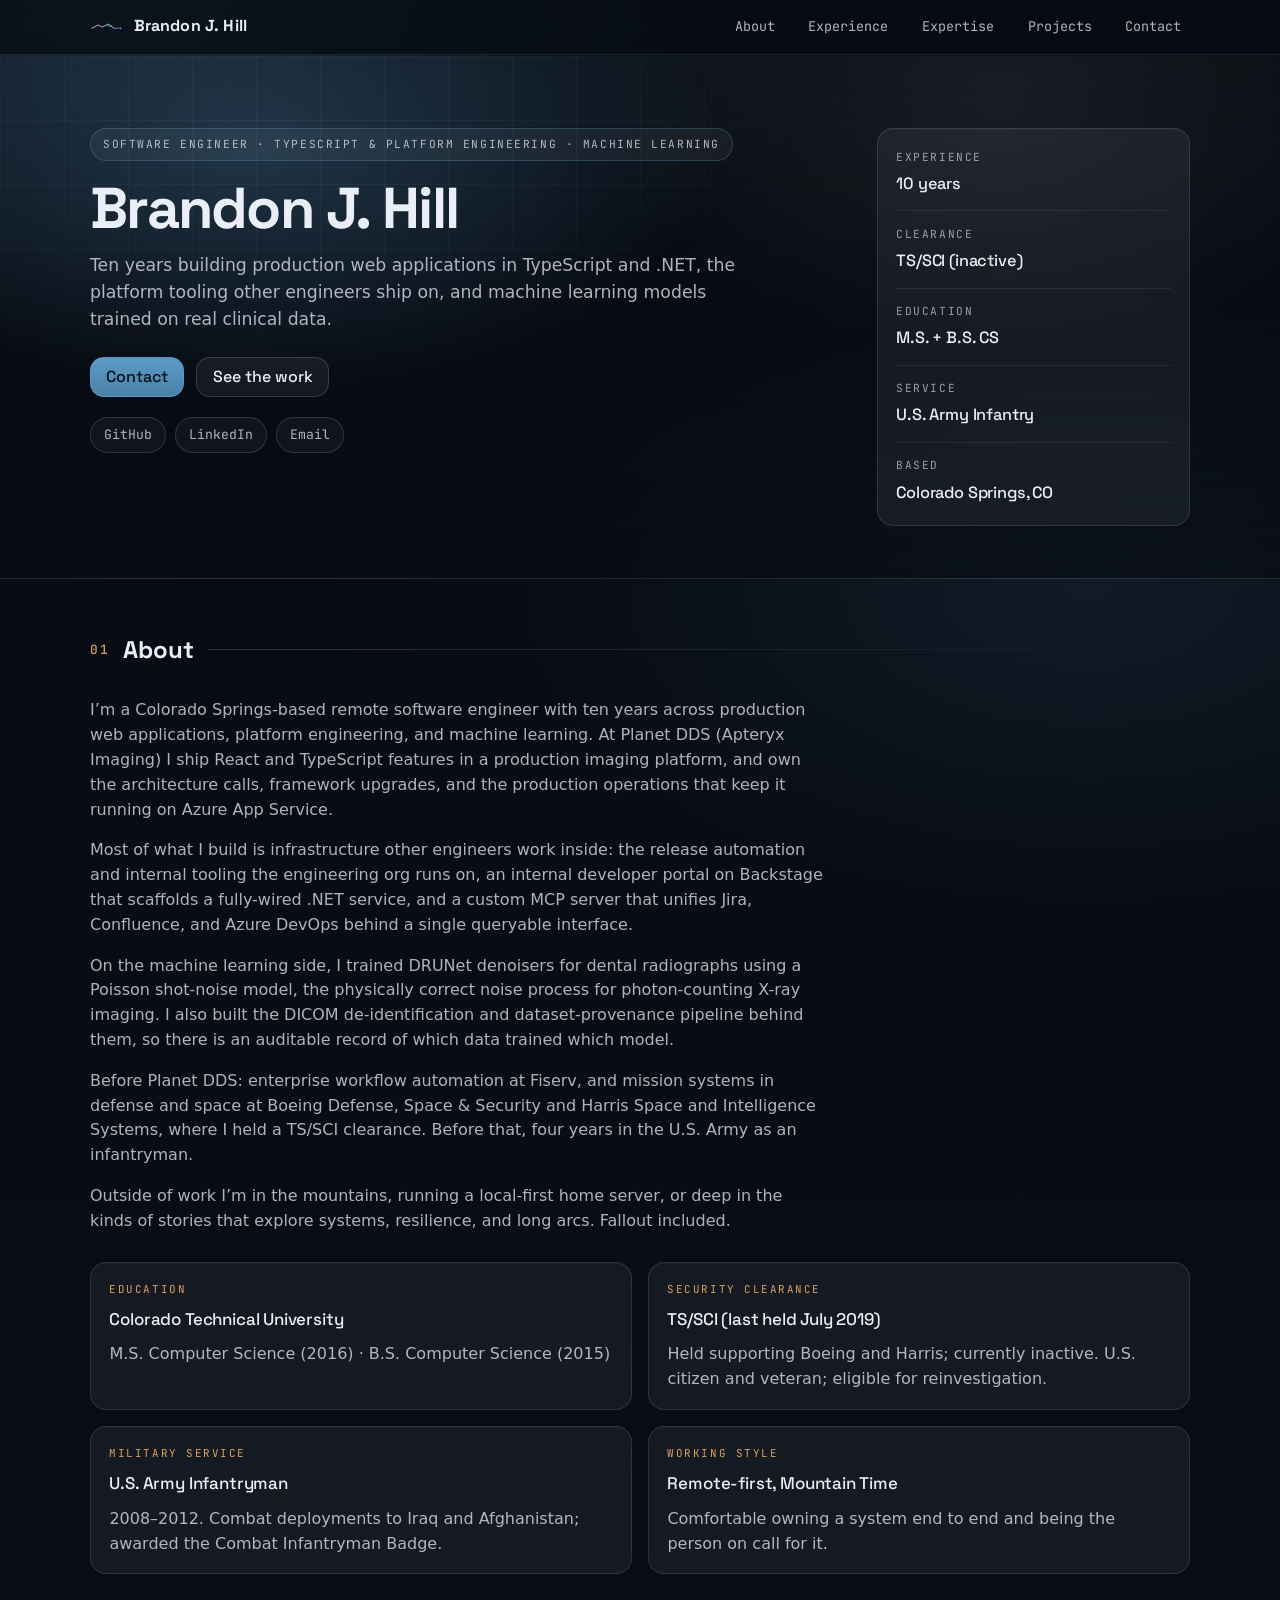
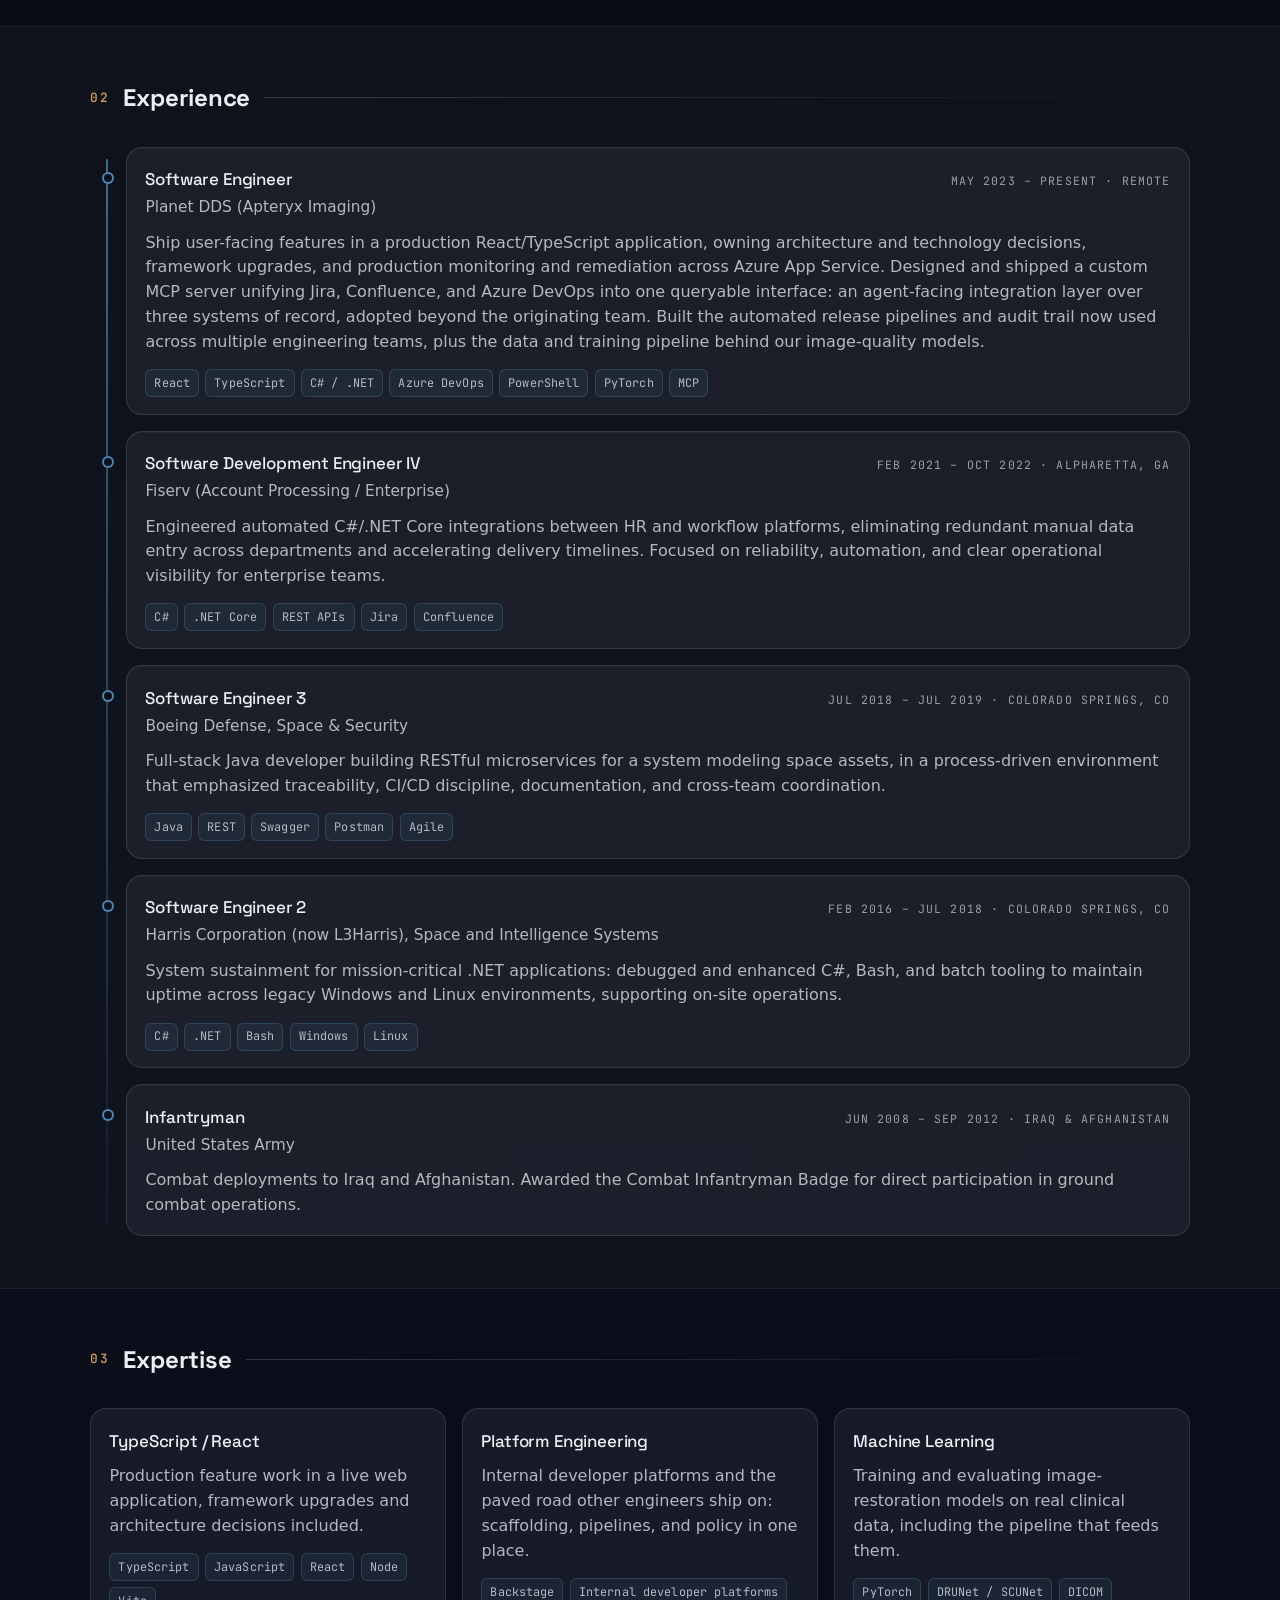
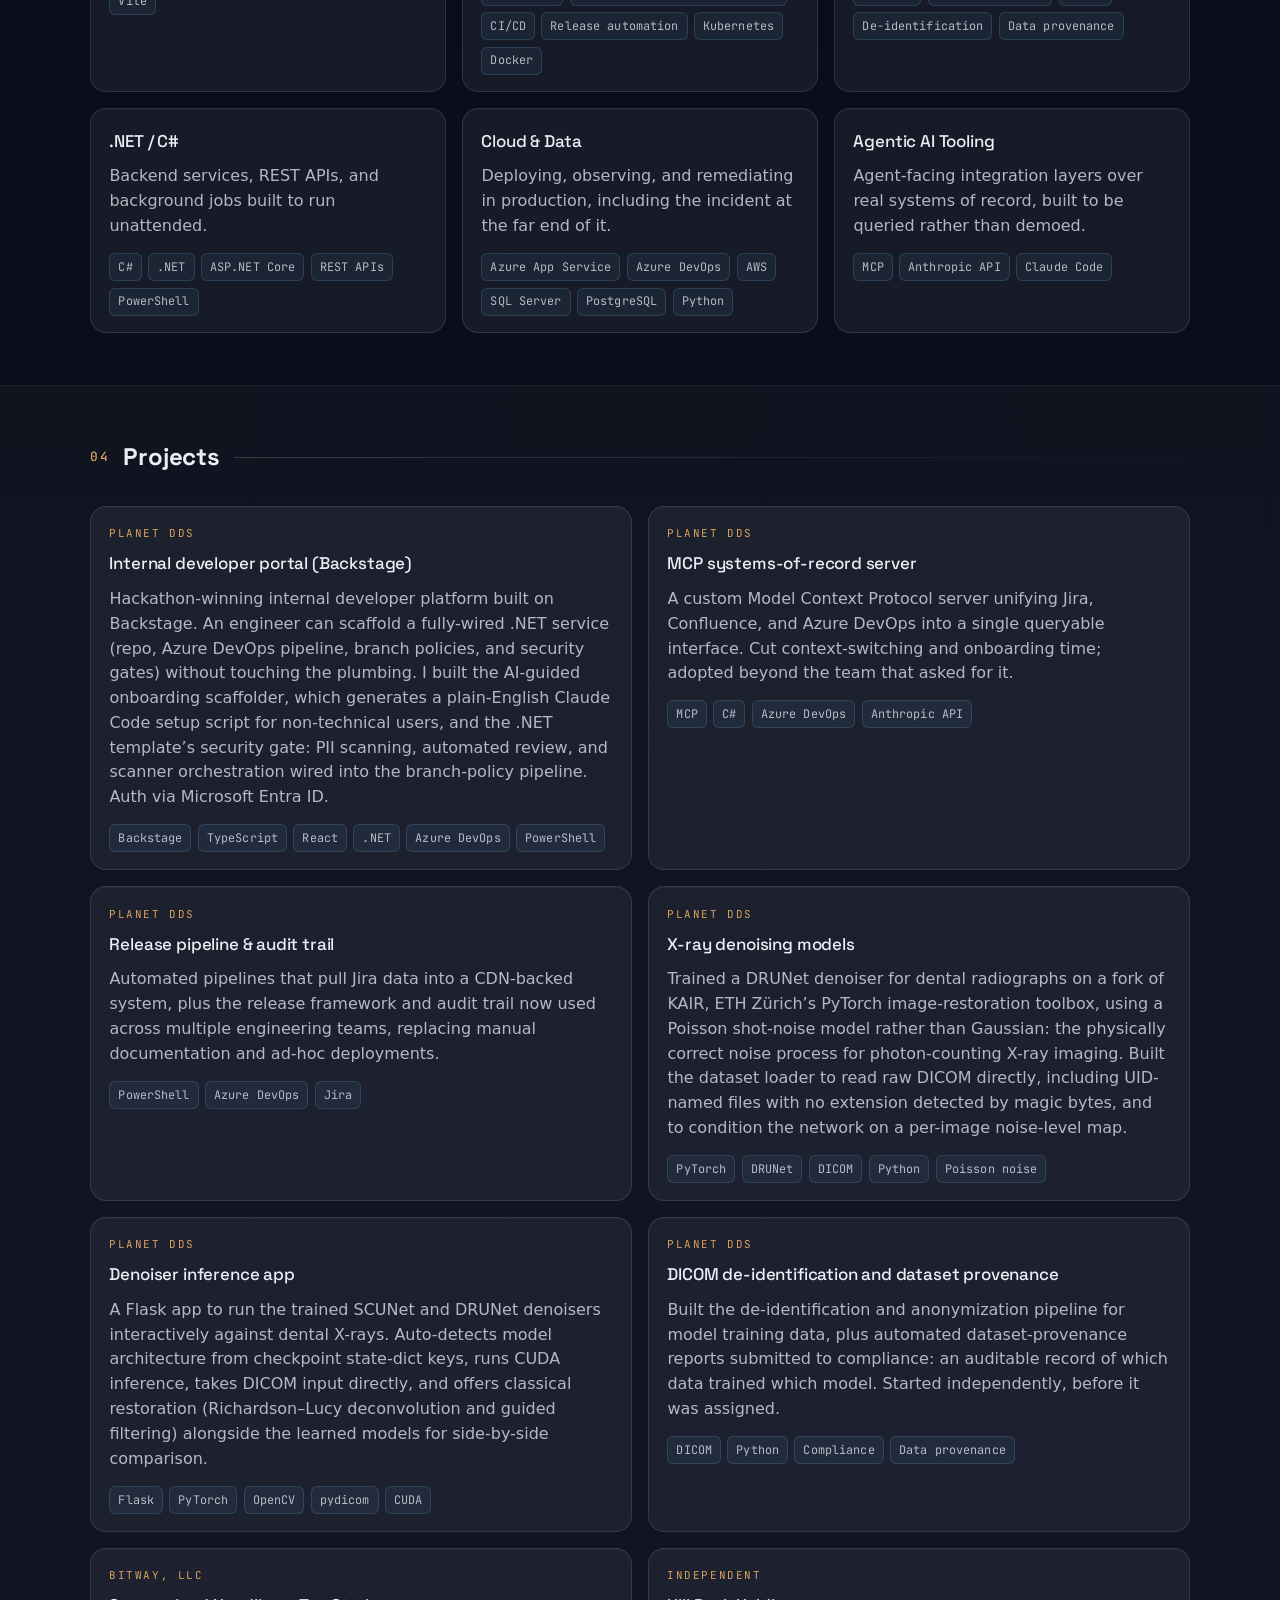
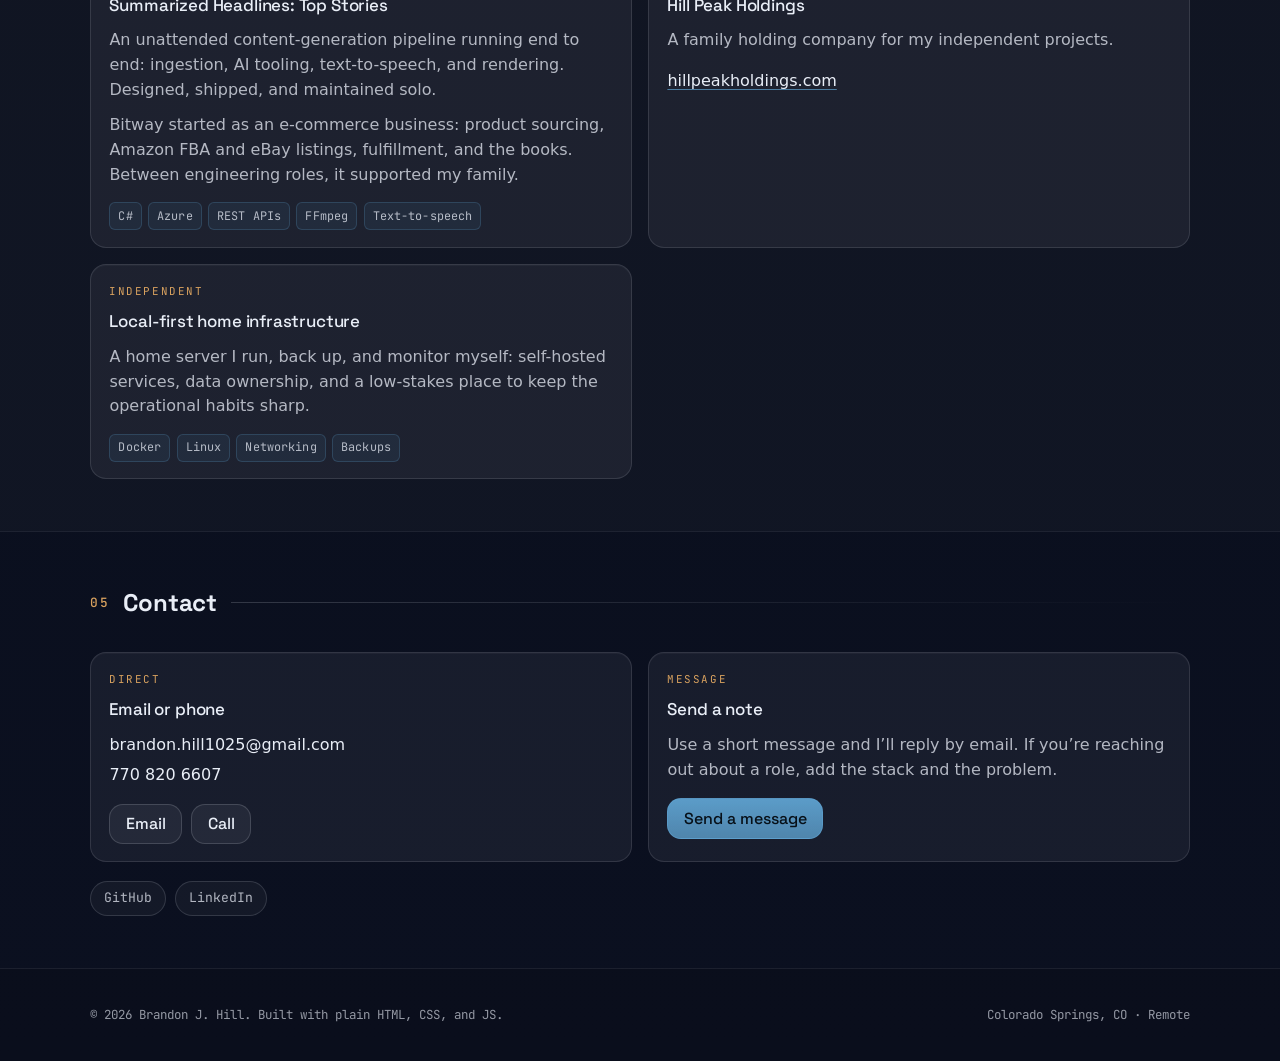
==== commit 7b19d663: "Match clearance dates to resume, add link-preview image, and focus the site on engineering - Clearan" ====
--- a/index.html
+++ b/index.html
@@ -52,7 +52,7 @@
 		/>
 		<meta
 			property="og:image"
-			content="/assets/hero.jpg"
+			content="https://brandonjhill.com/assets/og-image.png"
 		/>
 
 		<!-- Twitter -->
@@ -70,7 +70,7 @@
 		/>
 		<meta
 			name="twitter:image"
-			content="/assets/hero.jpg"
+			content="https://brandonjhill.com/assets/og-image.png"
 		/>
 
 		<link
@@ -269,11 +269,6 @@
 								Email
 							</a>
 						</div>
-
-						<p class="micro">
-							Also building: Hill Peak Holdings, operator-led acquisitions of
-							durable small businesses.
-						</p>
 					</div>
 
 					<aside
@@ -369,10 +364,10 @@
 						</div>
 						<div class="card">
 							<p class="card-label">Security clearance</p>
-							<h3 class="card-title">TS/SCI (inactive since 2020)</h3>
-							<p class="card-body">
-								Held supporting Boeing and Harris. U.S. citizen; eligible to
-								obtain and maintain.
+							<h3 class="card-title">TS/SCI (last held July 2019)</h3>
+							<p class="card-body">
+								Held supporting Boeing and Harris; currently inactive. U.S.
+								citizen and veteran; eligible for reinvestigation.
 							</p>
 						</div>
 						<div class="card">
@@ -797,6 +792,11 @@
 								ingestion, AI tooling, text-to-speech, and rendering. Designed,
 								shipped, and maintained solo.
 							</p>
+							<p class="card-body">
+								Bitway started as an e-commerce business: product sourcing,
+								Amazon FBA and eBay listings, fulfillment, and the books.
+								Between engineering roles, it supported my family.
+							</p>
 							<ul class="tags">
 								<li class="tag">C#</li>
 								<li class="tag">Azure</li>
@@ -810,7 +810,7 @@
 							<p class="card-label">Independent</p>
 							<h3 class="card-title">Hill Peak Holdings</h3>
 							<p class="card-body">
-								Operator-led acquisitions of durable small businesses.
+								A family holding company for my independent projects.
 							</p>
 							<p class="card-actions">
 								<a
@@ -837,23 +837,6 @@
 								<li class="tag">Networking</li>
 								<li class="tag">Backups</li>
 							</ul>
-						</article>
-
-						<article class="card callout">
-							<h3 class="card-title">For Brokers</h3>
-							<p class="card-body">
-								I’m an operator-led buyer focused on durable, cash-flowing small
-								businesses with respectful transitions.
-							</p>
-							<p class="card-actions">
-								<a
-									class="text-link"
-									href="https://hillpeakholdings.com/"
-									rel="noopener noreferrer"
-									target="_blank"
-									>Hill Peak Holdings: buy box &amp; process</a
-								>
-							</p>
 						</article>
 					</div>
 				</div>
@@ -909,8 +892,7 @@
 							<h3 class="card-title">Send a note</h3>
 							<p class="card-body">
 								Use a short message and I’ll reply by email. If you’re reaching
-								out about a role, add the stack and the problem; if it’s about a
-								business transition, feel free to add context.
+								out about a role, add the stack and the problem.
 							</p>
 							<div class="card-actions">
 								<button
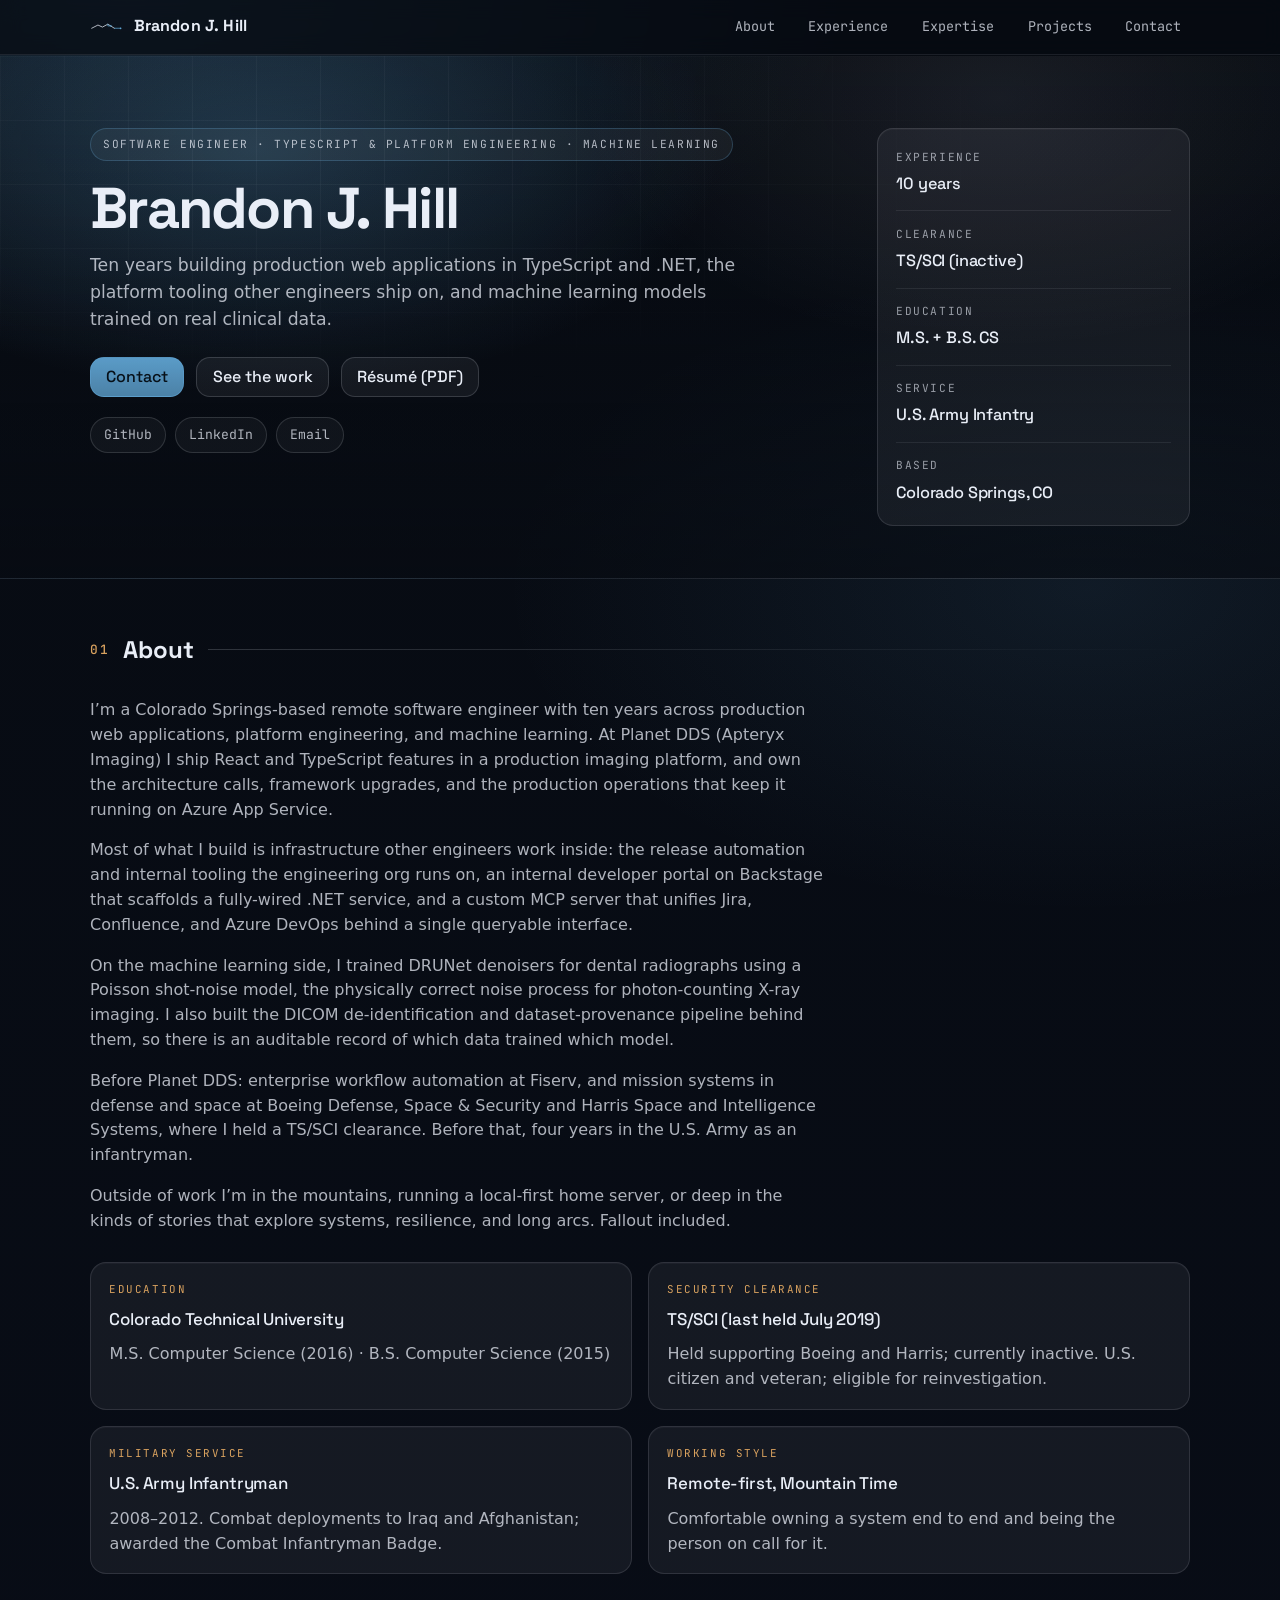
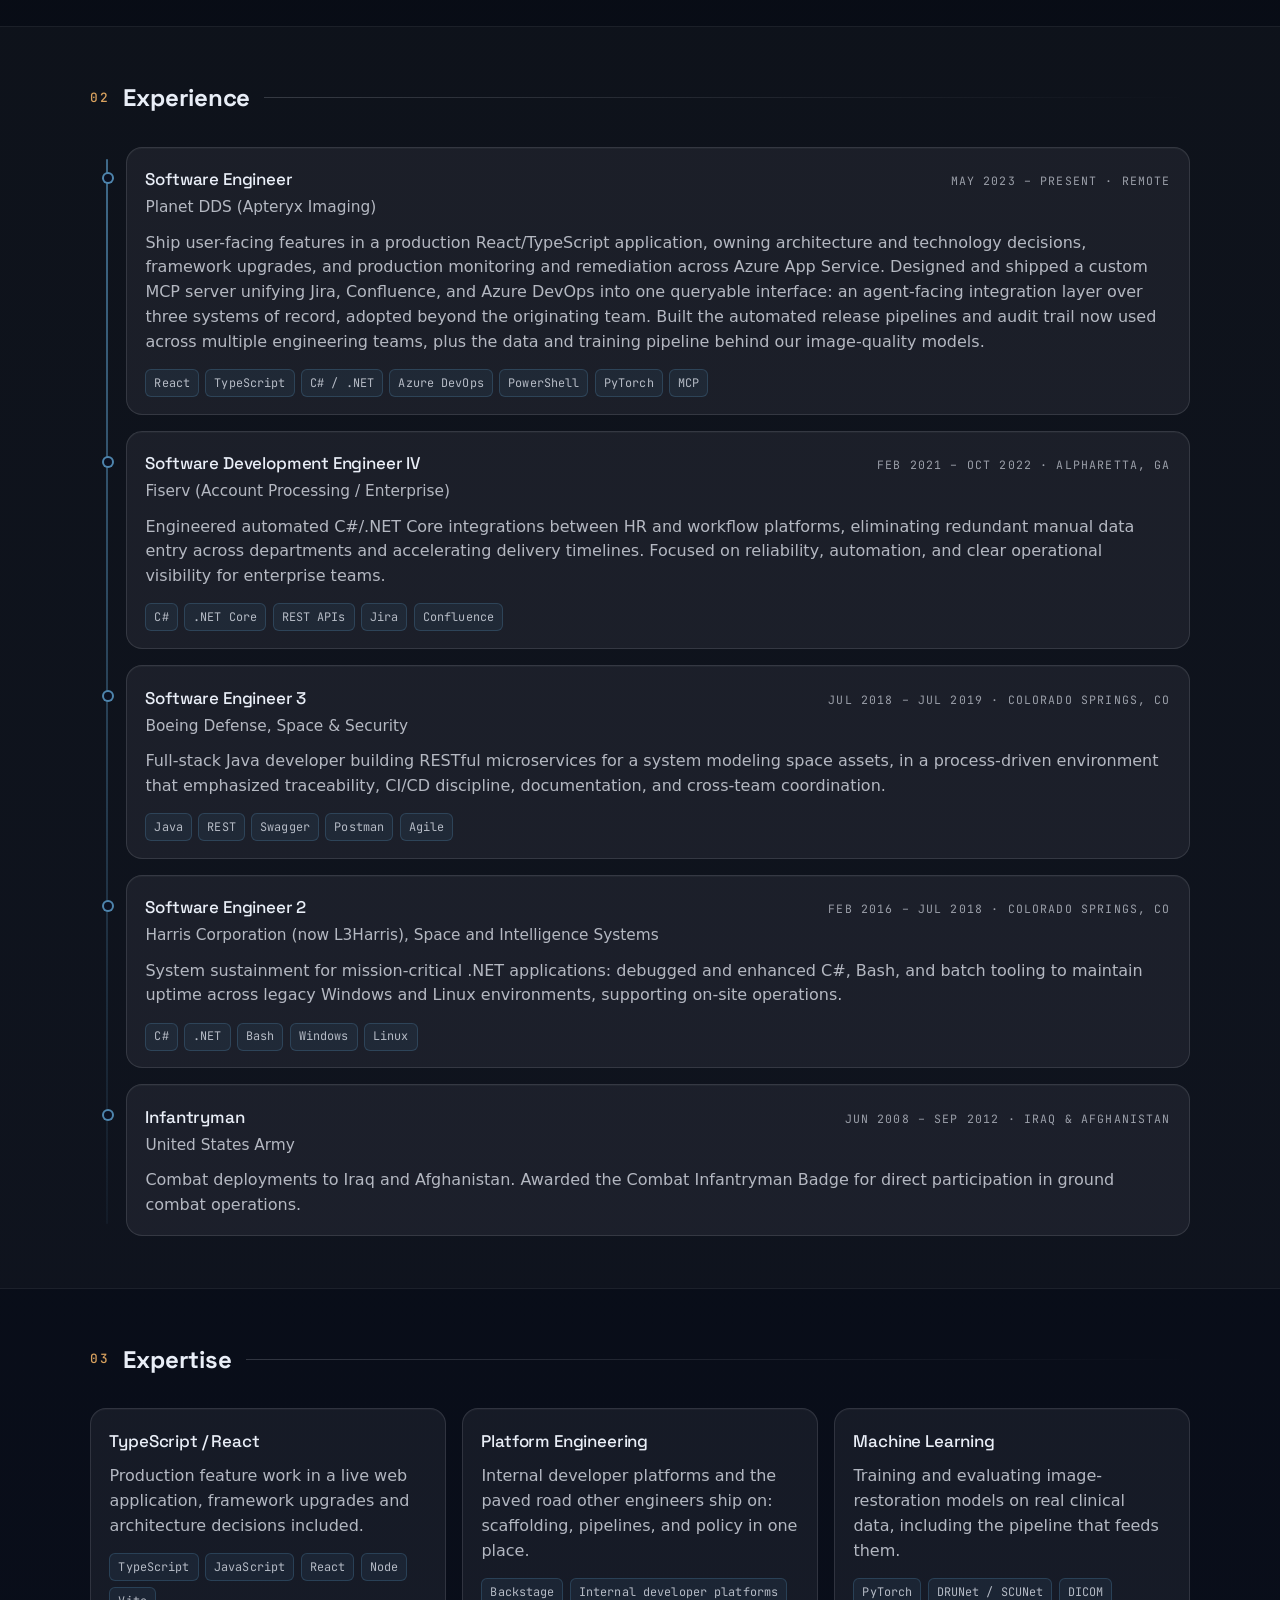
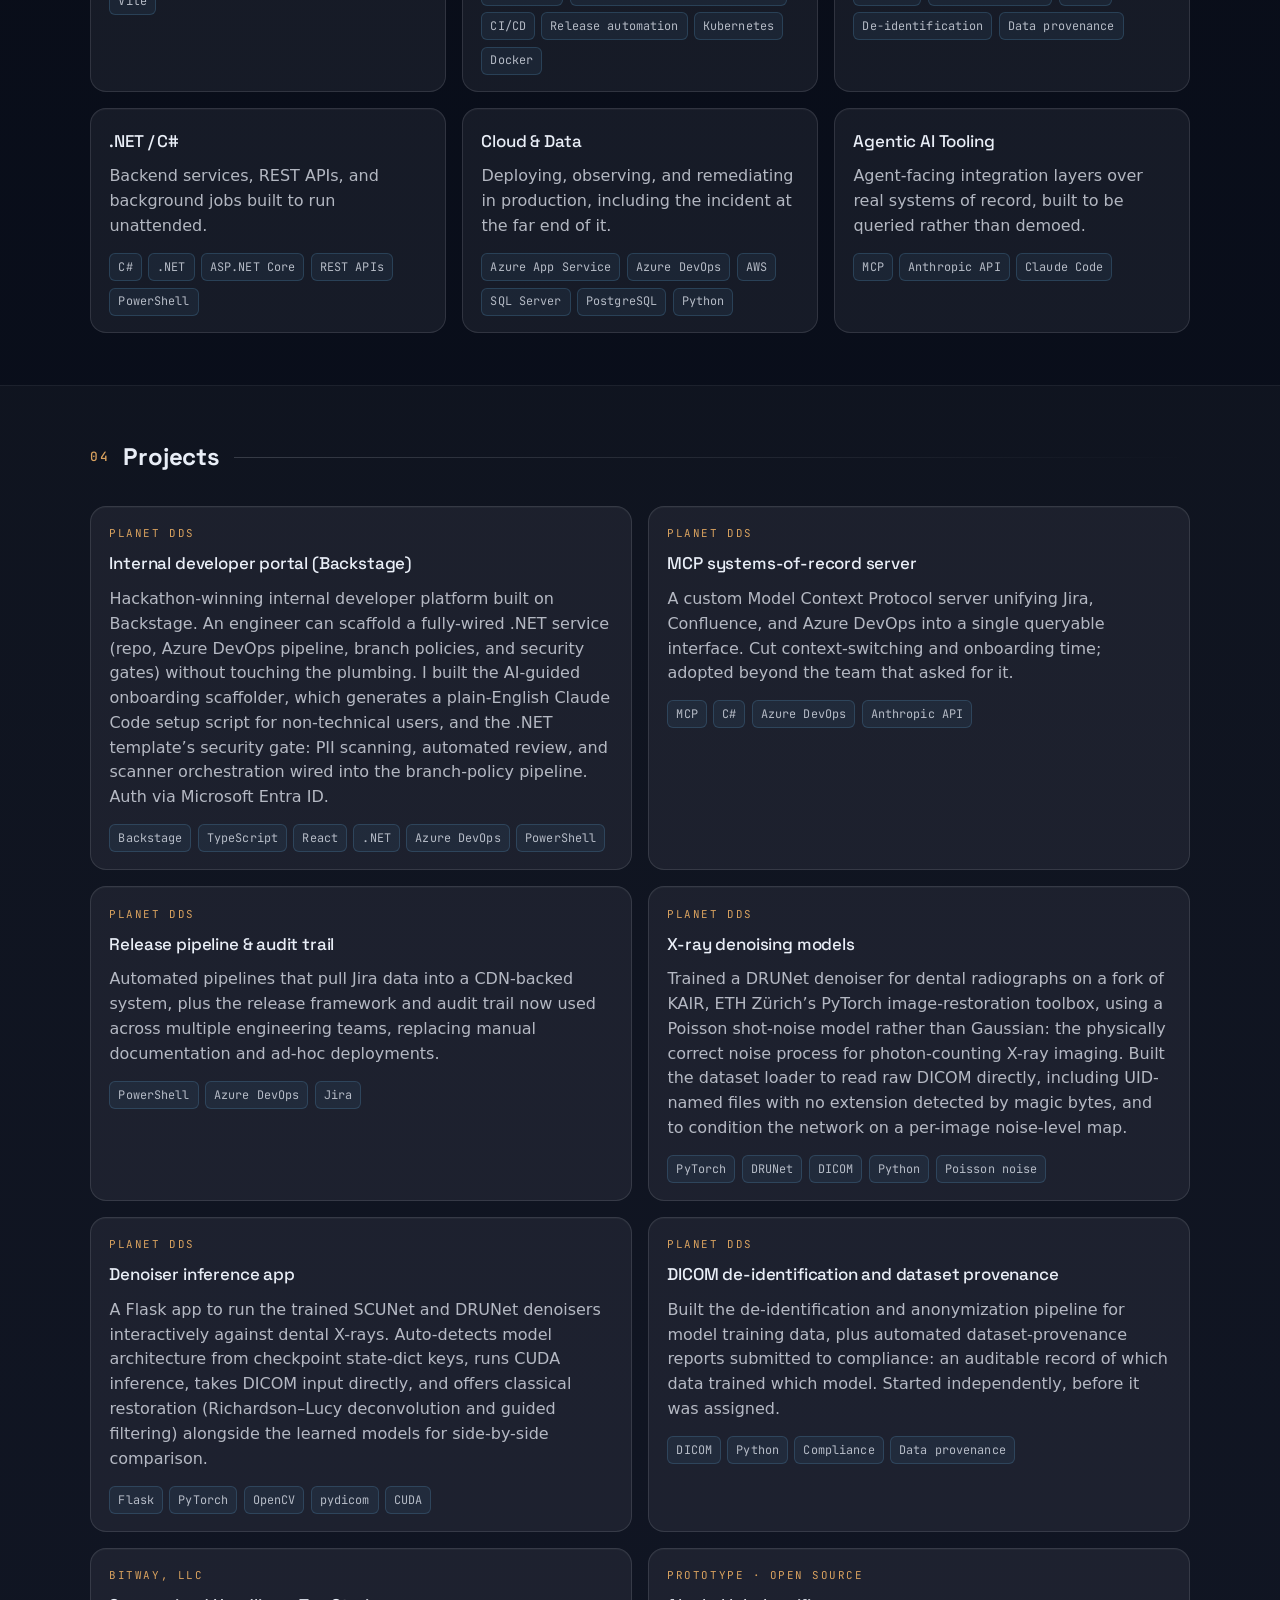
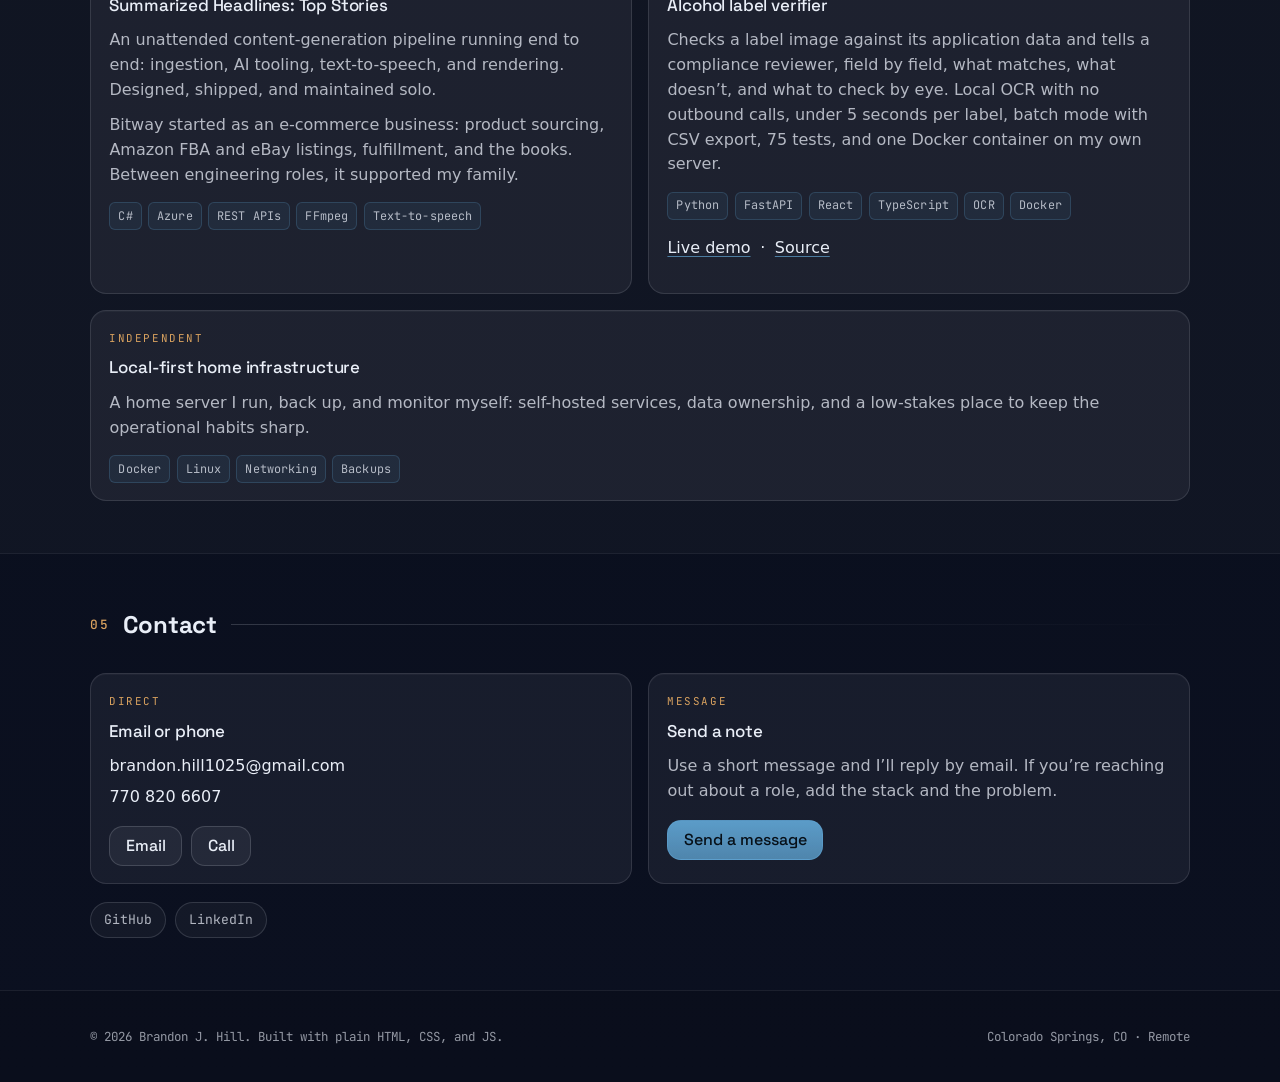
==== commit 73f69109: "Add a résumé download, show the label verifier project, and even out the projects grid Co-Authored-B" ====
--- a/index.html
+++ b/index.html
@@ -243,6 +243,13 @@
 								href="#experience"
 								>See the work</a
 							>
+							<a
+								class="btn btn-secondary"
+								href="assets/Brandon-Hill-Resume.pdf"
+								target="_blank"
+								rel="noopener"
+								>R&eacute;sum&eacute; (PDF)</a
+							>
 						</div>
 
 						<div class="hero-links">
@@ -807,18 +814,38 @@
 						</article>
 
 						<article class="card">
-							<p class="card-label">Independent</p>
-							<h3 class="card-title">Hill Peak Holdings</h3>
-							<p class="card-body">
-								A family holding company for my independent projects.
-							</p>
+							<p class="card-label">Prototype &middot; Open source</p>
+							<h3 class="card-title">Alcohol label verifier</h3>
+							<p class="card-body">
+								Checks a label image against its application data and tells a
+								compliance reviewer, field by field, what matches, what
+								doesn&rsquo;t, and what to check by eye. Local OCR with no
+								outbound calls, under 5 seconds per label, batch mode with CSV
+								export, 75 tests, and one Docker container on my own server.
+							</p>
+							<ul class="tags">
+								<li class="tag">Python</li>
+								<li class="tag">FastAPI</li>
+								<li class="tag">React</li>
+								<li class="tag">TypeScript</li>
+								<li class="tag">OCR</li>
+								<li class="tag">Docker</li>
+							</ul>
 							<p class="card-actions">
 								<a
 									class="text-link"
-									href="https://hillpeakholdings.com/"
+									href="https://ttb.brandonjhill.com/"
 									rel="noopener noreferrer"
 									target="_blank"
-									>hillpeakholdings.com</a
+									>Live demo</a
+								>
+								&middot;
+								<a
+									class="text-link"
+									href="https://github.com/bhill512/ttb-label-verifier"
+									rel="noopener noreferrer"
+									target="_blank"
+									>Source</a
 								>
 							</p>
 						</article>
--- a/styles.css
+++ b/styles.css
@@ -395,6 +395,11 @@
 
 .cards-3 {
   grid-template-columns: repeat(3, minmax(0, 1fr));
+}
+
+/* An odd card out at the end of a two-column grid spans the full row. */
+.cards-2 > .card:last-child:nth-child(odd) {
+  grid-column: 1 / -1;
 }
 
 .card {
